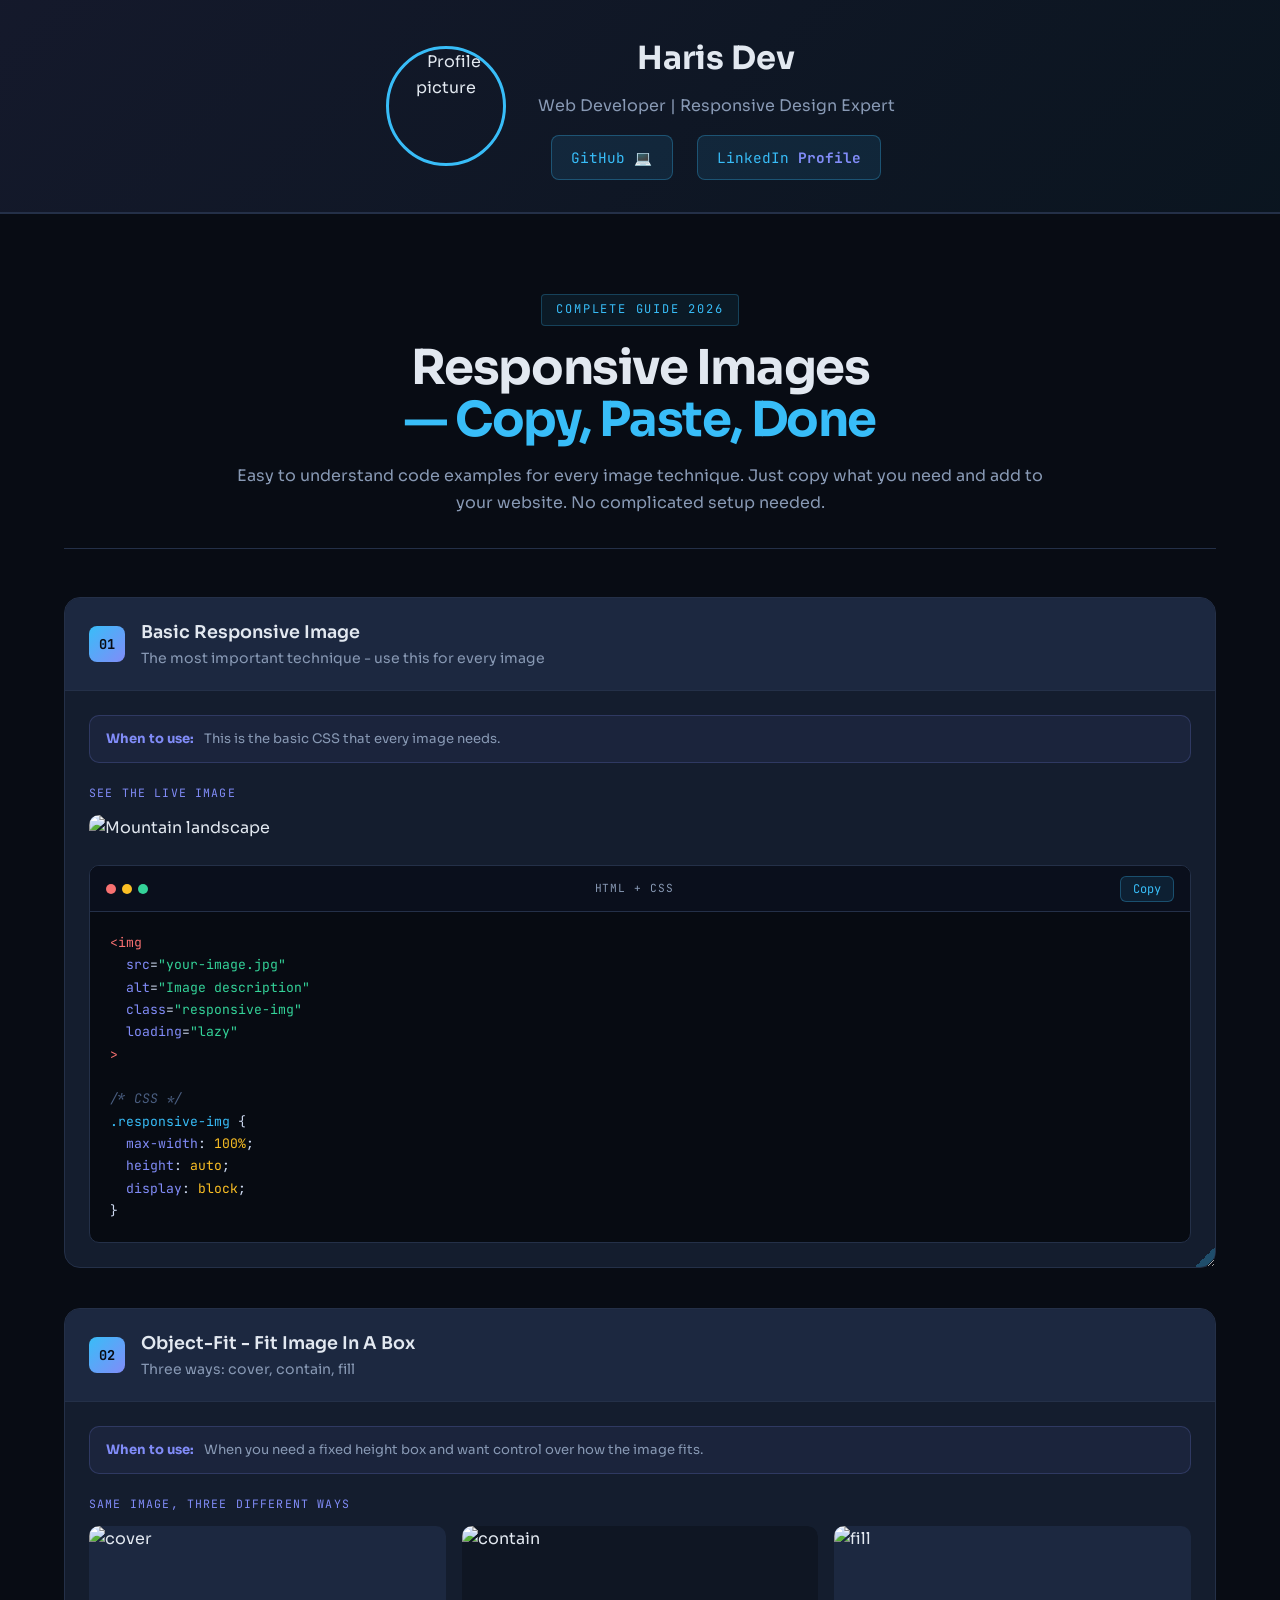
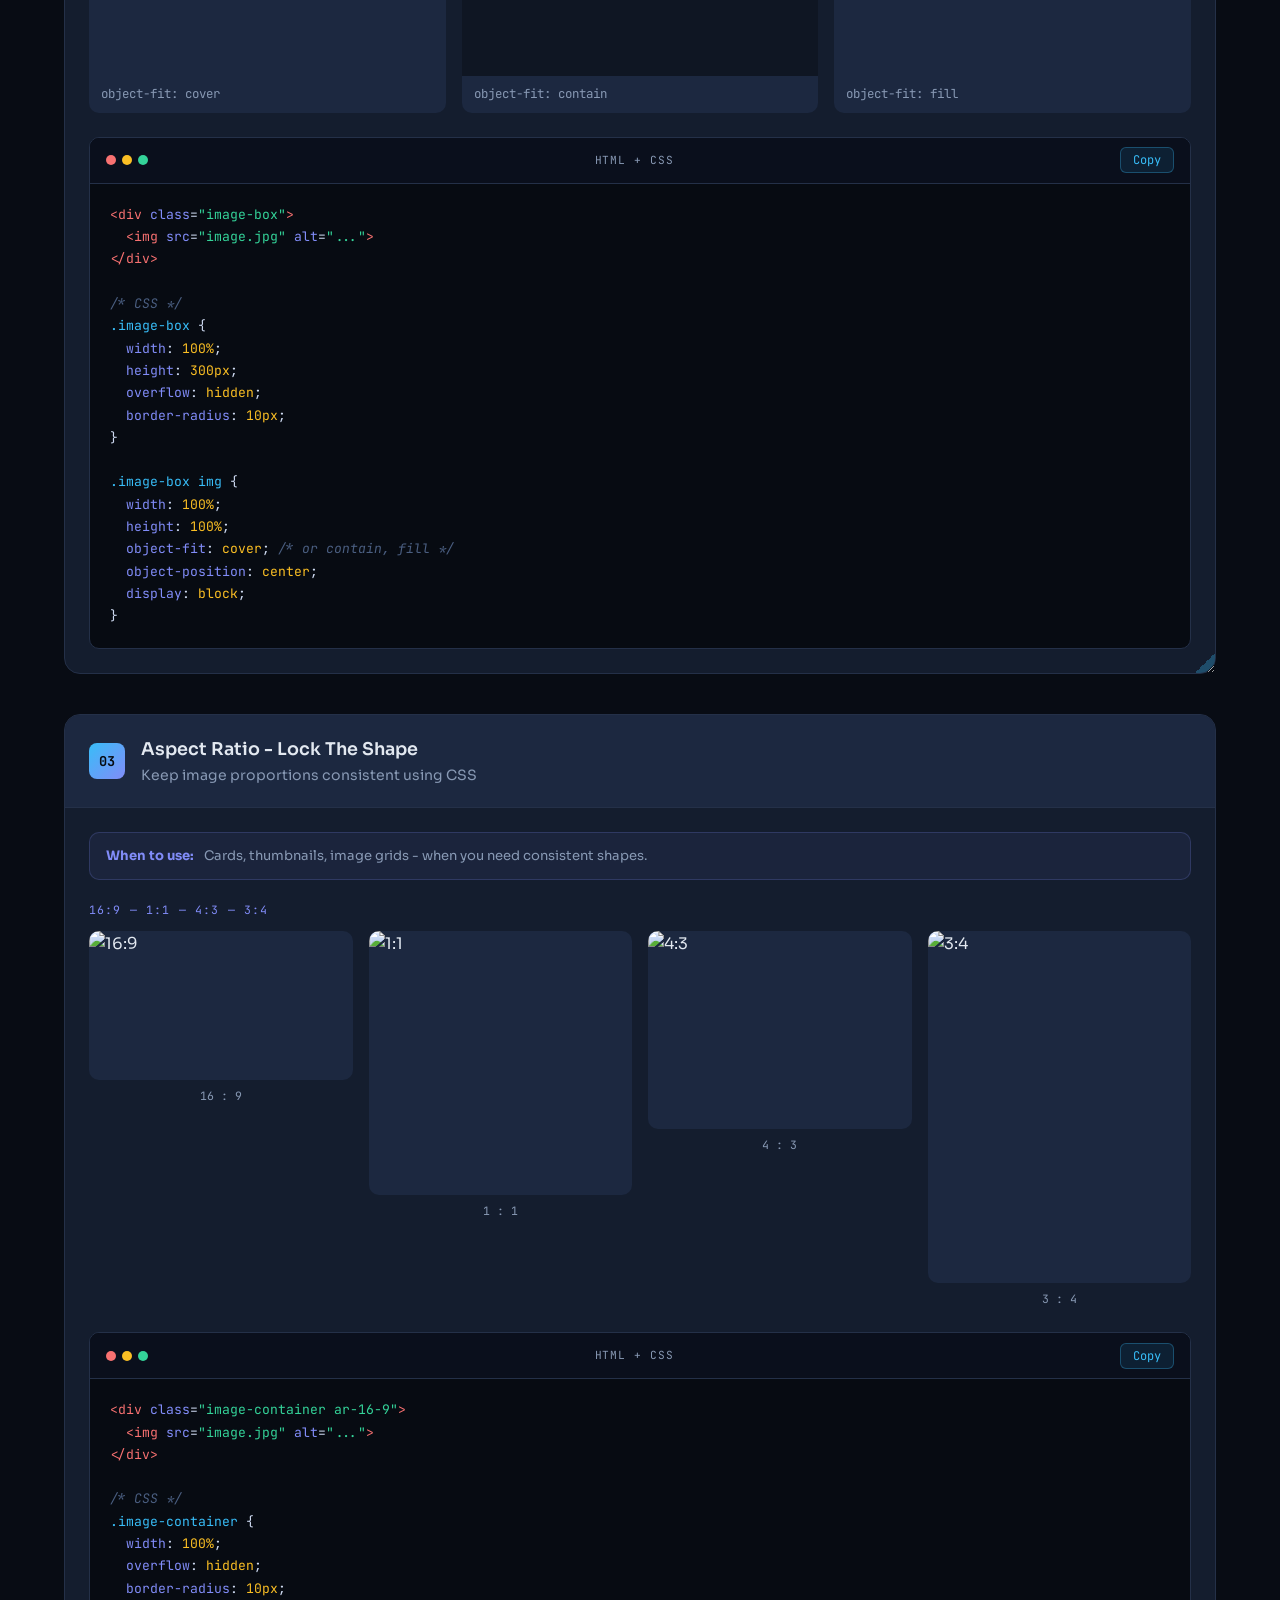
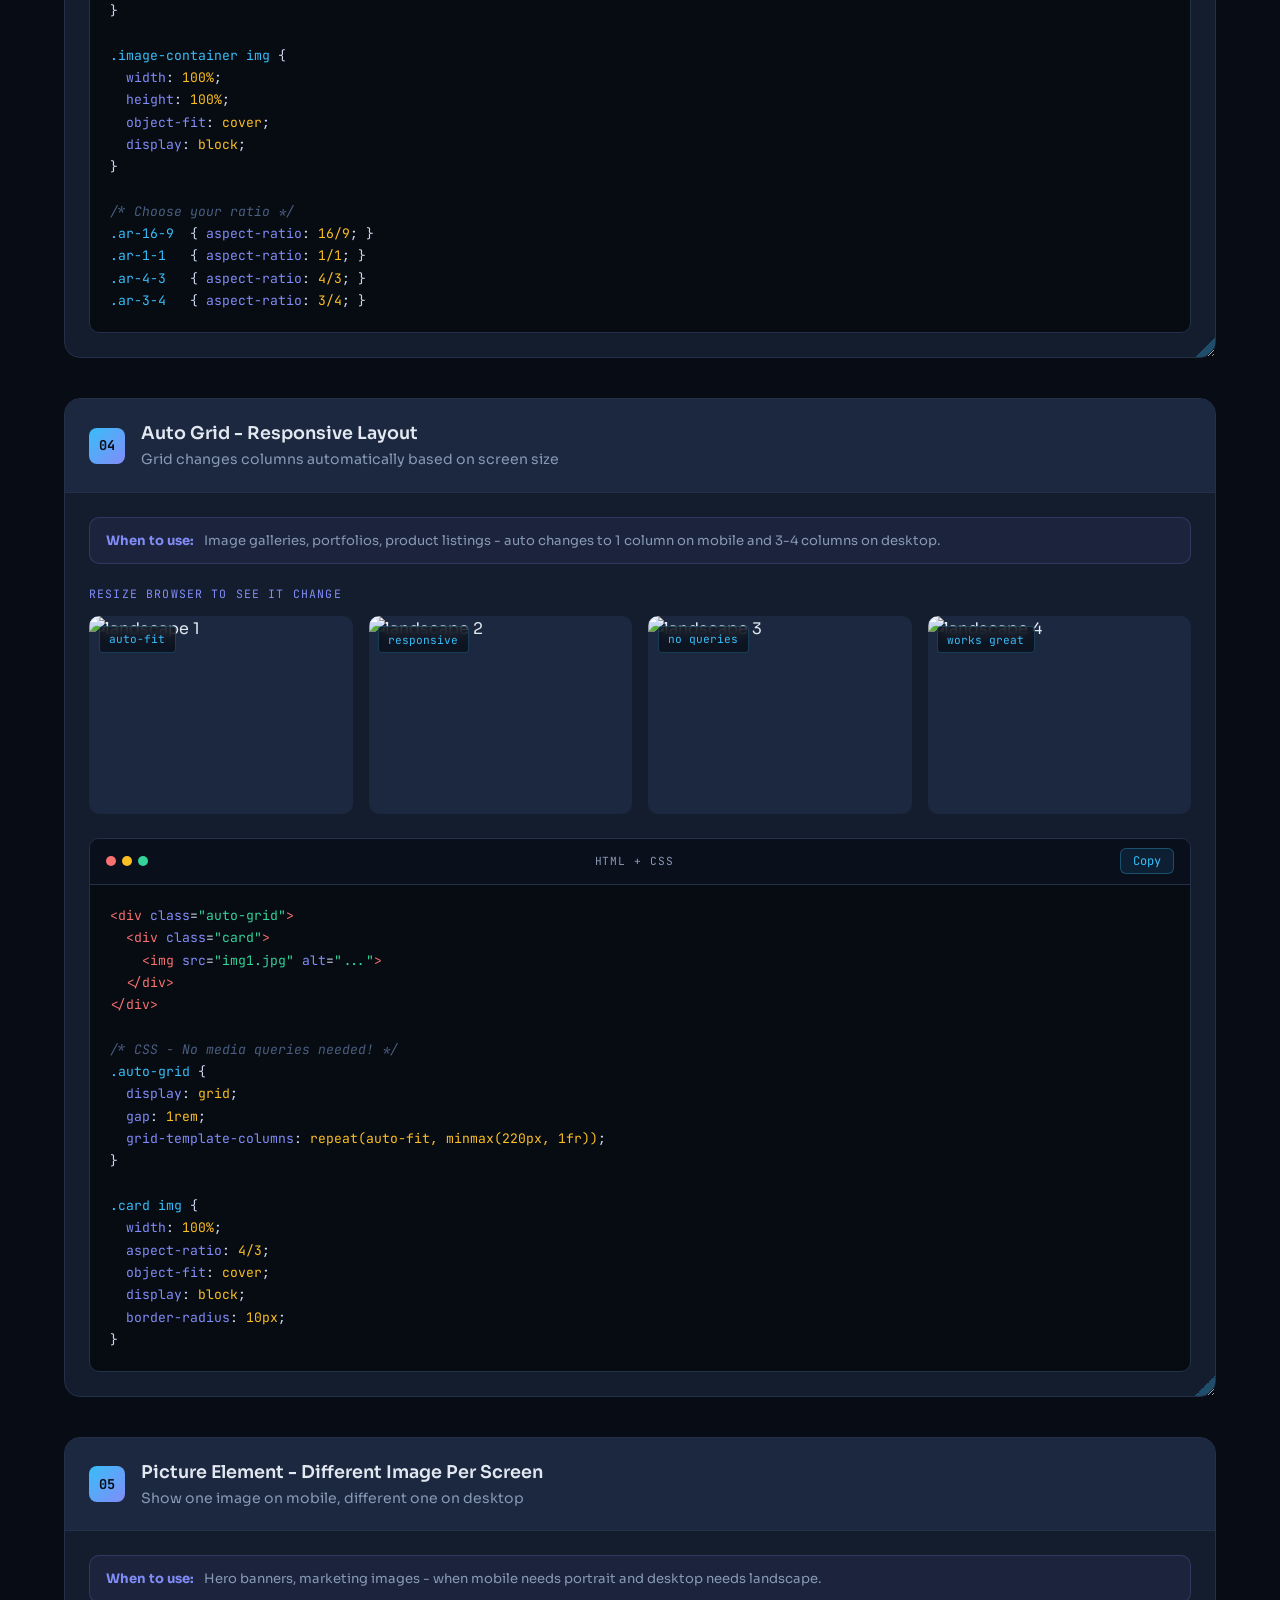
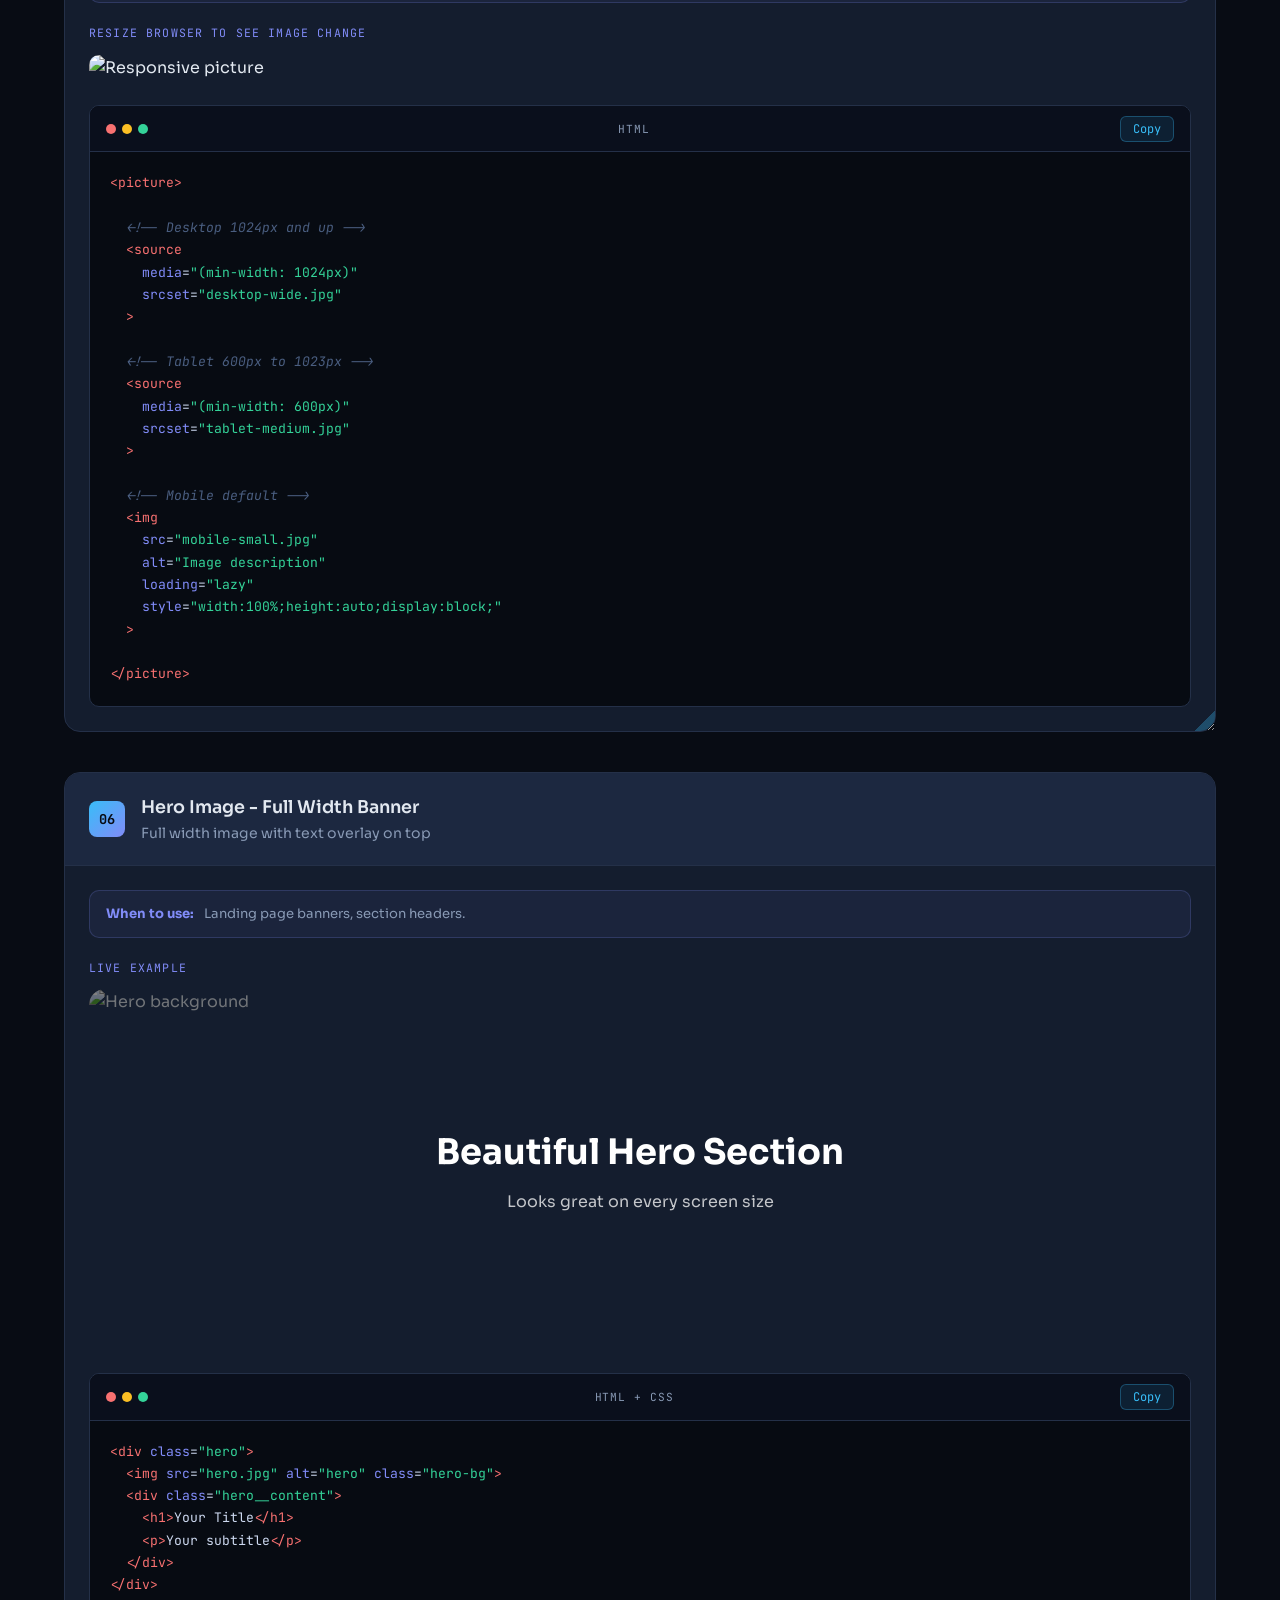
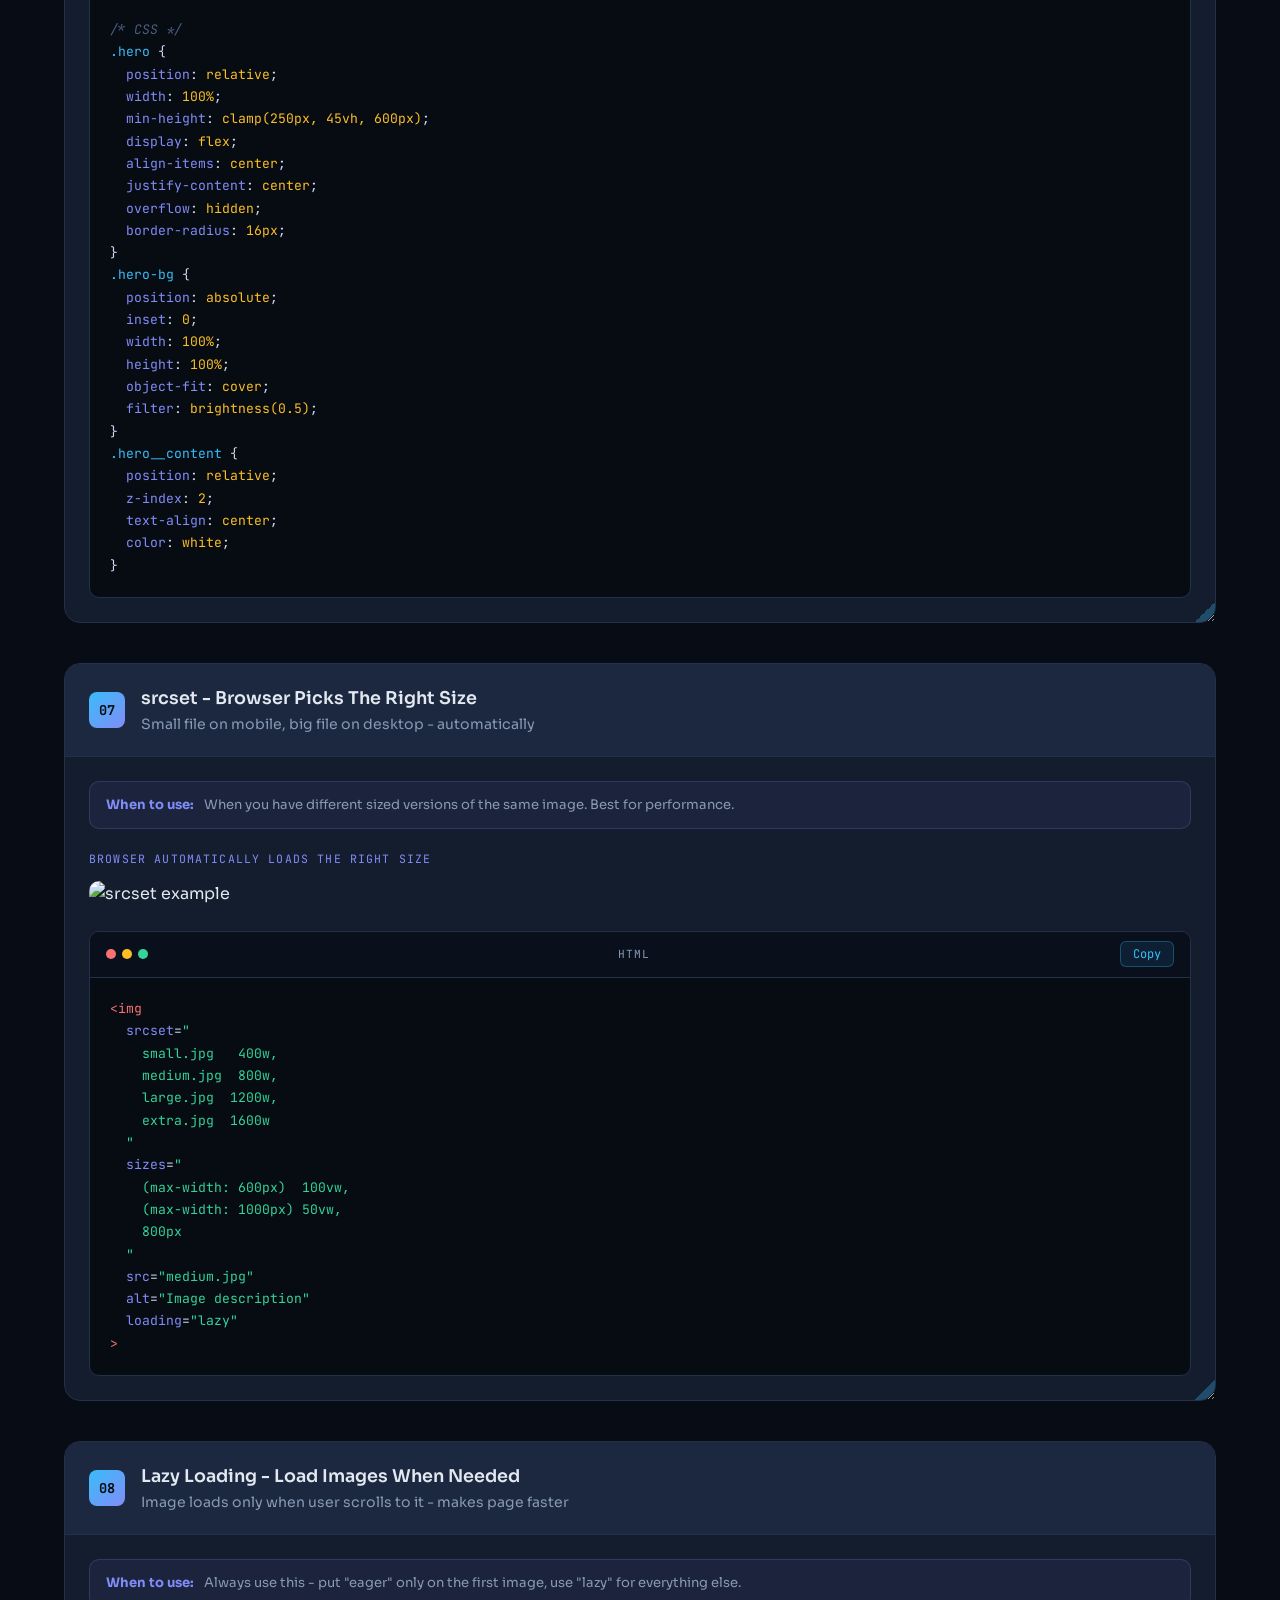
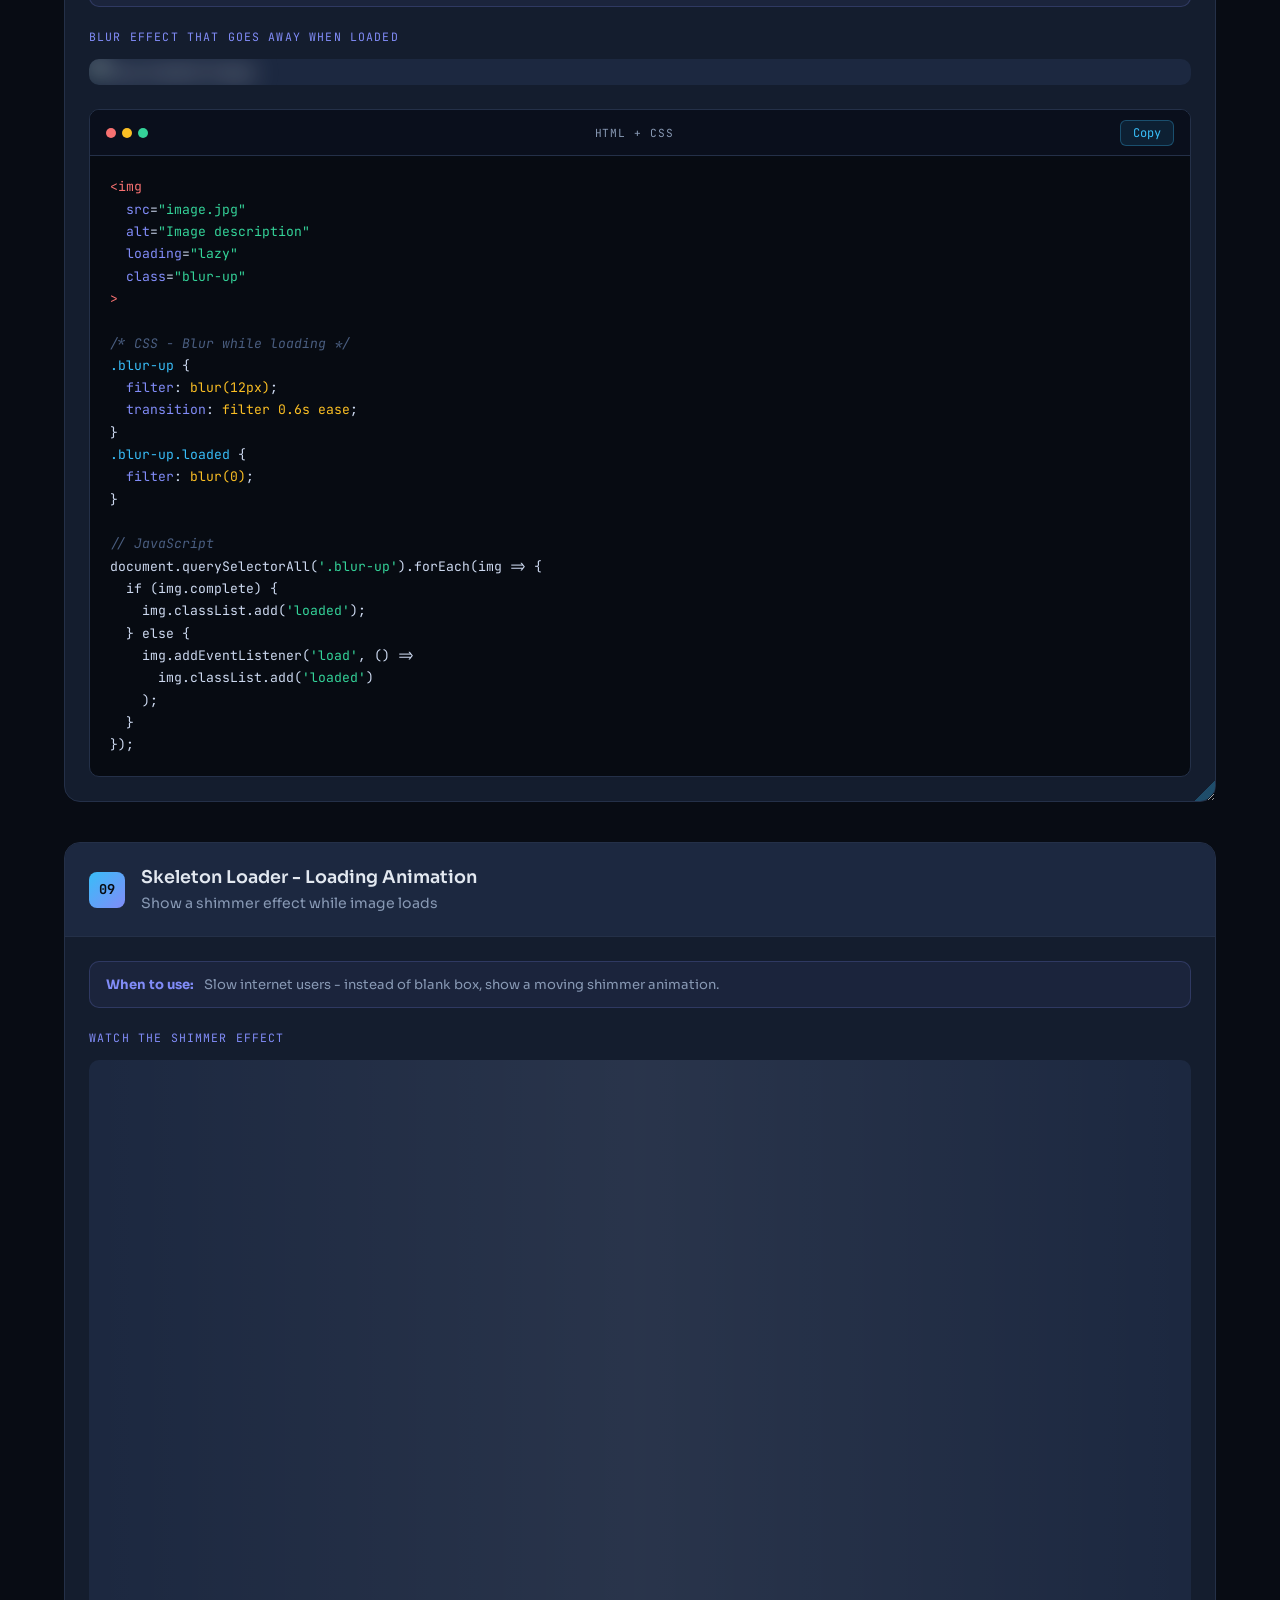
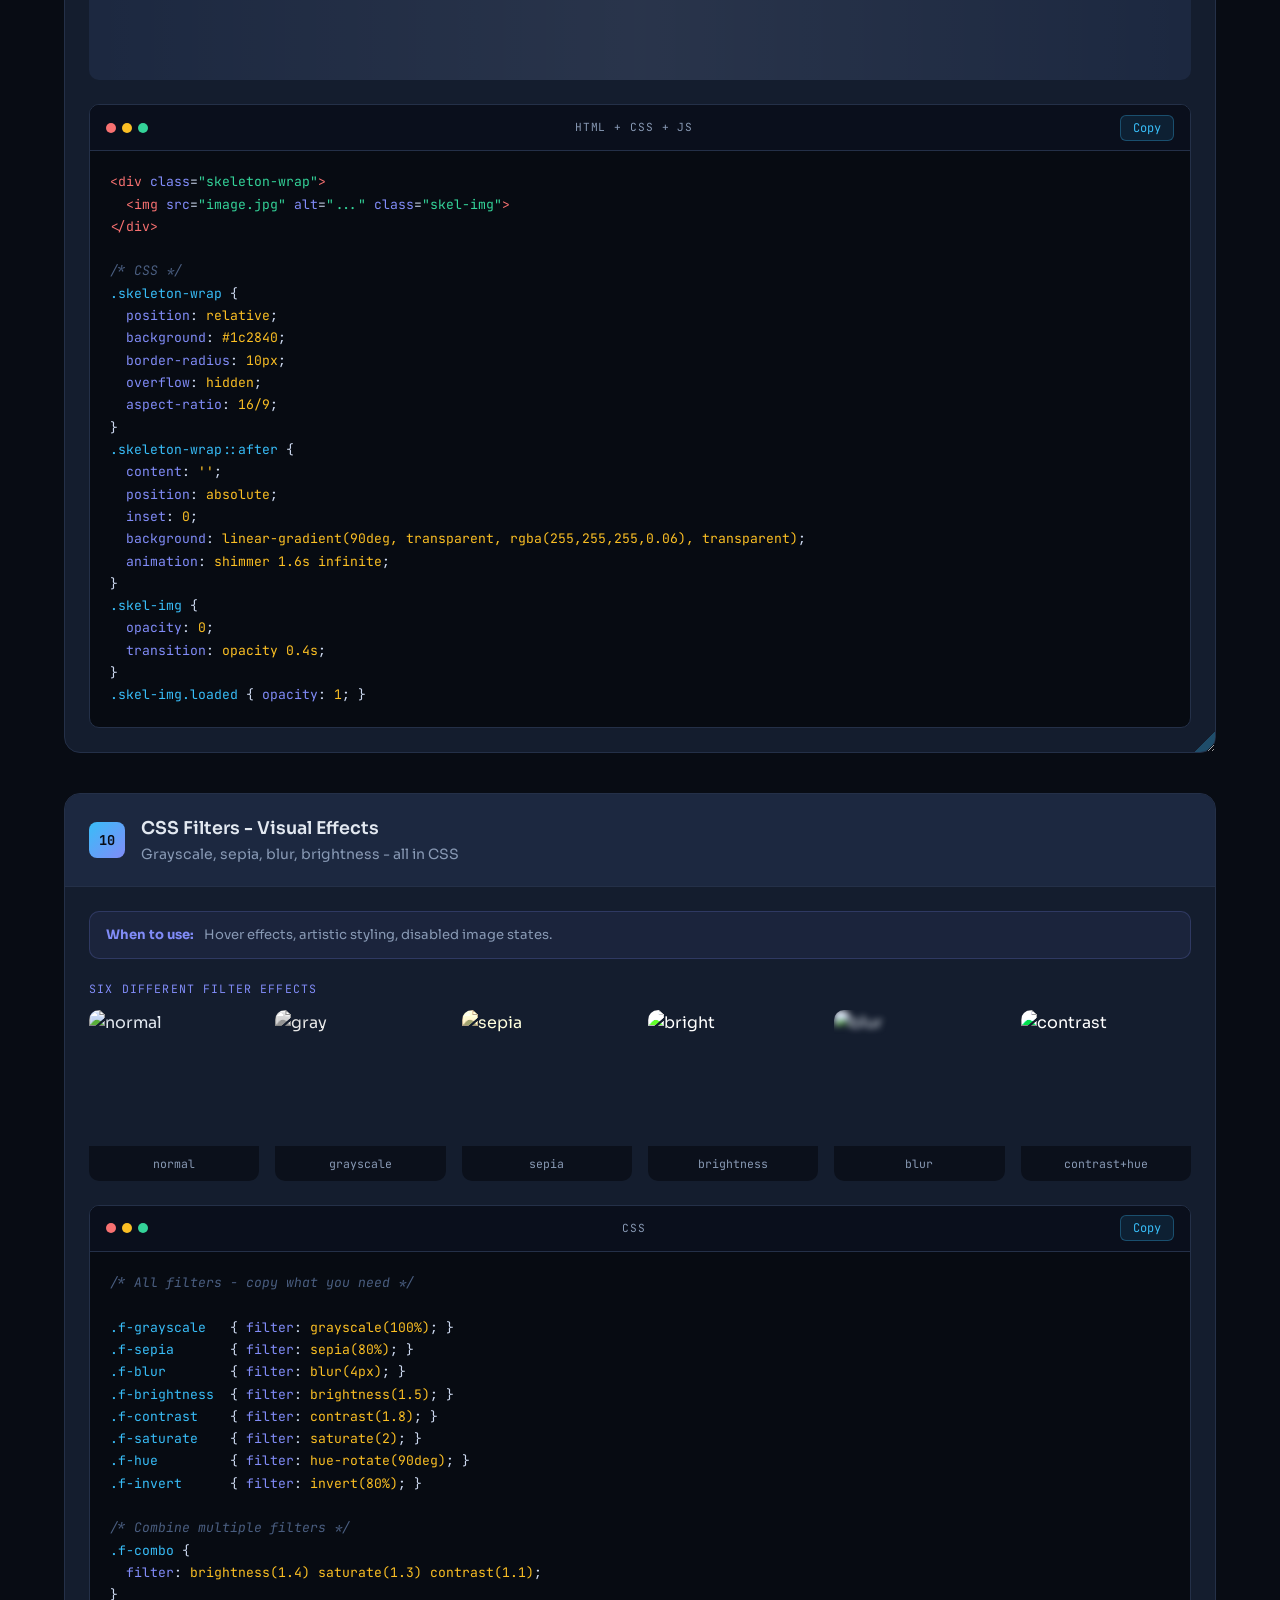
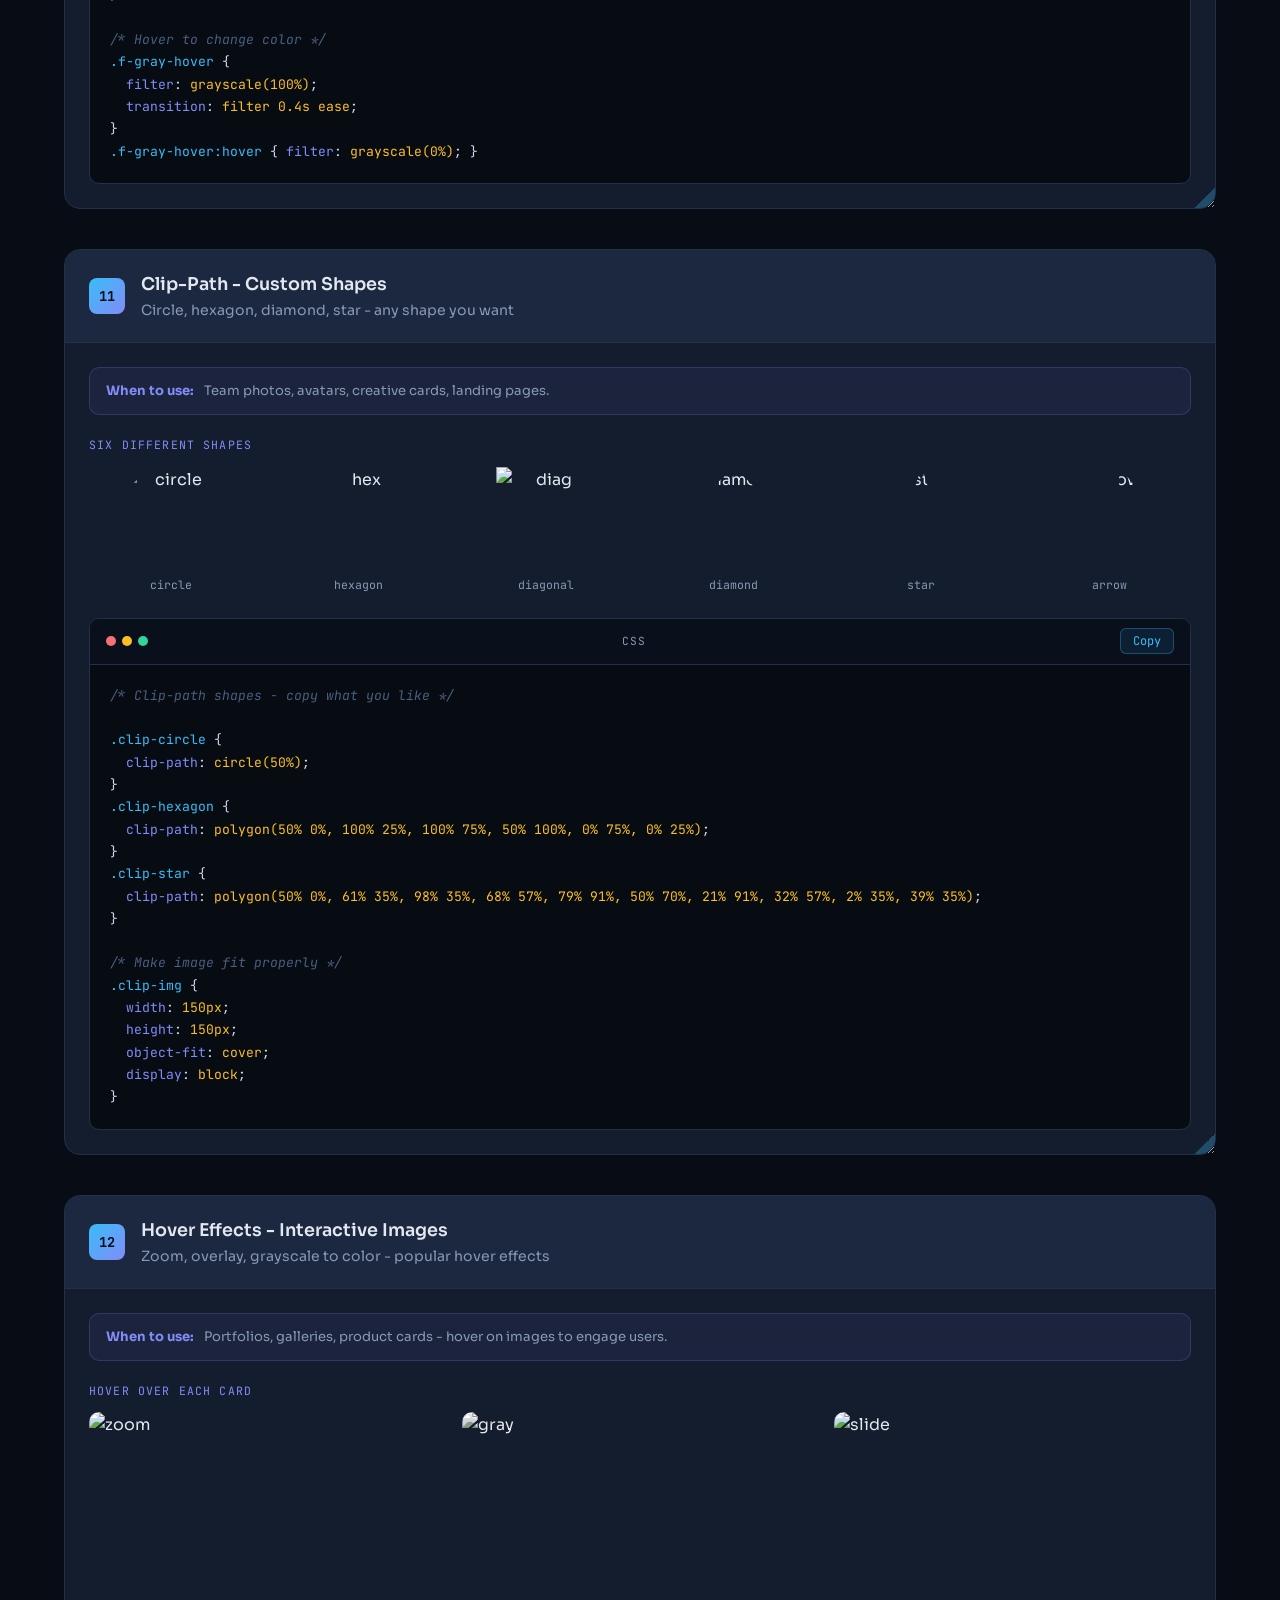
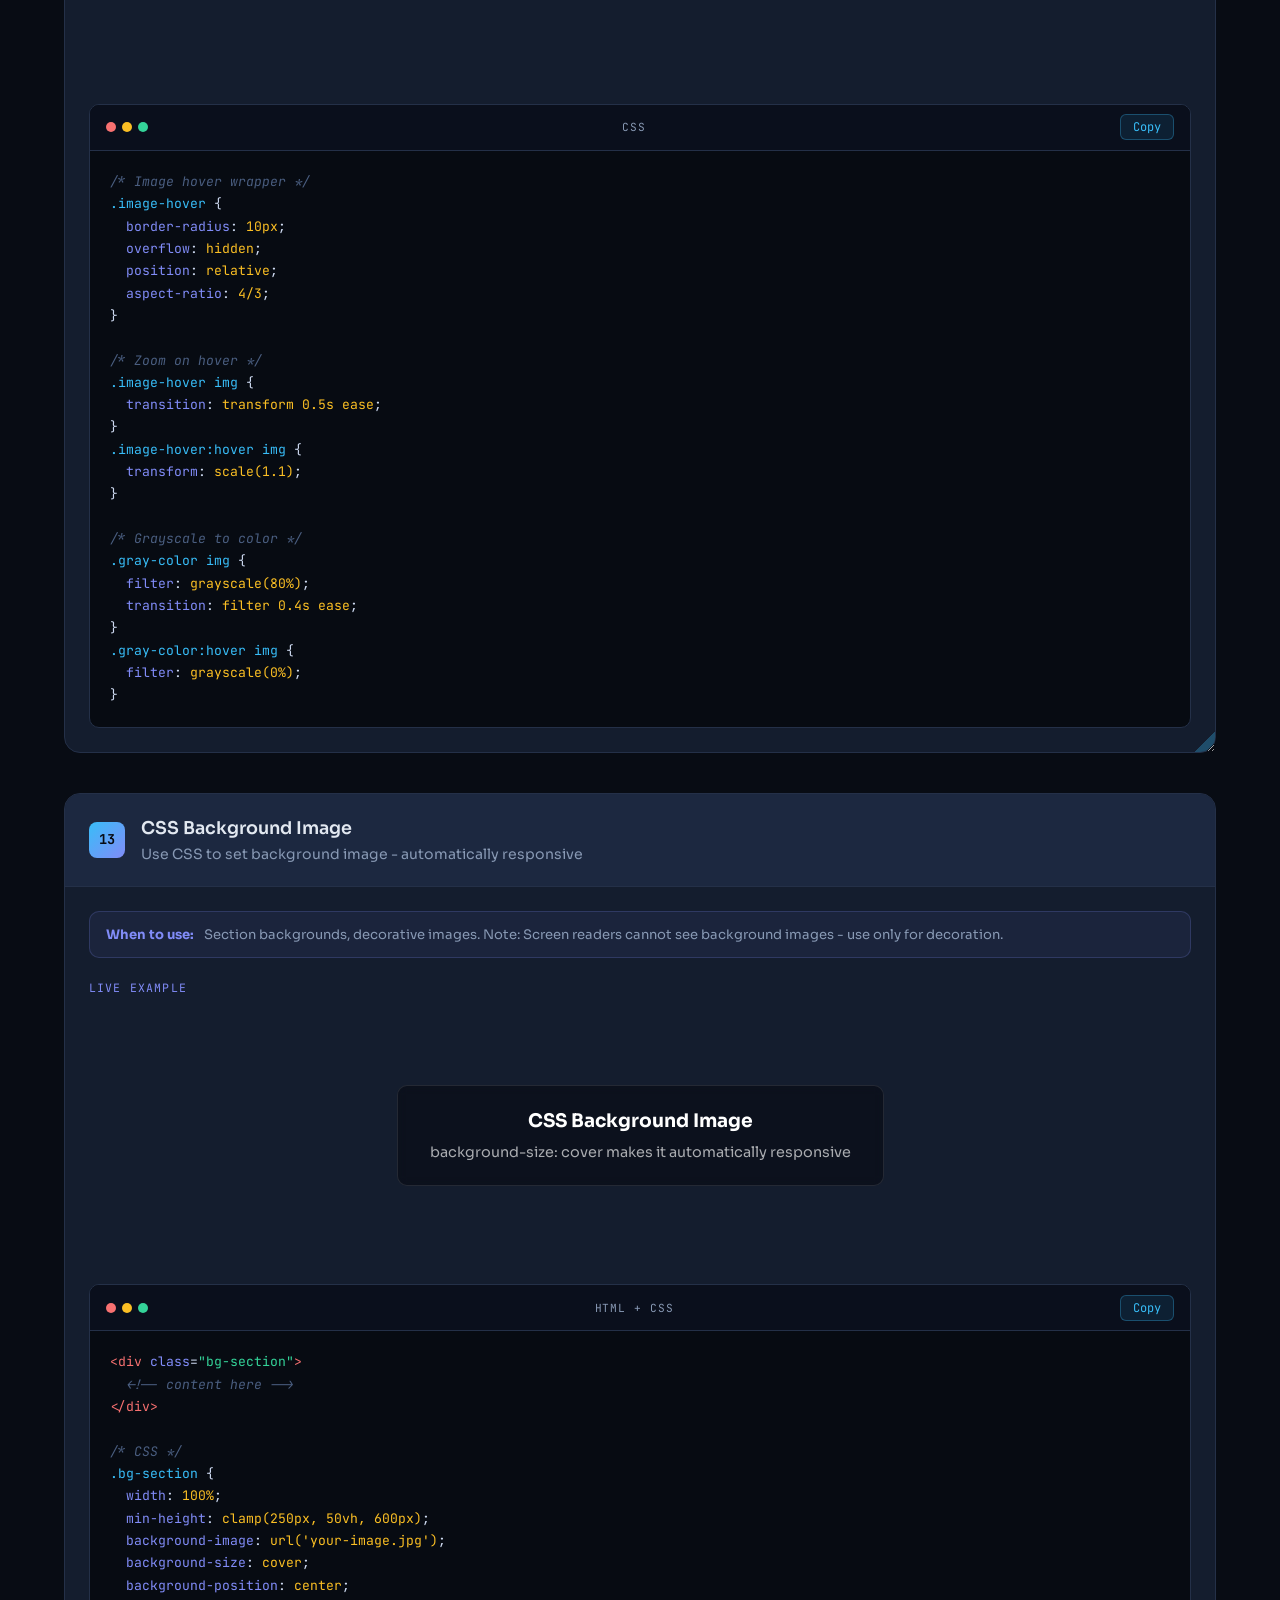
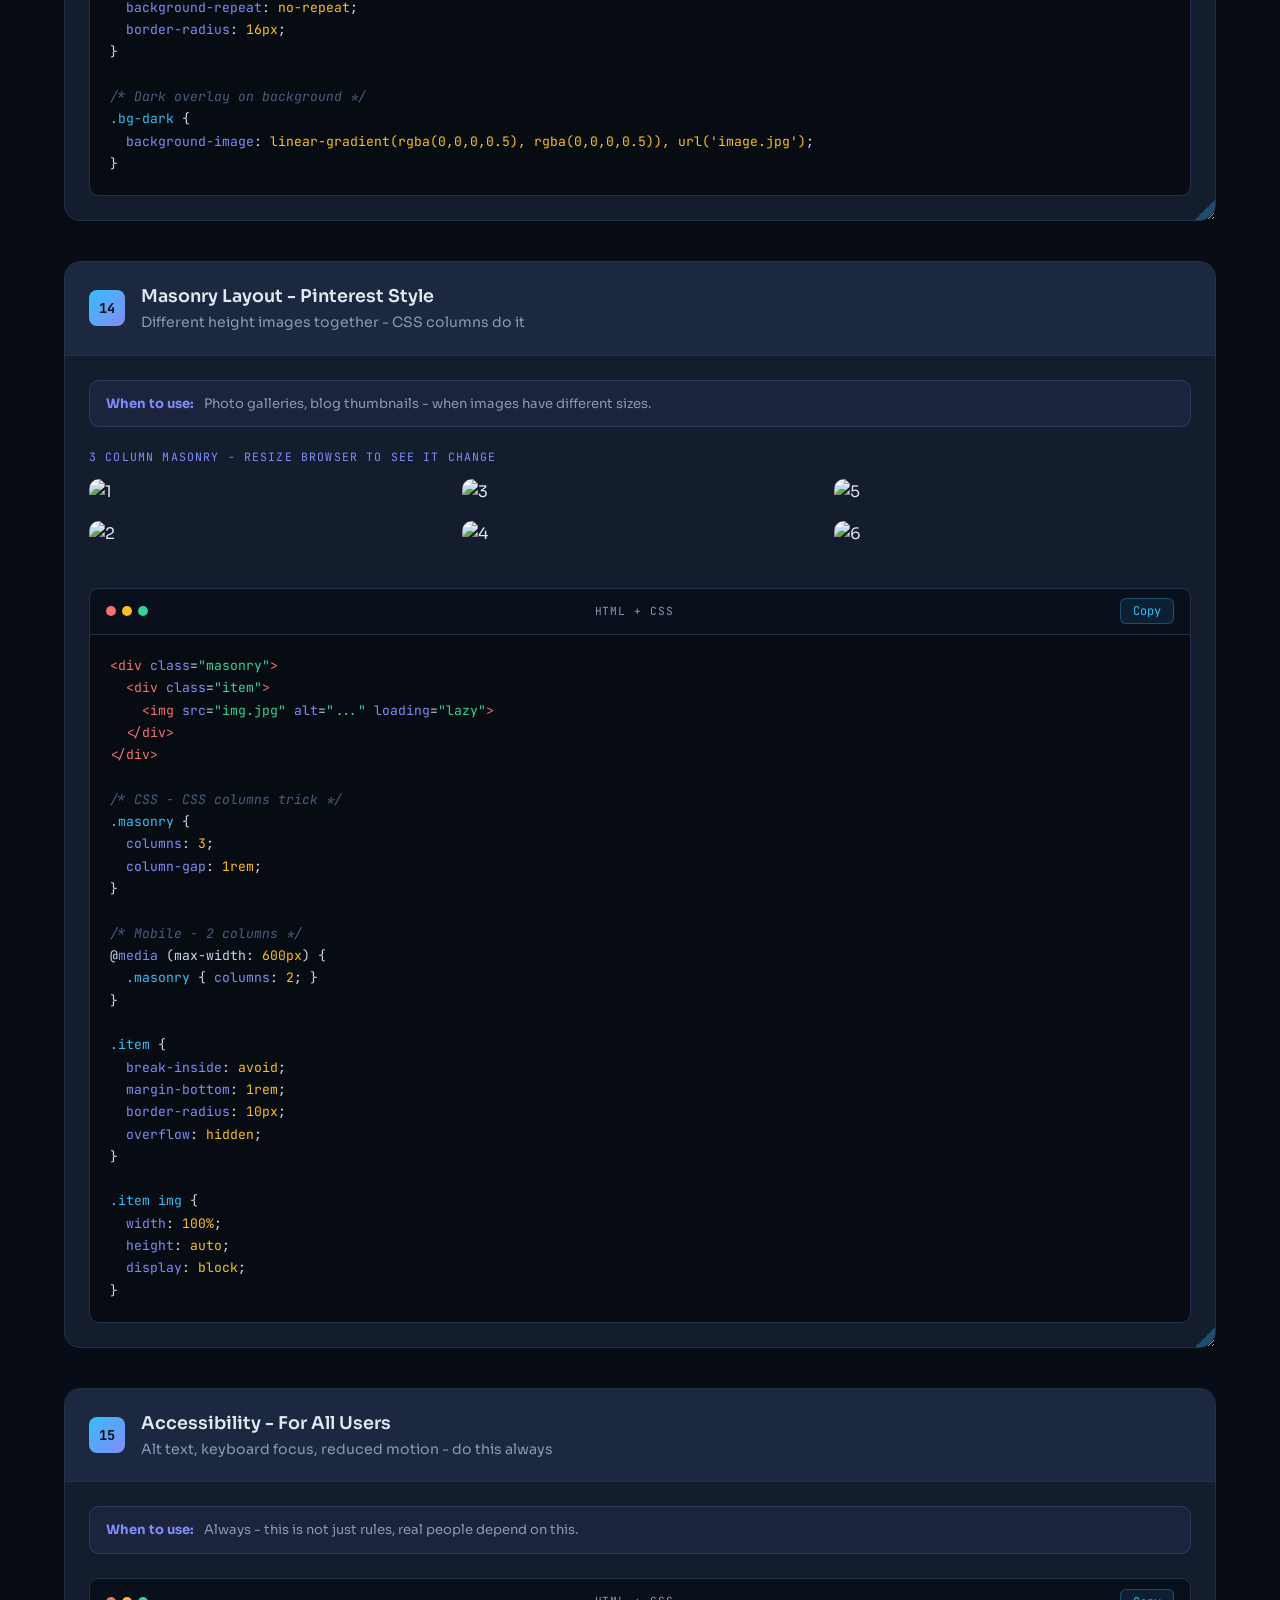
==== img.html @ 52f826c9 "first commit" ====
<!doctype html>
<html lang="en">
  <head>
    <meta charset="UTF-8" />
    <meta name="viewport" content="width=device-width, initial-scale=1.0" />
    <title>Responsive Images - Complete Guide 2026</title>
    <link rel="preconnect" href="https://fonts.googleapis.com" />
    <link rel="preconnect" href="https://fonts.gstatic.com" crossorigin />
    <link
      href="https://fonts.googleapis.com/css2?family=JetBrains+Mono:wght@400;700&family=Sora:wght@300;400;600;700&display=swap"
      rel="stylesheet"
    />

    <style>
      /* GLOBAL RESET & TOKENS */
      *,
      *::before,
      *::after {
        box-sizing: border-box;
        margin: 0;
        padding: 0;
      }

      :root {
        --bg: #080c14;
        --bg2: #0f1623;
        --surface: #141d2e;
        --surface2: #1c2840;
        --border: #243048;
        --accent: #38bdf8;
        --accent2: #818cf8;
        --green: #34d399;
        --amber: #fbbf24;
        --red: #f87171;
        --text: #e2e8f0;
        --muted: #8899b4;
        --mono: 'JetBrains Mono', monospace;
        --sans: 'Sora', sans-serif;
        --rad: 10px;
        --rad-lg: 16px;
      }

      body {
        background: var(--bg);
        color: var(--text);
        font-family: var(--sans);
        line-height: 1.65;
        -webkit-font-smoothing: antialiased;
        width: 100vw;
        min-height: 100vh;
      }

      /* PROFILE HEADER */
      .profile-header {
        background: linear-gradient(
          135deg,
          rgba(129, 140, 248, 0.1),
          rgba(56, 189, 248, 0.05)
        );
        border-bottom: 2px solid var(--border);
        padding: 2rem 1.5rem;
        text-align: center;
      }

      .profile-container {
        max-width: 1200px;
        margin: 0 auto;
        display: flex;
        align-items: center;
        justify-content: center;
        gap: 2rem;
        flex-wrap: wrap;
      }

      .profile-pic {
        width: 120px;
        height: 120px;
        border-radius: 50%;
        border: 3px solid var(--accent);
        object-fit: cover;
        flex-shrink: 0;
      }

      .profile-info h1 {
        font-size: 2rem;
        margin-bottom: 0.5rem;
        color: var(--text);
      }

      .profile-info p {
        color: var(--muted);
        margin-bottom: 1rem;
      }

      .social-links {
        display: flex;
        gap: 1.5rem;
        justify-content: center;
        flex-wrap: wrap;
      }

      .social-link {
        display: flex;
        align-items: center;
        gap: 0.6rem;
        padding: 0.6rem 1.2rem;
        background: rgba(56, 189, 248, 0.1);
        border: 1px solid rgba(56, 189, 248, 0.3);
        border-radius: 8px;
        color: var(--accent);
        text-decoration: none;
        transition: all 0.3s;
        font-size: 0.9rem;
        font-family: var(--mono);
      }

      .social-link:hover {
        background: rgba(56, 189, 248, 0.2);
        transform: translateY(-2px);
      }

      .follower-count {
        font-weight: 700;
        color: var(--accent2);
      }

      /* MAIN LAYOUT */
      .page {
        max-width: 1200px;
        margin: 0 auto;
        padding: 3rem 1.5rem 6rem;
        width: 100%;
      }

      .site-header {
        text-align: center;
        padding: 2rem 0 2rem;
        border-bottom: 1px solid var(--border);
        margin-bottom: 3rem;
      }

      .site-header .label {
        display: inline-block;
        font-family: var(--mono);
        font-size: 0.75rem;
        letter-spacing: 0.15em;
        text-transform: uppercase;
        color: var(--accent);
        background: rgba(56, 189, 248, 0.08);
        border: 1px solid rgba(56, 189, 248, 0.25);
        border-radius: 4px;
        padding: 0.3rem 0.9rem;
        margin-bottom: 1rem;
      }

      .site-header h1 {
        font-size: clamp(2rem, 5vw, 3rem);
        font-weight: 700;
        letter-spacing: -0.03em;
        line-height: 1.1;
        margin-bottom: 1rem;
      }

      .site-header h1 span {
        color: var(--accent);
      }

      .site-header p {
        color: var(--muted);
        font-size: 1rem;
        max-width: 70ch;
        margin: 0 auto;
      }

      /* RESIZABLE TECHNIQUE CARD */
      .technique {
        background: var(--surface);
        border: 1px solid var(--border);
        border-radius: var(--rad-lg);
        margin-bottom: 2.5rem;
        overflow: hidden;
        position: relative;
        resize: both;
        min-width: 300px;
        min-height: 300px;
      }

      .resize-handle {
        position: absolute;
        bottom: 0;
        right: 0;
        width: 20px;
        height: 20px;
        cursor: nwse-resize;
        background: linear-gradient(135deg, transparent 50%, var(--accent) 50%);
        opacity: 0.3;
        transition: opacity 0.2s;
      }

      .technique:hover .resize-handle {
        opacity: 0.7;
      }

      .technique__header {
        display: flex;
        align-items: center;
        gap: 1rem;
        padding: 1.25rem 1.5rem;
        background: var(--surface2);
        border-bottom: 1px solid var(--border);
      }

      .num {
        display: flex;
        align-items: center;
        justify-content: center;
        width: 36px;
        height: 36px;
        flex-shrink: 0;
        background: linear-gradient(135deg, var(--accent), var(--accent2));
        color: #080c14;
        font-family: var(--mono);
        font-weight: 700;
        font-size: 0.85rem;
        border-radius: 8px;
      }

      .technique__header h2 {
        font-size: 1.1rem;
        font-weight: 600;
      }

      .technique__header p {
        color: var(--muted);
        font-size: 0.88rem;
        margin: 0;
      }

      .technique__body {
        padding: 1.5rem;
        overflow: auto;
        max-height: calc(100% - 70px);
      }

      /* DEMO AREA */
      .demo {
        margin-bottom: 1.5rem;
      }

      .demo-label {
        font-family: var(--mono);
        font-size: 0.72rem;
        letter-spacing: 0.1em;
        text-transform: uppercase;
        color: var(--accent2);
        margin-bottom: 0.8rem;
      }

      /* CODE BLOCK */
      .code-block {
        position: relative;
        background: #070b12;
        border: 1px solid var(--border);
        border-radius: var(--rad);
        overflow: hidden;
        margin-top: 1.5rem;
      }

      .code-block__bar {
        display: flex;
        align-items: center;
        justify-content: space-between;
        padding: 0.6rem 1rem;
        background: #0a0f1c;
        border-bottom: 1px solid var(--border);
      }

      .dots {
        display: flex;
        gap: 6px;
      }

      .dots span {
        width: 10px;
        height: 10px;
        border-radius: 50%;
      }

      .d1 {
        background: #f87171;
      }

      .d2 {
        background: #fbbf24;
      }

      .d3 {
        background: #34d399;
      }

      .code-block__lang {
        font-family: var(--mono);
        font-size: 0.7rem;
        color: var(--muted);
        letter-spacing: 0.08em;
      }

      .copy-btn {
        background: rgba(56, 189, 248, 0.1);
        border: 1px solid rgba(56, 189, 248, 0.3);
        color: var(--accent);
        border-radius: 6px;
        padding: 0.25rem 0.75rem;
        font-size: 0.75rem;
        font-family: var(--mono);
        cursor: pointer;
        transition: background 0.2s;
      }

      .copy-btn:hover {
        background: rgba(56, 189, 248, 0.2);
      }

      .copy-btn.copied {
        background: rgba(52, 211, 153, 0.15);
        color: var(--green);
        border-color: rgba(52, 211, 153, 0.35);
      }

      pre {
        padding: 1.25rem;
        overflow-x: auto;
        font-family: var(--mono);
        font-size: 0.82rem;
        line-height: 1.7;
        color: #cdd9f0;
      }

      .kw {
        color: #818cf8;
      }
      .str {
        color: #34d399;
      }
      .prop {
        color: #38bdf8;
      }
      .val {
        color: #fbbf24;
      }
      .cmt {
        color: #4a5e80;
        font-style: italic;
      }
      .tag {
        color: #f87171;
      }
      .attr {
        color: #818cf8;
      }

      /* RESPONSIVE IMAGES */
      .ex1-img {
        max-width: 100%;
        height: auto;
        display: block;
        border-radius: var(--rad);
      }

      .ex2-grid {
        display: grid;
        grid-template-columns: repeat(auto-fit, minmax(150px, 1fr));
        gap: 1rem;
      }

      .ex2-box {
        border-radius: var(--rad);
        overflow: hidden;
        background: var(--surface2);
      }

      .ex2-box img {
        width: 100%;
        height: 150px;
        object-fit: cover;
        display: block;
      }

      .ex2-box img.contain {
        object-fit: contain;
        background: #0f1623;
      }

      .ex2-box img.fill {
        object-fit: fill;
      }

      .ex2-cap {
        padding: 0.5rem 0.75rem;
        font-size: 0.78rem;
        color: var(--muted);
        font-family: var(--mono);
      }

      /* ASPECT RATIO */
      .ex3-grid {
        display: grid;
        grid-template-columns: repeat(auto-fit, minmax(150px, 1fr));
        gap: 1rem;
      }

      .ar-box {
        width: 100%;
        border-radius: var(--rad);
        overflow: hidden;
        background: var(--surface2);
      }

      .ar-16-9 {
        aspect-ratio: 16/9;
      }
      .ar-1-1 {
        aspect-ratio: 1/1;
      }
      .ar-4-3 {
        aspect-ratio: 4/3;
      }
      .ar-3-4 {
        aspect-ratio: 3/4;
      }

      .ar-box img {
        width: 100%;
        height: 100%;
        object-fit: cover;
        display: block;
      }

      .ar-label {
        text-align: center;
        font-size: 0.72rem;
        color: var(--muted);
        font-family: var(--mono);
        margin-top: 0.4rem;
      }

      /* AUTO GRID */
      .auto-grid {
        display: grid;
        gap: 1rem;
        grid-template-columns: repeat(auto-fit, minmax(min(100%, 180px), 1fr));
      }

      .img-card {
        border-radius: var(--rad);
        overflow: hidden;
        position: relative;
        background: var(--surface2);
      }

      .img-card img {
        width: 100%;
        aspect-ratio: 4/3;
        object-fit: cover;
        display: block;
      }

      .img-card__tag {
        position: absolute;
        top: 0.6rem;
        left: 0.6rem;
        background: rgba(8, 12, 20, 0.7);
        backdrop-filter: blur(6px);
        color: var(--accent);
        font-size: 0.7rem;
        font-family: var(--mono);
        padding: 0.2rem 0.6rem;
        border-radius: 4px;
        border: 1px solid rgba(56, 189, 248, 0.25);
      }

      /* PICTURE ELEMENT */
      .ex5-picture {
        border-radius: var(--rad);
        overflow: hidden;
      }

      .ex5-picture img {
        width: 100%;
        height: auto;
        display: block;
      }

      /* HERO IMAGE */
      .hero {
        position: relative;
        width: 100%;
        border-radius: var(--rad-lg);
        overflow: hidden;
        min-height: clamp(250px, 40vh, 500px);
        display: flex;
        align-items: center;
        justify-content: center;
      }

      .hero img.hero-bg {
        position: absolute;
        inset: 0;
        width: 100%;
        height: 100%;
        object-fit: cover;
        object-position: center;
        filter: brightness(0.5);
      }

      .hero__content {
        position: relative;
        z-index: 2;
        text-align: center;
        padding: 2rem;
      }

      .hero__content h3 {
        font-size: clamp(1.3rem, 4vw, 2.2rem);
        color: #fff;
        margin-bottom: 0.5rem;
      }

      .hero__content p {
        color: rgba(255, 255, 255, 0.75);
        margin: 0;
        font-size: 1rem;
      }

      /* SRCSET */
      .ex7-img {
        width: 100%;
        height: auto;
        display: block;
        border-radius: var(--rad);
      }

      /* LAZY LOADING */
      .lazy-wrap {
        position: relative;
        border-radius: var(--rad);
        overflow: hidden;
        background: var(--surface2);
      }

      .lazy-wrap img {
        width: 100%;
        height: auto;
        display: block;
      }

      .blur-up {
        filter: blur(12px);
        transition: filter 0.6s ease;
      }

      .blur-up.loaded {
        filter: blur(0);
      }

      /* SKELETON LOADER */
      .skeleton-wrap {
        position: relative;
        border-radius: var(--rad);
        overflow: hidden;
        background: var(--surface2);
        aspect-ratio: 16/9;
      }

      .skeleton-wrap::after {
        content: '';
        position: absolute;
        inset: 0;
        background: linear-gradient(
          90deg,
          transparent 0%,
          rgba(255, 255, 255, 0.06) 50%,
          transparent 100%
        );
        animation: shimmer 1.6s infinite;
      }

      @keyframes shimmer {
        0% {
          transform: translateX(-100%);
        }
        100% {
          transform: translateX(100%);
        }
      }

      .skeleton-wrap img {
        width: 100%;
        height: 100%;
        object-fit: cover;
        display: block;
        opacity: 0;
        transition: opacity 0.4s;
      }

      .skeleton-wrap img.loaded {
        opacity: 1;
      }

      .skeleton-wrap.done::after {
        display: none;
      }

      /* FILTERS */
      .filter-grid {
        display: grid;
        grid-template-columns: repeat(auto-fit, minmax(140px, 1fr));
        gap: 1rem;
      }

      .filter-item {
        border-radius: var(--rad);
        overflow: hidden;
        position: relative;
      }

      .filter-item img {
        width: 100%;
        aspect-ratio: 1;
        object-fit: cover;
        display: block;
      }

      .filter-item .filter-label {
        position: absolute;
        bottom: 0;
        left: 0;
        right: 0;
        text-align: center;
        padding: 0.5rem;
        background: rgba(8, 12, 20, 0.75);
        font-size: 0.72rem;
        color: var(--muted);
        font-family: var(--mono);
      }

      .f-gray {
        filter: grayscale(100%);
      }
      .f-sepia {
        filter: sepia(80%);
      }
      .f-bright {
        filter: brightness(1.4) saturate(1.3);
      }
      .f-invert {
        filter: invert(80%);
      }
      .f-blur {
        filter: blur(3px);
      }
      .f-contrast {
        filter: contrast(1.8) hue-rotate(30deg);
      }

      /* CLIP PATH */
      .clip-grid {
        display: grid;
        grid-template-columns: repeat(auto-fit, minmax(120px, 1fr));
        gap: 1.5rem;
        justify-items: center;
      }

      .clip-item {
        text-align: center;
      }

      .clip-item img {
        width: 100px;
        height: 100px;
        object-fit: cover;
        display: block;
        margin: 0 auto;
      }

      .clip-item .clip-label {
        font-size: 0.72rem;
        color: var(--muted);
        font-family: var(--mono);
        margin-top: 0.5rem;
      }

      .c-circle {
        clip-path: circle(50%);
      }
      .c-hex {
        clip-path: polygon(
          50% 0%,
          100% 25%,
          100% 75%,
          50% 100%,
          0% 75%,
          0% 25%
        );
      }
      .c-diag {
        clip-path: polygon(0 0, 100% 0, 100% 80%, 0 100%);
      }
      .c-diamond {
        clip-path: polygon(50% 0%, 100% 50%, 50% 100%, 0% 50%);
      }
      .c-star {
        clip-path: polygon(
          50% 0%,
          61% 35%,
          98% 35%,
          68% 57%,
          79% 91%,
          50% 70%,
          21% 91%,
          32% 57%,
          2% 35%,
          39% 35%
        );
      }
      .c-arrow {
        clip-path: polygon(
          0% 20%,
          60% 20%,
          60% 0%,
          100% 50%,
          60% 100%,
          60% 80%,
          0% 80%
        );
      }

      /* HOVER EFFECTS */
      .hover-grid {
        display: grid;
        grid-template-columns: repeat(auto-fit, minmax(160px, 1fr));
        gap: 1rem;
      }

      .hov {
        border-radius: var(--rad);
        overflow: hidden;
        position: relative;
        cursor: pointer;
        aspect-ratio: 4/3;
      }

      .hov img {
        width: 100%;
        height: 100%;
        object-fit: cover;
        display: block;
        transition:
          transform 0.5s ease,
          filter 0.5s ease;
      }

      .hov__overlay {
        position: absolute;
        inset: 0;
        display: flex;
        flex-direction: column;
        align-items: center;
        justify-content: center;
        gap: 0.4rem;
        opacity: 0;
        transition: opacity 0.35s;
      }

      .hov:hover img {
        transform: scale(1.08);
        filter: brightness(0.55);
      }

      .hov:hover .hov__overlay {
        opacity: 1;
      }

      .hov__overlay span {
        color: #fff;
        font-size: 0.78rem;
        font-family: var(--mono);
      }

      .hov.hov--gray img {
        filter: grayscale(80%);
        transition: filter 0.4s;
      }

      .hov.hov--gray:hover img {
        filter: grayscale(0%);
      }

      /* BACKGROUND IMAGE */
      .bg-demo {
        width: 100%;
        min-height: 250px;
        border-radius: var(--rad-lg);
        background-image: url('https://images.unsplash.com/photo-1682687221080-5cb261c645cb?w=1600&h=900&fit=crop');
        background-size: cover;
        background-position: center;
        display: flex;
        align-items: center;
        justify-content: center;
      }

      .bg-demo-content {
        background: rgba(8, 12, 20, 0.65);
        backdrop-filter: blur(4px);
        border: 1px solid rgba(255, 255, 255, 0.1);
        border-radius: var(--rad);
        padding: 1.25rem 2rem;
        text-align: center;
      }

      .bg-demo-content h3 {
        color: #fff;
        margin-bottom: 0.25rem;
      }

      .bg-demo-content p {
        color: rgba(255, 255, 255, 0.65);
        margin: 0;
        font-size: 0.9rem;
      }

      /* MASONRY */
      .masonry {
        columns: 3;
        column-gap: 1rem;
      }

      @media (max-width: 900px) {
        .masonry {
          columns: 2;
        }
      }

      @media (max-width: 600px) {
        .masonry {
          columns: 1;
        }
      }

      .masonry-item {
        break-inside: avoid;
        margin-bottom: 1rem;
        border-radius: var(--rad);
        overflow: hidden;
      }

      .masonry-item img {
        width: 100%;
        height: auto;
        display: block;
      }

      /* INFO BAR */
      .info-bar {
        display: flex;
        gap: 0.6rem;
        align-items: flex-start;
        flex-wrap: wrap;
        background: rgba(129, 140, 248, 0.07);
        border: 1px solid rgba(129, 140, 248, 0.2);
        border-radius: var(--rad);
        padding: 0.75rem 1rem;
        margin-bottom: 1.25rem;
        font-size: 0.82rem;
        color: var(--muted);
      }

      .info-bar strong {
        color: var(--accent2);
      }

      /* PRINT */
      @media print {
        img {
          max-width: 100% !important;
          page-break-inside: avoid;
        }
        .code-block {
          display: none;
        }
      }

      /* REDUCED MOTION */
      @media (prefers-reduced-motion: reduce) {
        *,
        *::before,
        *::after {
          animation-duration: 0.01ms !important;
          transition-duration: 0.01ms !important;
        }
      }

      .divider {
        height: 1px;
        background: var(--border);
        margin: 3rem 0;
      }

      img:focus-visible {
        outline: 3px solid var(--accent);
        outline-offset: 4px;
      }
    </style>
  </head>
  <body>
    <!-- PROFILE HEADER -->
    <div class="profile-header">
      <div class="profile-container">
        <img
          src="https://api.github.com/users/harisdevify/avatar"
          alt="Profile picture"
          class="profile-pic"
        />
        <div class="profile-info">
          <h1>Haris Dev</h1>
          <p>Web Developer | Responsive Design Expert</p>
          <div class="social-links">
            <a
              href="https://github.com/harisdevify"
              class="social-link"
              target="_blank"
            >
              GitHub
              <span class="follower-count" id="github-count">Loading...</span>
            </a>
            <a
              href="https://www.linkedin.com/in/hariswebdev/"
              class="social-link"
              target="_blank"
            >
              LinkedIn <span class="follower-count">Profile</span>
            </a>
          </div>
        </div>
      </div>
    </div>

    <div class="page">
      <!-- HEADER -->
      <header class="site-header">
        <div class="label">Complete Guide 2026</div>
        <h1>Responsive Images<br /><span>— Copy, Paste, Done</span></h1>
        <p>
          Easy to understand code examples for every image technique. Just copy
          what you need and add to your website. No complicated setup needed.
        </p>
      </header>

      <!-- 1. BASIC RESPONSIVE IMAGE -->
      <div class="technique">
        <div class="technique__header">
          <div class="num">01</div>
          <div>
            <h2>Basic Responsive Image</h2>
            <p>The most important technique - use this for every image</p>
          </div>
        </div>
        <div class="technique__body">
          <div class="info-bar">
            <strong>When to use:</strong> This is the basic CSS that every image
            needs.
          </div>
          <div class="demo">
            <div class="demo-label">See the live image</div>
            <img
              src="https://images.unsplash.com/photo-1506905925346-21bda4d32df4?w=1200&h=600&fit=crop"
              alt="Mountain landscape"
              class="ex1-img"
              loading="lazy"
            />
          </div>
          <div class="code-block">
            <div class="code-block__bar">
              <div class="dots">
                <span class="d1"></span><span class="d2"></span
                ><span class="d3"></span>
              </div>
              <span class="code-block__lang">HTML + CSS</span>
              <button class="copy-btn" onclick="copyCode(this)">Copy</button>
            </div>
            <pre><span class="tag">&lt;img</span>
  <span class="attr">src</span>=<span class="str">"your-image.jpg"</span>
  <span class="attr">alt</span>=<span class="str">"Image description"</span>
  <span class="attr">class</span>=<span class="str">"responsive-img"</span>
  <span class="attr">loading</span>=<span class="str">"lazy"</span>
<span class="tag">&gt;</span>

<span class="cmt">/* CSS */</span>
<span class="prop">.responsive-img</span> {
  <span class="kw">max-width</span>: <span class="val">100%</span>;
  <span class="kw">height</span>: <span class="val">auto</span>;
  <span class="kw">display</span>: <span class="val">block</span>;
}</pre>
          </div>
        </div>
        <div class="resize-handle"></div>
      </div>

      <!-- 2. OBJECT-FIT -->
      <div class="technique">
        <div class="technique__header">
          <div class="num">02</div>
          <div>
            <h2>Object-Fit - Fit Image In A Box</h2>
            <p>Three ways: cover, contain, fill</p>
          </div>
        </div>
        <div class="technique__body">
          <div class="info-bar">
            <strong>When to use:</strong> When you need a fixed height box and
            want control over how the image fits.
          </div>
          <div class="demo">
            <div class="demo-label">Same image, three different ways</div>
            <div class="ex2-grid">
              <div class="ex2-box">
                <img
                  src="https://images.unsplash.com/photo-1682687220742-aba13b6e50ba?w=600&h=400&fit=crop"
                  alt="cover"
                  style="object-fit: cover"
                />
                <div class="ex2-cap">object-fit: cover</div>
              </div>
              <div class="ex2-box">
                <img
                  src="https://images.unsplash.com/photo-1682687220742-aba13b6e50ba?w=600&h=400&fit=crop"
                  alt="contain"
                  class="contain"
                />
                <div class="ex2-cap">object-fit: contain</div>
              </div>
              <div class="ex2-box">
                <img
                  src="https://images.unsplash.com/photo-1682687220742-aba13b6e50ba?w=600&h=400&fit=crop"
                  alt="fill"
                  class="fill"
                />
                <div class="ex2-cap">object-fit: fill</div>
              </div>
            </div>
          </div>
          <div class="code-block">
            <div class="code-block__bar">
              <div class="dots">
                <span class="d1"></span><span class="d2"></span
                ><span class="d3"></span>
              </div>
              <span class="code-block__lang">HTML + CSS</span>
              <button class="copy-btn" onclick="copyCode(this)">Copy</button>
            </div>
            <pre><span class="tag">&lt;div</span> <span class="attr">class</span>=<span class="str">"image-box"</span><span class="tag">&gt;</span>
  <span class="tag">&lt;img</span> <span class="attr">src</span>=<span class="str">"image.jpg"</span> <span class="attr">alt</span>=<span class="str">"..."</span><span class="tag">&gt;</span>
<span class="tag">&lt;/div&gt;</span>

<span class="cmt">/* CSS */</span>
<span class="prop">.image-box</span> {
  <span class="kw">width</span>: <span class="val">100%</span>;
  <span class="kw">height</span>: <span class="val">300px</span>;
  <span class="kw">overflow</span>: <span class="val">hidden</span>;
  <span class="kw">border-radius</span>: <span class="val">10px</span>;
}

<span class="prop">.image-box img</span> {
  <span class="kw">width</span>: <span class="val">100%</span>;
  <span class="kw">height</span>: <span class="val">100%</span>;
  <span class="kw">object-fit</span>: <span class="val">cover</span>; <span class="cmt">/* or contain, fill */</span>
  <span class="kw">object-position</span>: <span class="val">center</span>;
  <span class="kw">display</span>: <span class="val">block</span>;
}</pre>
          </div>
        </div>
        <div class="resize-handle"></div>
      </div>

      <!-- 3. ASPECT RATIO -->
      <div class="technique">
        <div class="technique__header">
          <div class="num">03</div>
          <div>
            <h2>Aspect Ratio - Lock The Shape</h2>
            <p>Keep image proportions consistent using CSS</p>
          </div>
        </div>
        <div class="technique__body">
          <div class="info-bar">
            <strong>When to use:</strong> Cards, thumbnails, image grids - when
            you need consistent shapes.
          </div>
          <div class="demo">
            <div class="demo-label">16:9 — 1:1 — 4:3 — 3:4</div>
            <div class="ex3-grid">
              <div>
                <div class="ar-box ar-16-9">
                  <img
                    src="https://images.unsplash.com/photo-1469474968028-56623f02e42e?w=800&h=450&fit=crop"
                    alt="16:9"
                  />
                </div>
                <div class="ar-label">16 : 9</div>
              </div>
              <div>
                <div class="ar-box ar-1-1">
                  <img
                    src="https://images.unsplash.com/photo-1506905925346-21bda4d32df4?w=500&h=500&fit=crop"
                    alt="1:1"
                  />
                </div>
                <div class="ar-label">1 : 1</div>
              </div>
              <div>
                <div class="ar-box ar-4-3">
                  <img
                    src="https://images.unsplash.com/photo-1500534314209-a25ddb2bd429?w=600&h=450&fit=crop"
                    alt="4:3"
                  />
                </div>
                <div class="ar-label">4 : 3</div>
              </div>
              <div>
                <div class="ar-box ar-3-4">
                  <img
                    src="https://images.unsplash.com/photo-1519681393784-d120267933ba?w=450&h=600&fit=crop"
                    alt="3:4"
                  />
                </div>
                <div class="ar-label">3 : 4</div>
              </div>
            </div>
          </div>
          <div class="code-block">
            <div class="code-block__bar">
              <div class="dots">
                <span class="d1"></span><span class="d2"></span
                ><span class="d3"></span>
              </div>
              <span class="code-block__lang">HTML + CSS</span>
              <button class="copy-btn" onclick="copyCode(this)">Copy</button>
            </div>
            <pre><span class="tag">&lt;div</span> <span class="attr">class</span>=<span class="str">"image-container ar-16-9"</span><span class="tag">&gt;</span>
  <span class="tag">&lt;img</span> <span class="attr">src</span>=<span class="str">"image.jpg"</span> <span class="attr">alt</span>=<span class="str">"..."</span><span class="tag">&gt;</span>
<span class="tag">&lt;/div&gt;</span>

<span class="cmt">/* CSS */</span>
<span class="prop">.image-container</span> {
  <span class="kw">width</span>: <span class="val">100%</span>;
  <span class="kw">overflow</span>: <span class="val">hidden</span>;
  <span class="kw">border-radius</span>: <span class="val">10px</span>;
}

<span class="prop">.image-container img</span> {
  <span class="kw">width</span>: <span class="val">100%</span>;
  <span class="kw">height</span>: <span class="val">100%</span>;
  <span class="kw">object-fit</span>: <span class="val">cover</span>;
  <span class="kw">display</span>: <span class="val">block</span>;
}

<span class="cmt">/* Choose your ratio */</span>
<span class="prop">.ar-16-9</span>  { <span class="kw">aspect-ratio</span>: <span class="val">16/9</span>; }
<span class="prop">.ar-1-1</span>   { <span class="kw">aspect-ratio</span>: <span class="val">1/1</span>; }
<span class="prop">.ar-4-3</span>   { <span class="kw">aspect-ratio</span>: <span class="val">4/3</span>; }
<span class="prop">.ar-3-4</span>   { <span class="kw">aspect-ratio</span>: <span class="val">3/4</span>; }</pre>
          </div>
        </div>
        <div class="resize-handle"></div>
      </div>

      <!-- 4. AUTO GRID -->
      <div class="technique">
        <div class="technique__header">
          <div class="num">04</div>
          <div>
            <h2>Auto Grid - Responsive Layout</h2>
            <p>Grid changes columns automatically based on screen size</p>
          </div>
        </div>
        <div class="technique__body">
          <div class="info-bar">
            <strong>When to use:</strong> Image galleries, portfolios, product
            listings - auto changes to 1 column on mobile and 3-4 columns on
            desktop.
          </div>
          <div class="demo">
            <div class="demo-label">Resize browser to see it change</div>
            <div class="auto-grid">
              <div class="img-card">
                <img
                  src="https://images.unsplash.com/photo-1469474968028-56623f02e42e?w=600&h=450&fit=crop"
                  alt="landscape 1"
                />
                <div class="img-card__tag">auto-fit</div>
              </div>
              <div class="img-card">
                <img
                  src="https://images.unsplash.com/photo-1500534314209-a25ddb2bd429?w=600&h=450&fit=crop"
                  alt="landscape 2"
                />
                <div class="img-card__tag">responsive</div>
              </div>
              <div class="img-card">
                <img
                  src="https://images.unsplash.com/photo-1519681393784-d120267933ba?w=600&h=450&fit=crop"
                  alt="landscape 3"
                />
                <div class="img-card__tag">no queries</div>
              </div>
              <div class="img-card">
                <img
                  src="https://images.unsplash.com/photo-1506905925346-21bda4d32df4?w=600&h=450&fit=crop"
                  alt="landscape 4"
                />
                <div class="img-card__tag">works great</div>
              </div>
            </div>
          </div>
          <div class="code-block">
            <div class="code-block__bar">
              <div class="dots">
                <span class="d1"></span><span class="d2"></span
                ><span class="d3"></span>
              </div>
              <span class="code-block__lang">HTML + CSS</span>
              <button class="copy-btn" onclick="copyCode(this)">Copy</button>
            </div>
            <pre><span class="tag">&lt;div</span> <span class="attr">class</span>=<span class="str">"auto-grid"</span><span class="tag">&gt;</span>
  <span class="tag">&lt;div</span> <span class="attr">class</span>=<span class="str">"card"</span><span class="tag">&gt;</span>
    <span class="tag">&lt;img</span> <span class="attr">src</span>=<span class="str">"img1.jpg"</span> <span class="attr">alt</span>=<span class="str">"..."</span><span class="tag">&gt;</span>
  <span class="tag">&lt;/div&gt;</span>
<span class="tag">&lt;/div&gt;</span>

<span class="cmt">/* CSS - No media queries needed! */</span>
<span class="prop">.auto-grid</span> {
  <span class="kw">display</span>: <span class="val">grid</span>;
  <span class="kw">gap</span>: <span class="val">1rem</span>;
  <span class="kw">grid-template-columns</span>: <span class="val">repeat(auto-fit, minmax(220px, 1fr))</span>;
}

<span class="prop">.card img</span> {
  <span class="kw">width</span>: <span class="val">100%</span>;
  <span class="kw">aspect-ratio</span>: <span class="val">4/3</span>;
  <span class="kw">object-fit</span>: <span class="val">cover</span>;
  <span class="kw">display</span>: <span class="val">block</span>;
  <span class="kw">border-radius</span>: <span class="val">10px</span>;
}</pre>
          </div>
        </div>
        <div class="resize-handle"></div>
      </div>

      <!-- 5. PICTURE ELEMENT -->
      <div class="technique">
        <div class="technique__header">
          <div class="num">05</div>
          <div>
            <h2>Picture Element - Different Image Per Screen</h2>
            <p>Show one image on mobile, different one on desktop</p>
          </div>
        </div>
        <div class="technique__body">
          <div class="info-bar">
            <strong>When to use:</strong> Hero banners, marketing images - when
            mobile needs portrait and desktop needs landscape.
          </div>
          <div class="demo">
            <div class="demo-label">Resize browser to see image change</div>
            <picture class="ex5-picture">
              <source
                media="(min-width: 1024px)"
                srcset="
                  https://images.unsplash.com/photo-1469474968028-56623f02e42e?w=1400&h=500&fit=crop
                "
              />
              <source
                media="(min-width: 600px)"
                srcset="
                  https://images.unsplash.com/photo-1469474968028-56623f02e42e?w=900&h=500&fit=crop
                "
              />
              <img
                src="https://images.unsplash.com/photo-1469474968028-56623f02e42e?w=600&h=800&fit=crop"
                alt="Responsive picture"
                loading="lazy"
                style="
                  width: 100%;
                  height: auto;
                  display: block;
                  border-radius: 10px;
                "
              />
            </picture>
          </div>
          <div class="code-block">
            <div class="code-block__bar">
              <div class="dots">
                <span class="d1"></span><span class="d2"></span
                ><span class="d3"></span>
              </div>
              <span class="code-block__lang">HTML</span>
              <button class="copy-btn" onclick="copyCode(this)">Copy</button>
            </div>
            <pre><span class="tag">&lt;picture&gt;</span>

  <span class="cmt">&lt;!-- Desktop 1024px and up --&gt;</span>
  <span class="tag">&lt;source</span>
    <span class="attr">media</span>=<span class="str">"(min-width: 1024px)"</span>
    <span class="attr">srcset</span>=<span class="str">"desktop-wide.jpg"</span>
  <span class="tag">&gt;</span>

  <span class="cmt">&lt;!-- Tablet 600px to 1023px --&gt;</span>
  <span class="tag">&lt;source</span>
    <span class="attr">media</span>=<span class="str">"(min-width: 600px)"</span>
    <span class="attr">srcset</span>=<span class="str">"tablet-medium.jpg"</span>
  <span class="tag">&gt;</span>

  <span class="cmt">&lt;!-- Mobile default --&gt;</span>
  <span class="tag">&lt;img</span>
    <span class="attr">src</span>=<span class="str">"mobile-small.jpg"</span>
    <span class="attr">alt</span>=<span class="str">"Image description"</span>
    <span class="attr">loading</span>=<span class="str">"lazy"</span>
    <span class="attr">style</span>=<span class="str">"width:100%;height:auto;display:block;"</span>
  <span class="tag">&gt;</span>

<span class="tag">&lt;/picture&gt;</span></pre>
          </div>
        </div>
        <div class="resize-handle"></div>
      </div>

      <!-- 6. HERO IMAGE -->
      <div class="technique">
        <div class="technique__header">
          <div class="num">06</div>
          <div>
            <h2>Hero Image - Full Width Banner</h2>
            <p>Full width image with text overlay on top</p>
          </div>
        </div>
        <div class="technique__body">
          <div class="info-bar">
            <strong>When to use:</strong> Landing page banners, section headers.
          </div>
          <div class="demo">
            <div class="demo-label">Live example</div>
            <div class="hero">
              <img
                src="https://images.unsplash.com/photo-1506905925346-21bda4d32df4?w=1800&h=900&fit=crop"
                alt="Hero background"
                class="hero-bg"
                loading="lazy"
              />
              <div class="hero__content">
                <h3>Beautiful Hero Section</h3>
                <p>Looks great on every screen size</p>
              </div>
            </div>
          </div>
          <div class="code-block">
            <div class="code-block__bar">
              <div class="dots">
                <span class="d1"></span><span class="d2"></span
                ><span class="d3"></span>
              </div>
              <span class="code-block__lang">HTML + CSS</span>
              <button class="copy-btn" onclick="copyCode(this)">Copy</button>
            </div>
            <pre><span class="tag">&lt;div</span> <span class="attr">class</span>=<span class="str">"hero"</span><span class="tag">&gt;</span>
  <span class="tag">&lt;img</span> <span class="attr">src</span>=<span class="str">"hero.jpg"</span> <span class="attr">alt</span>=<span class="str">"hero"</span> <span class="attr">class</span>=<span class="str">"hero-bg"</span><span class="tag">&gt;</span>
  <span class="tag">&lt;div</span> <span class="attr">class</span>=<span class="str">"hero__content"</span><span class="tag">&gt;</span>
    <span class="tag">&lt;h1&gt;</span>Your Title<span class="tag">&lt;/h1&gt;</span>
    <span class="tag">&lt;p&gt;</span>Your subtitle<span class="tag">&lt;/p&gt;</span>
  <span class="tag">&lt;/div&gt;</span>
<span class="tag">&lt;/div&gt;</span>

<span class="cmt">/* CSS */</span>
<span class="prop">.hero</span> {
  <span class="kw">position</span>: <span class="val">relative</span>;
  <span class="kw">width</span>: <span class="val">100%</span>;
  <span class="kw">min-height</span>: <span class="val">clamp(250px, 45vh, 600px)</span>;
  <span class="kw">display</span>: <span class="val">flex</span>;
  <span class="kw">align-items</span>: <span class="val">center</span>;
  <span class="kw">justify-content</span>: <span class="val">center</span>;
  <span class="kw">overflow</span>: <span class="val">hidden</span>;
  <span class="kw">border-radius</span>: <span class="val">16px</span>;
}
<span class="prop">.hero-bg</span> {
  <span class="kw">position</span>: <span class="val">absolute</span>;
  <span class="kw">inset</span>: <span class="val">0</span>;
  <span class="kw">width</span>: <span class="val">100%</span>;
  <span class="kw">height</span>: <span class="val">100%</span>;
  <span class="kw">object-fit</span>: <span class="val">cover</span>;
  <span class="kw">filter</span>: <span class="val">brightness(0.5)</span>;
}
<span class="prop">.hero__content</span> {
  <span class="kw">position</span>: <span class="val">relative</span>;
  <span class="kw">z-index</span>: <span class="val">2</span>;
  <span class="kw">text-align</span>: <span class="val">center</span>;
  <span class="kw">color</span>: <span class="val">white</span>;
}</pre>
          </div>
        </div>
        <div class="resize-handle"></div>
      </div>

      <!-- 7. SRCSET -->
      <div class="technique">
        <div class="technique__header">
          <div class="num">07</div>
          <div>
            <h2>srcset - Browser Picks The Right Size</h2>
            <p>Small file on mobile, big file on desktop - automatically</p>
          </div>
        </div>
        <div class="technique__body">
          <div class="info-bar">
            <strong>When to use:</strong> When you have different sized versions
            of the same image. Best for performance.
          </div>
          <div class="demo">
            <div class="demo-label">
              Browser automatically loads the right size
            </div>
            <img
              srcset="
                https://images.unsplash.com/photo-1469474968028-56623f02e42e?w=400&h=300&fit=crop   400w,
                https://images.unsplash.com/photo-1469474968028-56623f02e42e?w=800&h=600&fit=crop   800w,
                https://images.unsplash.com/photo-1469474968028-56623f02e42e?w=1200&h=900&fit=crop 1200w,
                https://images.unsplash.com/photo-1469474968028-56623f02e42e?w=1600&h=900&fit=crop 1600w
              "
              sizes="(max-width: 600px) 100vw, (max-width: 1000px) 50vw, 800px"
              src="https://images.unsplash.com/photo-1469474968028-56623f02e42e?w=800&h=600&fit=crop"
              alt="srcset example"
              class="ex7-img"
              loading="lazy"
            />
          </div>
          <div class="code-block">
            <div class="code-block__bar">
              <div class="dots">
                <span class="d1"></span><span class="d2"></span
                ><span class="d3"></span>
              </div>
              <span class="code-block__lang">HTML</span>
              <button class="copy-btn" onclick="copyCode(this)">Copy</button>
            </div>
            <pre><span class="tag">&lt;img</span>
  <span class="attr">srcset</span>=<span class="str">"
    small.jpg   400w,
    medium.jpg  800w,
    large.jpg  1200w,
    extra.jpg  1600w
  "</span>
  <span class="attr">sizes</span>=<span class="str">"
    (max-width: 600px)  100vw,
    (max-width: 1000px) 50vw,
    800px
  "</span>
  <span class="attr">src</span>=<span class="str">"medium.jpg"</span>
  <span class="attr">alt</span>=<span class="str">"Image description"</span>
  <span class="attr">loading</span>=<span class="str">"lazy"</span>
<span class="tag">&gt;</span></pre>
          </div>
        </div>
        <div class="resize-handle"></div>
      </div>

      <!-- 8. LAZY LOADING -->
      <div class="technique">
        <div class="technique__header">
          <div class="num">08</div>
          <div>
            <h2>Lazy Loading - Load Images When Needed</h2>
            <p>Image loads only when user scrolls to it - makes page faster</p>
          </div>
        </div>
        <div class="technique__body">
          <div class="info-bar">
            <strong>When to use:</strong> Always use this - put "eager" only on
            the first image, use "lazy" for everything else.
          </div>
          <div class="demo">
            <div class="demo-label">Blur effect that goes away when loaded</div>
            <div class="lazy-wrap">
              <img
                src="https://images.unsplash.com/photo-1519681393784-d120267933ba?w=1000&h=500&fit=crop"
                alt="Lazy loaded image"
                loading="lazy"
                class="blur-up"
                style="
                  width: 100%;
                  height: auto;
                  display: block;
                  border-radius: 10px;
                "
              />
            </div>
          </div>
          <div class="code-block">
            <div class="code-block__bar">
              <div class="dots">
                <span class="d1"></span><span class="d2"></span
                ><span class="d3"></span>
              </div>
              <span class="code-block__lang">HTML + CSS</span>
              <button class="copy-btn" onclick="copyCode(this)">Copy</button>
            </div>
            <pre><span class="tag">&lt;img</span>
  <span class="attr">src</span>=<span class="str">"image.jpg"</span>
  <span class="attr">alt</span>=<span class="str">"Image description"</span>
  <span class="attr">loading</span>=<span class="str">"lazy"</span>
  <span class="attr">class</span>=<span class="str">"blur-up"</span>
<span class="tag">&gt;</span>

<span class="cmt">/* CSS - Blur while loading */</span>
<span class="prop">.blur-up</span> {
  <span class="kw">filter</span>: <span class="val">blur(12px)</span>;
  <span class="kw">transition</span>: <span class="val">filter 0.6s ease</span>;
}
<span class="prop">.blur-up.loaded</span> {
  <span class="kw">filter</span>: <span class="val">blur(0)</span>;
}

<span class="cmt">// JavaScript</span>
document.querySelectorAll(<span class="str">'.blur-up'</span>).forEach(img => {
  if (img.complete) {
    img.classList.add(<span class="str">'loaded'</span>);
  } else {
    img.addEventListener(<span class="str">'load'</span>, () =>
      img.classList.add(<span class="str">'loaded'</span>)
    );
  }
});</pre>
          </div>
        </div>
        <div class="resize-handle"></div>
      </div>

      <!-- 9. SKELETON LOADER -->
      <div class="technique">
        <div class="technique__header">
          <div class="num">09</div>
          <div>
            <h2>Skeleton Loader - Loading Animation</h2>
            <p>Show a shimmer effect while image loads</p>
          </div>
        </div>
        <div class="technique__body">
          <div class="info-bar">
            <strong>When to use:</strong> Slow internet users - instead of blank
            box, show a moving shimmer animation.
          </div>
          <div class="demo">
            <div class="demo-label">Watch the shimmer effect</div>
            <div class="skeleton-wrap" id="skelDemo">
              <img
                src="https://images.unsplash.com/photo-1500534314209-a25ddb2bd429?w=1000&h=500&fit=crop"
                alt="Skeleton demo"
                loading="lazy"
                id="skelImg"
              />
            </div>
          </div>
          <div class="code-block">
            <div class="code-block__bar">
              <div class="dots">
                <span class="d1"></span><span class="d2"></span
                ><span class="d3"></span>
              </div>
              <span class="code-block__lang">HTML + CSS + JS</span>
              <button class="copy-btn" onclick="copyCode(this)">Copy</button>
            </div>
            <pre><span class="tag">&lt;div</span> <span class="attr">class</span>=<span class="str">"skeleton-wrap"</span><span class="tag">&gt;</span>
  <span class="tag">&lt;img</span> <span class="attr">src</span>=<span class="str">"image.jpg"</span> <span class="attr">alt</span>=<span class="str">"..."</span> <span class="attr">class</span>=<span class="str">"skel-img"</span><span class="tag">&gt;</span>
<span class="tag">&lt;/div&gt;</span>

<span class="cmt">/* CSS */</span>
<span class="prop">.skeleton-wrap</span> {
  <span class="kw">position</span>: <span class="val">relative</span>;
  <span class="kw">background</span>: <span class="val">#1c2840</span>;
  <span class="kw">border-radius</span>: <span class="val">10px</span>;
  <span class="kw">overflow</span>: <span class="val">hidden</span>;
  <span class="kw">aspect-ratio</span>: <span class="val">16/9</span>;
}
<span class="prop">.skeleton-wrap::after</span> {
  <span class="kw">content</span>: <span class="val">''</span>;
  <span class="kw">position</span>: <span class="val">absolute</span>;
  <span class="kw">inset</span>: <span class="val">0</span>;
  <span class="kw">background</span>: <span class="val">linear-gradient(90deg, transparent, rgba(255,255,255,0.06), transparent)</span>;
  <span class="kw">animation</span>: <span class="val">shimmer 1.6s infinite</span>;
}
<span class="prop">.skel-img</span> {
  <span class="kw">opacity</span>: <span class="val">0</span>;
  <span class="kw">transition</span>: <span class="val">opacity 0.4s</span>;
}
<span class="prop">.skel-img.loaded</span> { <span class="kw">opacity</span>: <span class="val">1</span>; }</pre>
          </div>
        </div>
        <div class="resize-handle"></div>
      </div>

      <!-- 10. FILTERS -->
      <div class="technique">
        <div class="technique__header">
          <div class="num">10</div>
          <div>
            <h2>CSS Filters - Visual Effects</h2>
            <p>Grayscale, sepia, blur, brightness - all in CSS</p>
          </div>
        </div>
        <div class="technique__body">
          <div class="info-bar">
            <strong>When to use:</strong> Hover effects, artistic styling,
            disabled image states.
          </div>
          <div class="demo">
            <div class="demo-label">Six different filter effects</div>
            <div class="filter-grid">
              <div class="filter-item">
                <img
                  src="https://images.unsplash.com/photo-1506905925346-21bda4d32df4?w=400&h=400&fit=crop"
                  alt="normal"
                />
                <div class="filter-label">normal</div>
              </div>
              <div class="filter-item">
                <img
                  src="https://images.unsplash.com/photo-1506905925346-21bda4d32df4?w=400&h=400&fit=crop"
                  alt="gray"
                  class="f-gray"
                />
                <div class="filter-label">grayscale</div>
              </div>
              <div class="filter-item">
                <img
                  src="https://images.unsplash.com/photo-1506905925346-21bda4d32df4?w=400&h=400&fit=crop"
                  alt="sepia"
                  class="f-sepia"
                />
                <div class="filter-label">sepia</div>
              </div>
              <div class="filter-item">
                <img
                  src="https://images.unsplash.com/photo-1506905925346-21bda4d32df4?w=400&h=400&fit=crop"
                  alt="bright"
                  class="f-bright"
                />
                <div class="filter-label">brightness</div>
              </div>
              <div class="filter-item">
                <img
                  src="https://images.unsplash.com/photo-1506905925346-21bda4d32df4?w=400&h=400&fit=crop"
                  alt="blur"
                  class="f-blur"
                />
                <div class="filter-label">blur</div>
              </div>
              <div class="filter-item">
                <img
                  src="https://images.unsplash.com/photo-1506905925346-21bda4d32df4?w=400&h=400&fit=crop"
                  alt="contrast"
                  class="f-contrast"
                />
                <div class="filter-label">contrast+hue</div>
              </div>
            </div>
          </div>
          <div class="code-block">
            <div class="code-block__bar">
              <div class="dots">
                <span class="d1"></span><span class="d2"></span
                ><span class="d3"></span>
              </div>
              <span class="code-block__lang">CSS</span>
              <button class="copy-btn" onclick="copyCode(this)">Copy</button>
            </div>
            <pre><span class="cmt">/* All filters - copy what you need */</span>

<span class="prop">.f-grayscale</span>   { <span class="kw">filter</span>: <span class="val">grayscale(100%)</span>; }
<span class="prop">.f-sepia</span>       { <span class="kw">filter</span>: <span class="val">sepia(80%)</span>; }
<span class="prop">.f-blur</span>        { <span class="kw">filter</span>: <span class="val">blur(4px)</span>; }
<span class="prop">.f-brightness</span>  { <span class="kw">filter</span>: <span class="val">brightness(1.5)</span>; }
<span class="prop">.f-contrast</span>    { <span class="kw">filter</span>: <span class="val">contrast(1.8)</span>; }
<span class="prop">.f-saturate</span>    { <span class="kw">filter</span>: <span class="val">saturate(2)</span>; }
<span class="prop">.f-hue</span>         { <span class="kw">filter</span>: <span class="val">hue-rotate(90deg)</span>; }
<span class="prop">.f-invert</span>      { <span class="kw">filter</span>: <span class="val">invert(80%)</span>; }

<span class="cmt">/* Combine multiple filters */</span>
<span class="prop">.f-combo</span> {
  <span class="kw">filter</span>: <span class="val">brightness(1.4) saturate(1.3) contrast(1.1)</span>;
}

<span class="cmt">/* Hover to change color */</span>
<span class="prop">.f-gray-hover</span> {
  <span class="kw">filter</span>: <span class="val">grayscale(100%)</span>;
  <span class="kw">transition</span>: <span class="val">filter 0.4s ease</span>;
}
<span class="prop">.f-gray-hover:hover</span> { <span class="kw">filter</span>: <span class="val">grayscale(0%)</span>; }</pre>
          </div>
        </div>
        <div class="resize-handle"></div>
      </div>

      <!-- 11. CLIP PATH -->
      <div class="technique">
        <div class="technique__header">
          <div class="num">11</div>
          <div>
            <h2>Clip-Path - Custom Shapes</h2>
            <p>Circle, hexagon, diamond, star - any shape you want</p>
          </div>
        </div>
        <div class="technique__body">
          <div class="info-bar">
            <strong>When to use:</strong> Team photos, avatars, creative cards,
            landing pages.
          </div>
          <div class="demo">
            <div class="demo-label">Six different shapes</div>
            <div class="clip-grid">
              <div class="clip-item">
                <img
                  src="https://images.unsplash.com/photo-1500534314209-a25ddb2bd429?w=300&h=300&fit=crop"
                  alt="circle"
                  class="c-circle"
                />
                <div class="clip-label">circle</div>
              </div>
              <div class="clip-item">
                <img
                  src="https://images.unsplash.com/photo-1519681393784-d120267933ba?w=300&h=300&fit=crop"
                  alt="hex"
                  class="c-hex"
                />
                <div class="clip-label">hexagon</div>
              </div>
              <div class="clip-item">
                <img
                  src="https://images.unsplash.com/photo-1469474968028-56623f02e42e?w=300&h=300&fit=crop"
                  alt="diag"
                  class="c-diag"
                />
                <div class="clip-label">diagonal</div>
              </div>
              <div class="clip-item">
                <img
                  src="https://images.unsplash.com/photo-1506905925346-21bda4d32df4?w=300&h=300&fit=crop"
                  alt="diamond"
                  class="c-diamond"
                />
                <div class="clip-label">diamond</div>
              </div>
              <div class="clip-item">
                <img
                  src="https://images.unsplash.com/photo-1682687220742-aba13b6e50ba?w=300&h=300&fit=crop"
                  alt="star"
                  class="c-star"
                />
                <div class="clip-label">star</div>
              </div>
              <div class="clip-item">
                <img
                  src="https://images.unsplash.com/photo-1682687220063-4742bd7fd538?w=300&h=300&fit=crop"
                  alt="arrow"
                  class="c-arrow"
                />
                <div class="clip-label">arrow</div>
              </div>
            </div>
          </div>
          <div class="code-block">
            <div class="code-block__bar">
              <div class="dots">
                <span class="d1"></span><span class="d2"></span
                ><span class="d3"></span>
              </div>
              <span class="code-block__lang">CSS</span>
              <button class="copy-btn" onclick="copyCode(this)">Copy</button>
            </div>
            <pre><span class="cmt">/* Clip-path shapes - copy what you like */</span>

<span class="prop">.clip-circle</span> {
  <span class="kw">clip-path</span>: <span class="val">circle(50%)</span>;
}
<span class="prop">.clip-hexagon</span> {
  <span class="kw">clip-path</span>: <span class="val">polygon(50% 0%, 100% 25%, 100% 75%, 50% 100%, 0% 75%, 0% 25%)</span>;
}
<span class="prop">.clip-star</span> {
  <span class="kw">clip-path</span>: <span class="val">polygon(50% 0%, 61% 35%, 98% 35%, 68% 57%, 79% 91%, 50% 70%, 21% 91%, 32% 57%, 2% 35%, 39% 35%)</span>;
}

<span class="cmt">/* Make image fit properly */</span>
<span class="prop">.clip-img</span> {
  <span class="kw">width</span>: <span class="val">150px</span>;
  <span class="kw">height</span>: <span class="val">150px</span>;
  <span class="kw">object-fit</span>: <span class="val">cover</span>;
  <span class="kw">display</span>: <span class="val">block</span>;
}</pre>
          </div>
        </div>
        <div class="resize-handle"></div>
      </div>

      <!-- 12. HOVER EFFECTS -->
      <div class="technique">
        <div class="technique__header">
          <div class="num">12</div>
          <div>
            <h2>Hover Effects - Interactive Images</h2>
            <p>Zoom, overlay, grayscale to color - popular hover effects</p>
          </div>
        </div>
        <div class="technique__body">
          <div class="info-bar">
            <strong>When to use:</strong> Portfolios, galleries, product cards -
            hover on images to engage users.
          </div>
          <div class="demo">
            <div class="demo-label">Hover over each card</div>
            <div class="hover-grid">
              <div class="hov hov--zoom">
                <img
                  src="https://images.unsplash.com/photo-1469474968028-56623f02e42e?w=500&h=375&fit=crop"
                  alt="zoom"
                />
                <div class="hov__overlay">
                  <span>Zoom Effect</span>
                </div>
              </div>
              <div class="hov hov--gray">
                <img
                  src="https://images.unsplash.com/photo-1500534314209-a25ddb2bd429?w=500&h=375&fit=crop"
                  alt="gray"
                />
              </div>
              <div class="hov hov--slide">
                <img
                  src="https://images.unsplash.com/photo-1506905925346-21bda4d32df4?w=500&h=375&fit=crop"
                  alt="slide"
                />
                <div class="hov__overlay">
                  <span>Slide Up Overlay</span>
                </div>
              </div>
            </div>
          </div>
          <div class="code-block">
            <div class="code-block__bar">
              <div class="dots">
                <span class="d1"></span><span class="d2"></span
                ><span class="d3"></span>
              </div>
              <span class="code-block__lang">CSS</span>
              <button class="copy-btn" onclick="copyCode(this)">Copy</button>
            </div>
            <pre><span class="cmt">/* Image hover wrapper */</span>
<span class="prop">.image-hover</span> {
  <span class="kw">border-radius</span>: <span class="val">10px</span>;
  <span class="kw">overflow</span>: <span class="val">hidden</span>;
  <span class="kw">position</span>: <span class="val">relative</span>;
  <span class="kw">aspect-ratio</span>: <span class="val">4/3</span>;
}

<span class="cmt">/* Zoom on hover */</span>
<span class="prop">.image-hover img</span> {
  <span class="kw">transition</span>: <span class="val">transform 0.5s ease</span>;
}
<span class="prop">.image-hover:hover img</span> {
  <span class="kw">transform</span>: <span class="val">scale(1.1)</span>;
}

<span class="cmt">/* Grayscale to color */</span>
<span class="prop">.gray-color img</span> {
  <span class="kw">filter</span>: <span class="val">grayscale(80%)</span>;
  <span class="kw">transition</span>: <span class="val">filter 0.4s ease</span>;
}
<span class="prop">.gray-color:hover img</span> {
  <span class="kw">filter</span>: <span class="val">grayscale(0%)</span>;
}</pre>
          </div>
        </div>
        <div class="resize-handle"></div>
      </div>

      <!-- 13. BACKGROUND IMAGE -->
      <div class="technique">
        <div class="technique__header">
          <div class="num">13</div>
          <div>
            <h2>CSS Background Image</h2>
            <p>Use CSS to set background image - automatically responsive</p>
          </div>
        </div>
        <div class="technique__body">
          <div class="info-bar">
            <strong>When to use:</strong> Section backgrounds, decorative
            images. Note: Screen readers cannot see background images - use only
            for decoration.
          </div>
          <div class="demo">
            <div class="demo-label">Live example</div>
            <div class="bg-demo">
              <div class="bg-demo-content">
                <h3>CSS Background Image</h3>
                <p>background-size: cover makes it automatically responsive</p>
              </div>
            </div>
          </div>
          <div class="code-block">
            <div class="code-block__bar">
              <div class="dots">
                <span class="d1"></span><span class="d2"></span
                ><span class="d3"></span>
              </div>
              <span class="code-block__lang">HTML + CSS</span>
              <button class="copy-btn" onclick="copyCode(this)">Copy</button>
            </div>
            <pre><span class="tag">&lt;div</span> <span class="attr">class</span>=<span class="str">"bg-section"</span><span class="tag">&gt;</span>
  <span class="cmt">&lt;!-- content here --&gt;</span>
<span class="tag">&lt;/div&gt;</span>

<span class="cmt">/* CSS */</span>
<span class="prop">.bg-section</span> {
  <span class="kw">width</span>: <span class="val">100%</span>;
  <span class="kw">min-height</span>: <span class="val">clamp(250px, 50vh, 600px)</span>;
  <span class="kw">background-image</span>: <span class="val">url('your-image.jpg')</span>;
  <span class="kw">background-size</span>: <span class="val">cover</span>;
  <span class="kw">background-position</span>: <span class="val">center</span>;
  <span class="kw">background-repeat</span>: <span class="val">no-repeat</span>;
  <span class="kw">border-radius</span>: <span class="val">16px</span>;
}

<span class="cmt">/* Dark overlay on background */</span>
<span class="prop">.bg-dark</span> {
  <span class="kw">background-image</span>: <span class="val">linear-gradient(rgba(0,0,0,0.5), rgba(0,0,0,0.5)), url('image.jpg')</span>;
}</pre>
          </div>
        </div>
        <div class="resize-handle"></div>
      </div>

      <!-- 14. MASONRY -->
      <div class="technique">
        <div class="technique__header">
          <div class="num">14</div>
          <div>
            <h2>Masonry Layout - Pinterest Style</h2>
            <p>Different height images together - CSS columns do it</p>
          </div>
        </div>
        <div class="technique__body">
          <div class="info-bar">
            <strong>When to use:</strong> Photo galleries, blog thumbnails -
            when images have different sizes.
          </div>
          <div class="demo">
            <div class="demo-label">
              3 column masonry - resize browser to see it change
            </div>
            <div class="masonry">
              <div class="masonry-item">
                <img
                  src="https://images.unsplash.com/photo-1469474968028-56623f02e42e?w=400&h=300&fit=crop"
                  alt="1"
                  loading="lazy"
                />
              </div>
              <div class="masonry-item">
                <img
                  src="https://images.unsplash.com/photo-1519681393784-d120267933ba?w=400&h=550&fit=crop"
                  alt="2"
                  loading="lazy"
                />
              </div>
              <div class="masonry-item">
                <img
                  src="https://images.unsplash.com/photo-1500534314209-a25ddb2bd429?w=400&h=280&fit=crop"
                  alt="3"
                  loading="lazy"
                />
              </div>
              <div class="masonry-item">
                <img
                  src="https://images.unsplash.com/photo-1506905925346-21bda4d32df4?w=400&h=480&fit=crop"
                  alt="4"
                  loading="lazy"
                />
              </div>
              <div class="masonry-item">
                <img
                  src="https://images.unsplash.com/photo-1682687220742-aba13b6e50ba?w=400&h=320&fit=crop"
                  alt="5"
                  loading="lazy"
                />
              </div>
              <div class="masonry-item">
                <img
                  src="https://images.unsplash.com/photo-1682687220063-4742bd7fd538?w=400&h=420&fit=crop"
                  alt="6"
                  loading="lazy"
                />
              </div>
            </div>
          </div>
          <div class="code-block">
            <div class="code-block__bar">
              <div class="dots">
                <span class="d1"></span><span class="d2"></span
                ><span class="d3"></span>
              </div>
              <span class="code-block__lang">HTML + CSS</span>
              <button class="copy-btn" onclick="copyCode(this)">Copy</button>
            </div>
            <pre><span class="tag">&lt;div</span> <span class="attr">class</span>=<span class="str">"masonry"</span><span class="tag">&gt;</span>
  <span class="tag">&lt;div</span> <span class="attr">class</span>=<span class="str">"item"</span><span class="tag">&gt;</span>
    <span class="tag">&lt;img</span> <span class="attr">src</span>=<span class="str">"img.jpg"</span> <span class="attr">alt</span>=<span class="str">"..."</span> <span class="attr">loading</span>=<span class="str">"lazy"</span><span class="tag">&gt;</span>
  <span class="tag">&lt;/div&gt;</span>
<span class="tag">&lt;/div&gt;</span>

<span class="cmt">/* CSS - CSS columns trick */</span>
<span class="prop">.masonry</span> {
  <span class="kw">columns</span>: <span class="val">3</span>;
  <span class="kw">column-gap</span>: <span class="val">1rem</span>;
}

<span class="cmt">/* Mobile - 2 columns */</span>
@<span class="kw">media</span> (max-width: <span class="val">600px</span>) {
  <span class="prop">.masonry</span> { <span class="kw">columns</span>: <span class="val">2</span>; }
}

<span class="prop">.item</span> {
  <span class="kw">break-inside</span>: <span class="val">avoid</span>;
  <span class="kw">margin-bottom</span>: <span class="val">1rem</span>;
  <span class="kw">border-radius</span>: <span class="val">10px</span>;
  <span class="kw">overflow</span>: <span class="val">hidden</span>;
}

<span class="prop">.item img</span> {
  <span class="kw">width</span>: <span class="val">100%</span>;
  <span class="kw">height</span>: <span class="val">auto</span>;
  <span class="kw">display</span>: <span class="val">block</span>;
}</pre>
          </div>
        </div>
        <div class="resize-handle"></div>
      </div>

      <!-- 15. ACCESSIBILITY -->
      <div class="technique">
        <div class="technique__header">
          <div class="num">15</div>
          <div>
            <h2>Accessibility - For All Users</h2>
            <p>Alt text, keyboard focus, reduced motion - do this always</p>
          </div>
        </div>
        <div class="technique__body">
          <div class="info-bar">
            <strong>When to use:</strong> Always - this is not just rules, real
            people depend on this.
          </div>
          <div class="code-block">
            <div class="code-block__bar">
              <div class="dots">
                <span class="d1"></span><span class="d2"></span
                ><span class="d3"></span>
              </div>
              <span class="code-block__lang">HTML + CSS</span>
              <button class="copy-btn" onclick="copyCode(this)">Copy</button>
            </div>
            <pre><span class="cmt">&lt;!-- 1. Important image - write good alt text --&gt;</span>
<span class="tag">&lt;img</span> <span class="attr">src</span>=<span class="str">"product.jpg"</span> <span class="attr">alt</span>=<span class="str">"Blue leather bag"</span><span class="tag">&gt;</span>

<span class="cmt">&lt;!-- 2. Decoration only - leave alt empty --&gt;</span>
<span class="tag">&lt;img</span> <span class="attr">src</span>=<span class="str">"divider.png"</span> <span class="attr">alt</span>=<span class="str">""</span><span class="tag">&gt;</span>

<span class="cmt">&lt;!-- 3. Complex image - use figure and figcaption --&gt;</span>
<span class="tag">&lt;figure&gt;</span>
  <span class="tag">&lt;img</span> <span class="attr">src</span>=<span class="str">"chart.jpg"</span> <span class="attr">alt</span>=<span class="str">"Sales chart"</span><span class="tag">&gt;</span>
  <span class="tag">&lt;figcaption&gt;</span>2024 Sales growth<span class="tag">&lt;/figcaption&gt;</span>
<span class="tag">&lt;/figure&gt;</span>

<span class="cmt">/* CSS - Keyboard focus visible */</span>
<span class="prop">img:focus-visible</span> {
  <span class="kw">outline</span>: <span class="val">3px solid #38bdf8</span>;
  <span class="kw">outline-offset</span>: <span class="val">4px</span>;
  <span class="kw">border-radius</span>: <span class="val">4px</span>;
}

<span class="cmt">/* Respect user's motion preference */</span>
@<span class="kw">media</span> (prefers-reduced-motion: reduce) {
  <span class="prop">*</span> {
    <span class="kw">animation-duration</span>: <span class="val">0.01ms !important</span>;
    <span class="kw">transition-duration</span>: <span class="val">0.01ms !important</span>;
  }
}

<span class="cmt">/* Print styles */</span>
@<span class="kw">media</span> print {
  <span class="prop">img</span> {
    <span class="kw">max-width</span>: <span class="val">100% !important</span>;
    <span class="kw">page-break-inside</span>: <span class="val">avoid</span>;
  }
}</pre>
          </div>
        </div>
        <div class="resize-handle"></div>
      </div>
    </div>

    <script>
      // Fetch GitHub followers
      async function fetchGitHubFollowers() {
        try {
          const response = await fetch(
            'https://api.github.com/users/harisdevify'
          );
          const data = await response.json();
          const followers = data.followers;
          document.getElementById('github-count').textContent =
            followers.toLocaleString();
        } catch (error) {
          console.log('Could not fetch GitHub followers');
          document.getElementById('github-count').textContent = '💻';
        }
      }

      // Copy button functionality
      function copyCode(btn) {
        const pre = btn.closest('.code-block').querySelector('pre');
        const text = pre.innerText;
        navigator.clipboard.writeText(text).then(() => {
          btn.textContent = 'Copied!';
          btn.classList.add('copied');
          setTimeout(() => {
            btn.textContent = 'Copy';
            btn.classList.remove('copied');
          }, 2000);
        });
      }

      // Blur-up lazy loading
      document.querySelectorAll('.blur-up').forEach((img) => {
        const done = () => img.classList.add('loaded');
        img.complete ? done() : img.addEventListener('load', done);
      });

      // Skeleton loader
      const skelImg = document.getElementById('skelImg');
      const skelWrap = document.getElementById('skelDemo');
      if (skelImg && skelWrap) {
        const done = () => {
          skelImg.classList.add('loaded');
          skelWrap.classList.add('done');
        };
        skelImg.complete ? done() : skelImg.addEventListener('load', done);
      }

      // Fetch followers on load
      fetchGitHubFollowers();
    </script>
  </body>
</html>
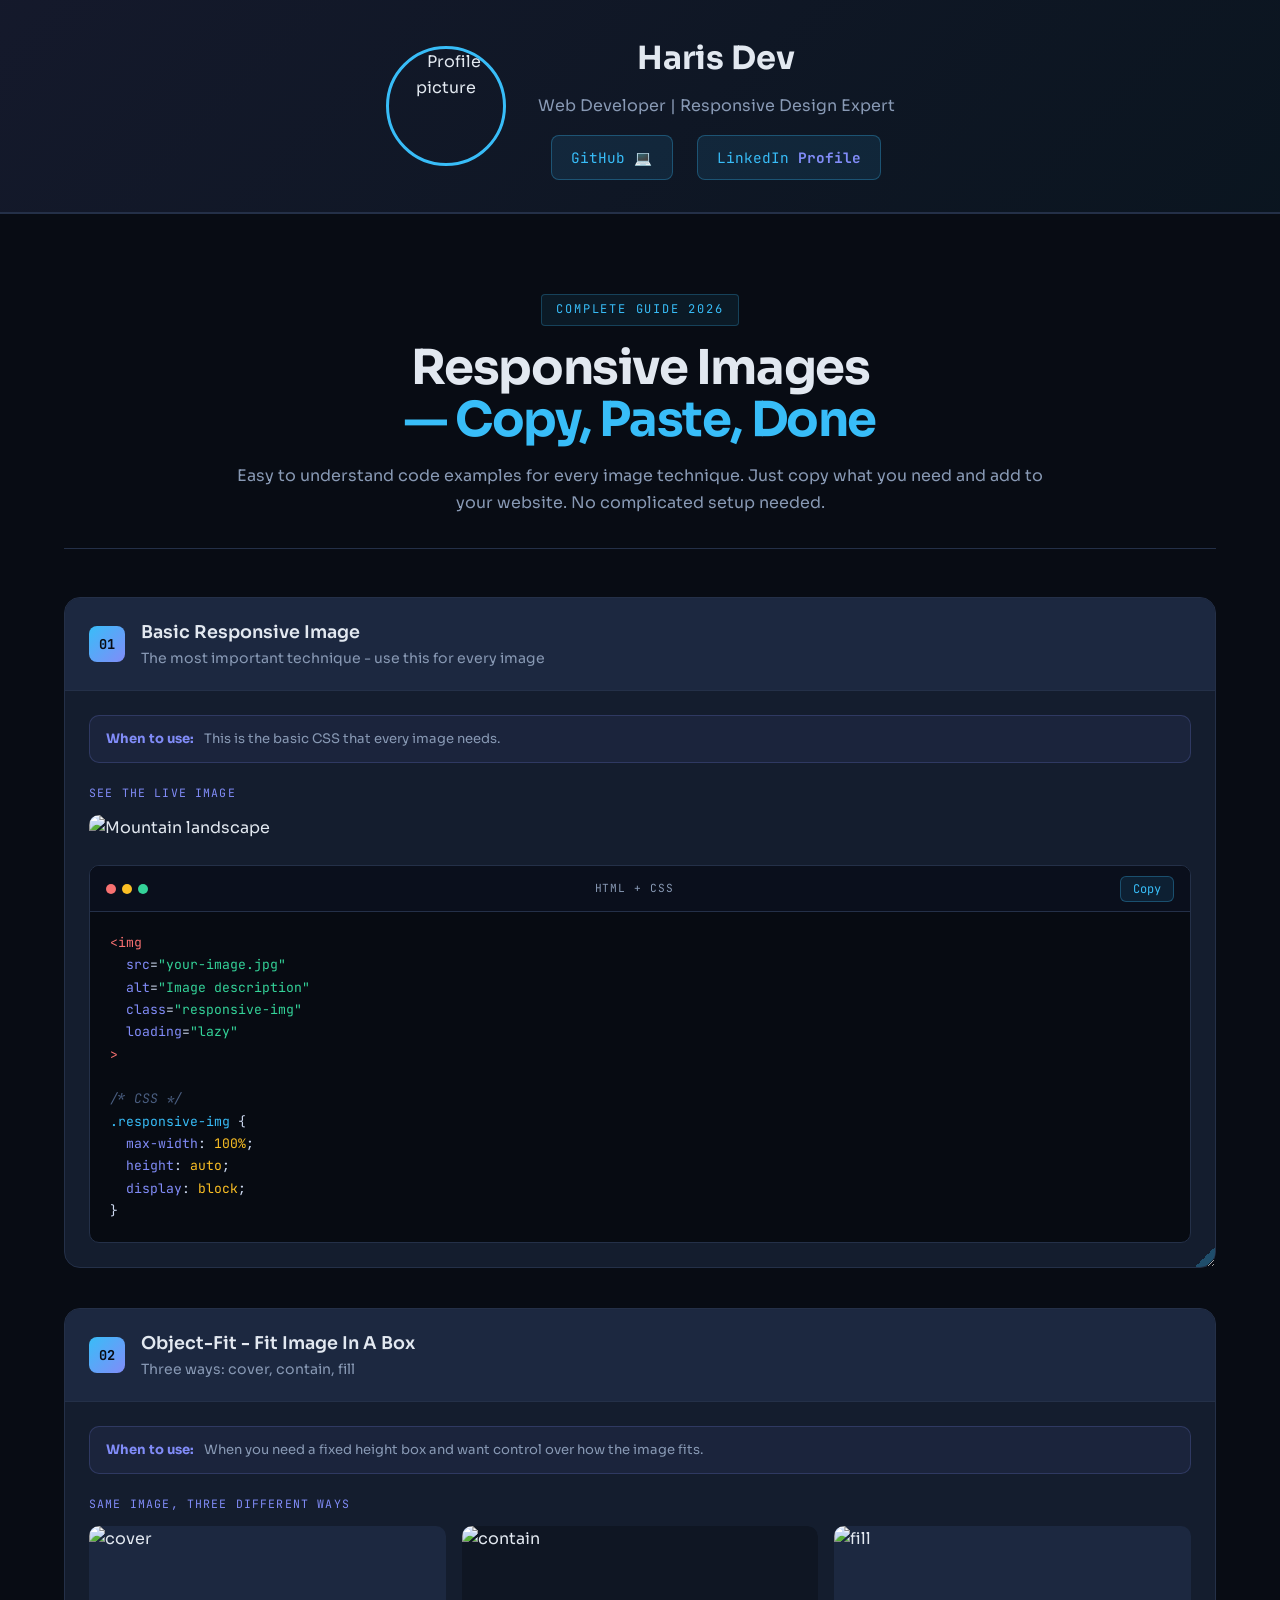
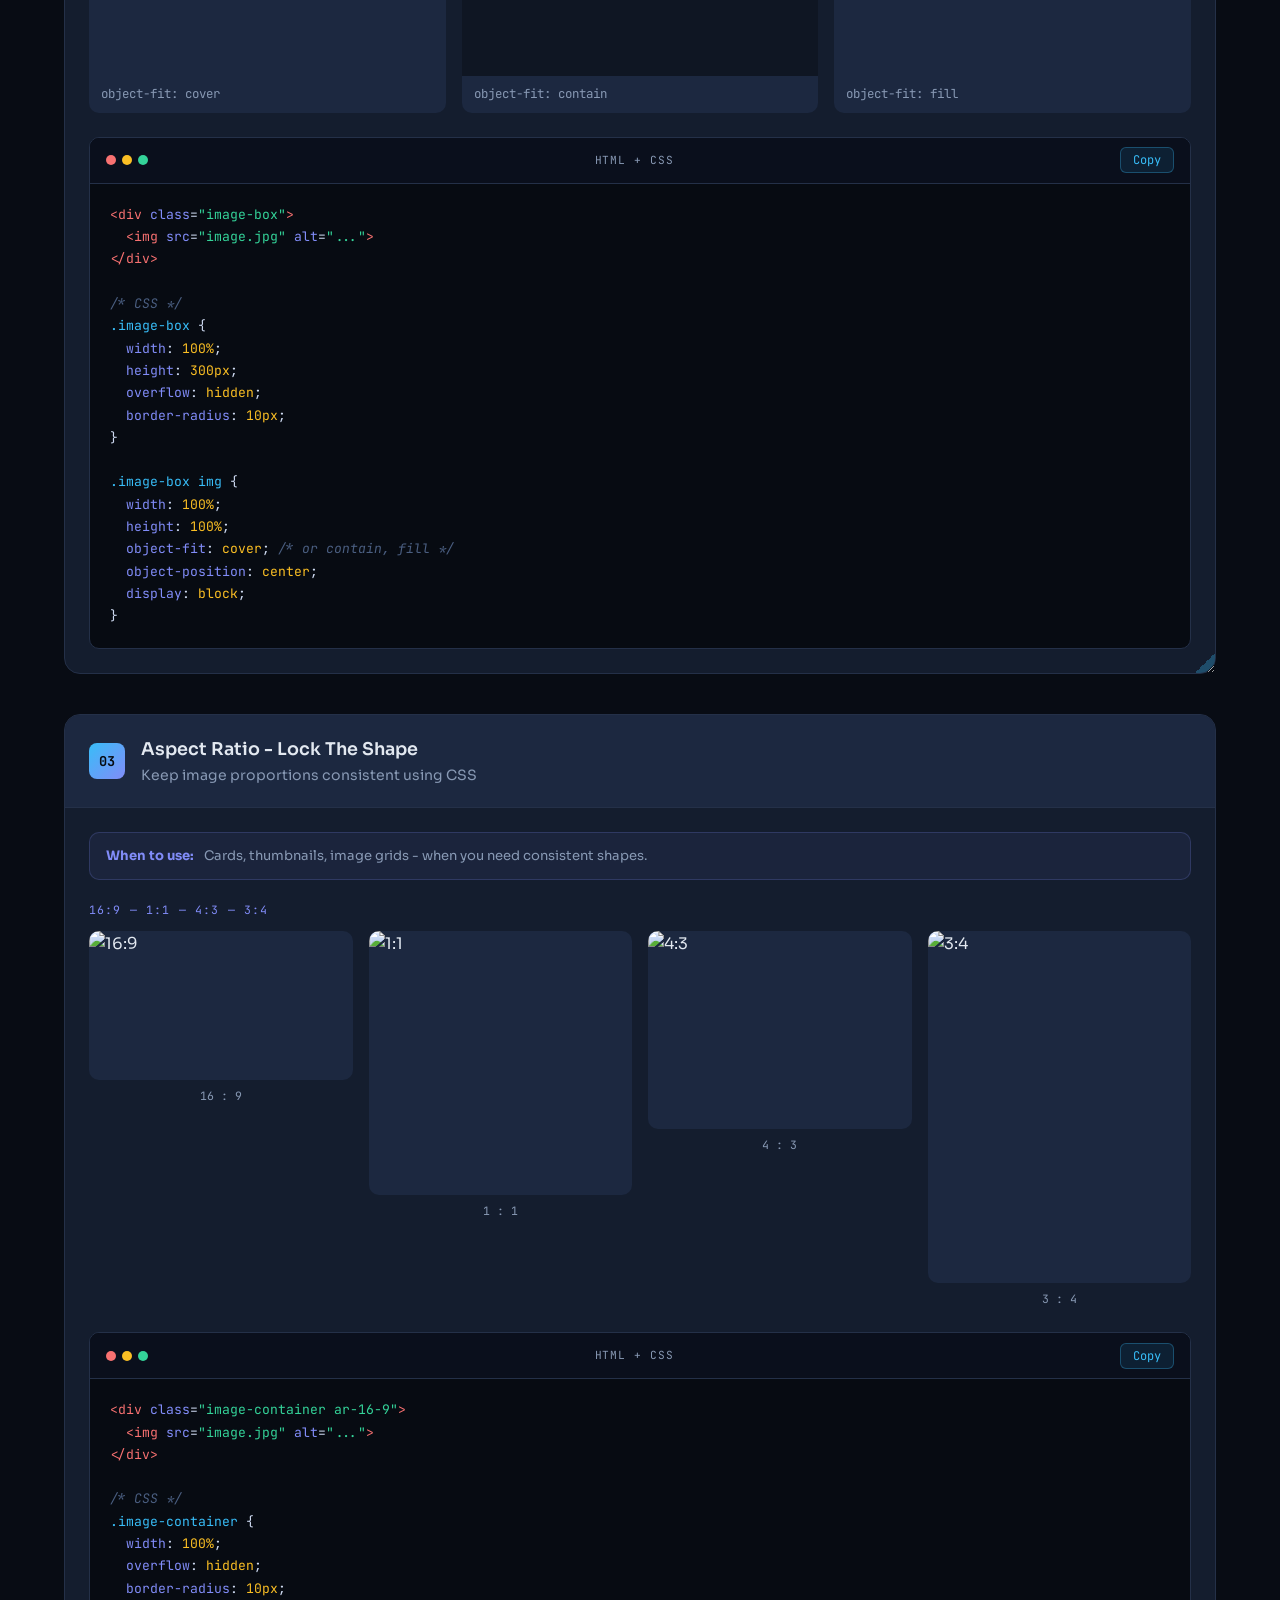
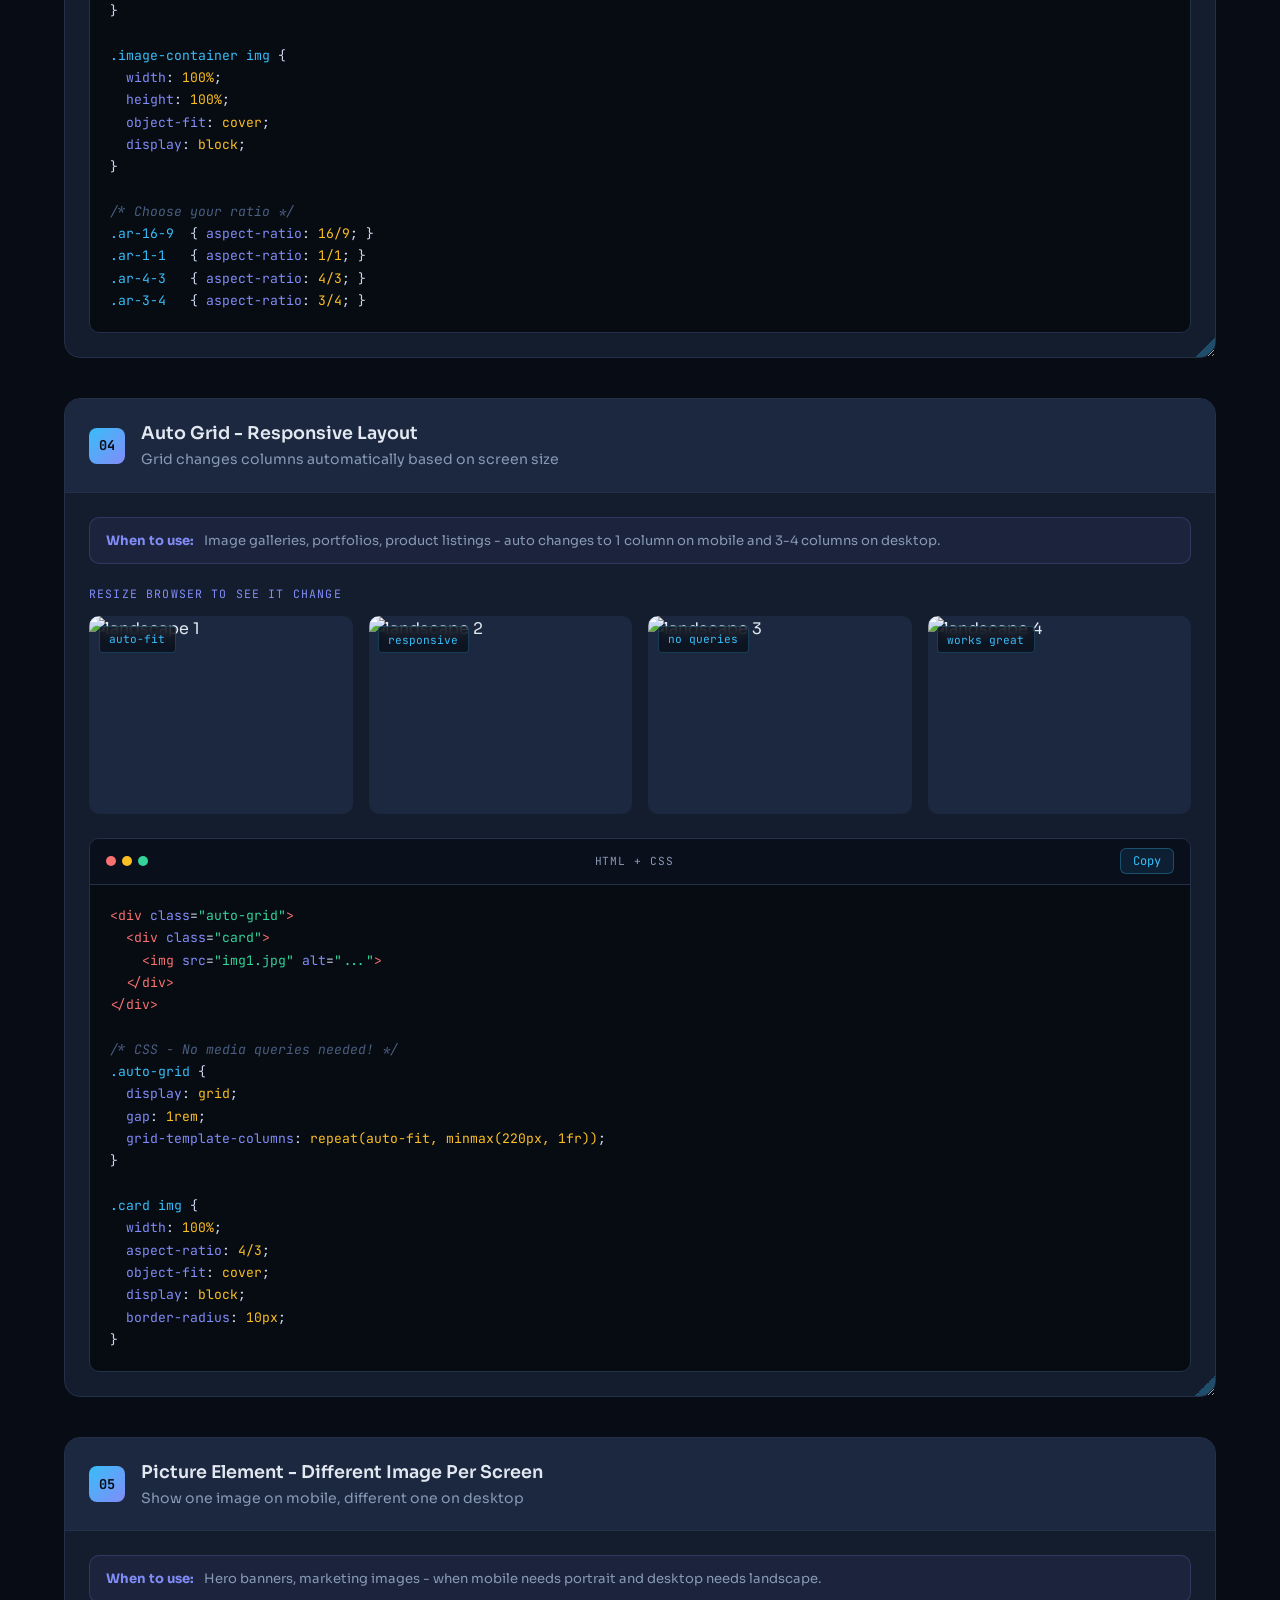
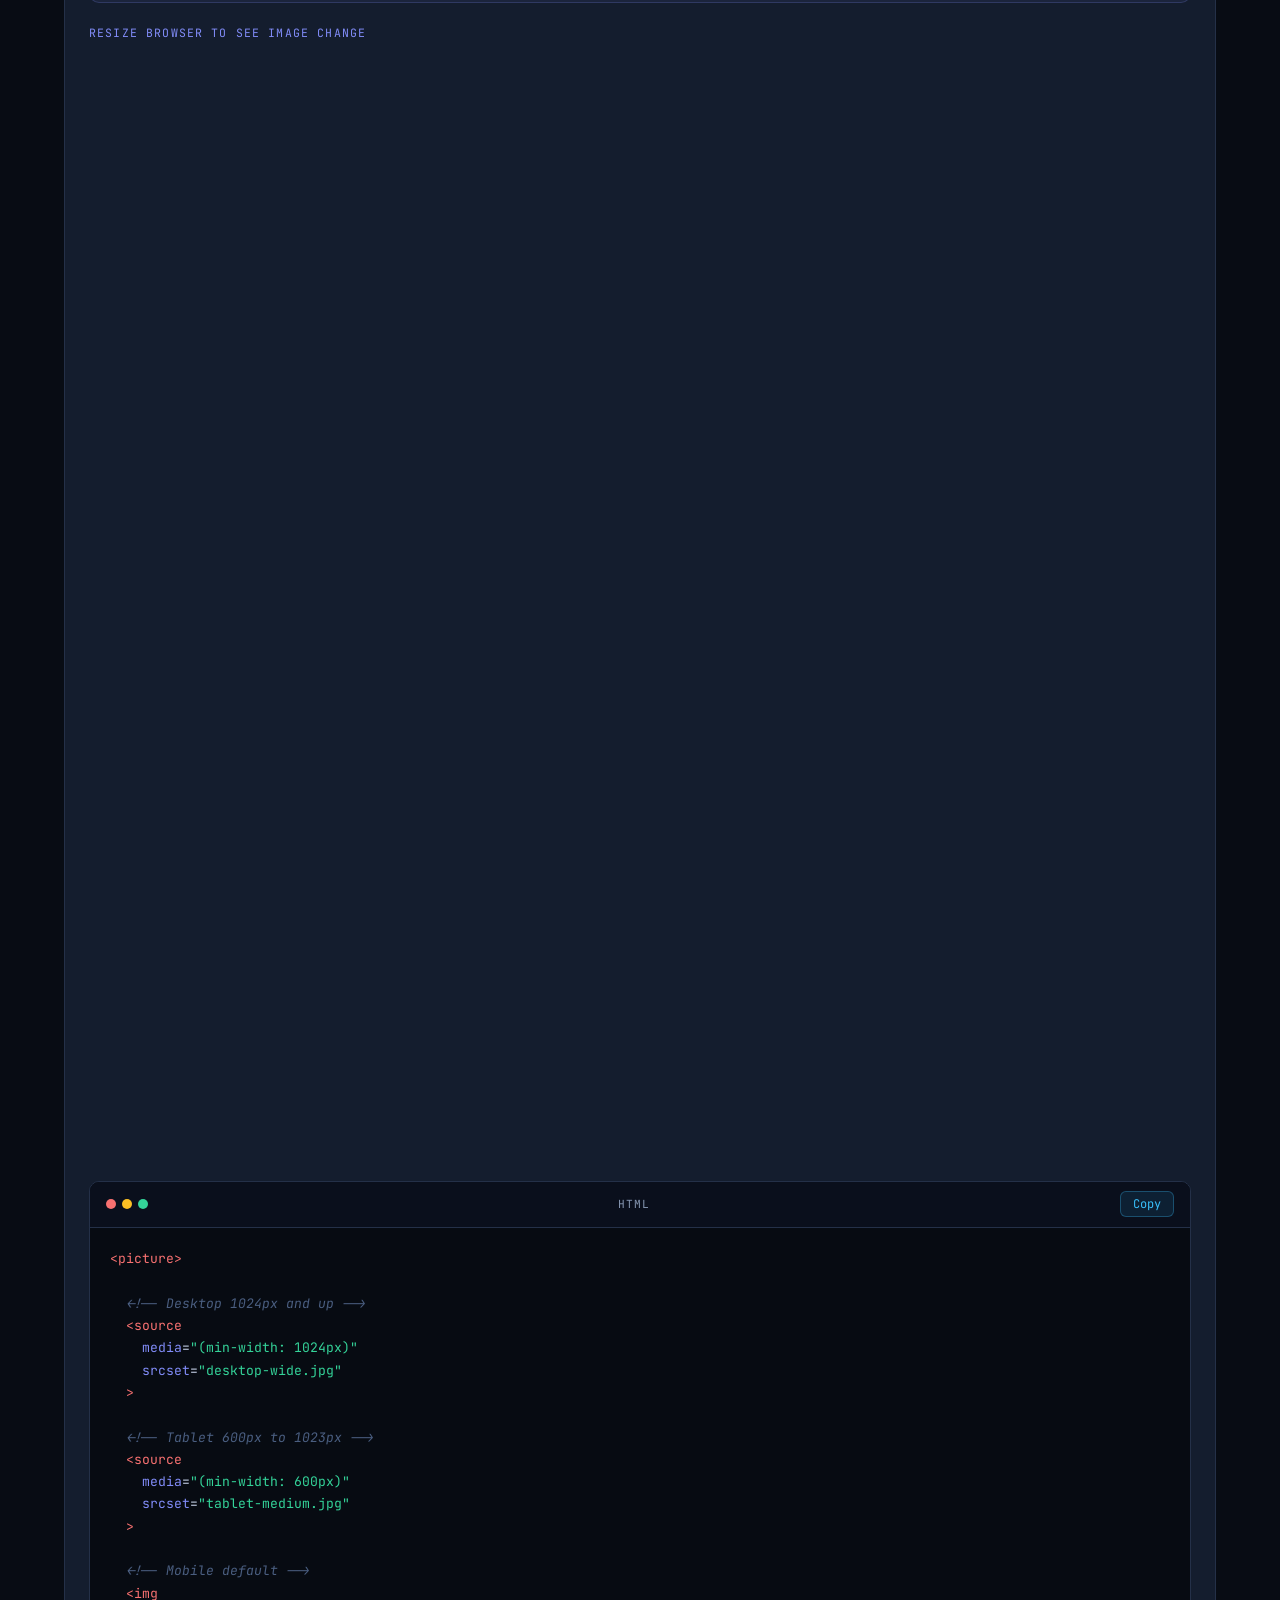
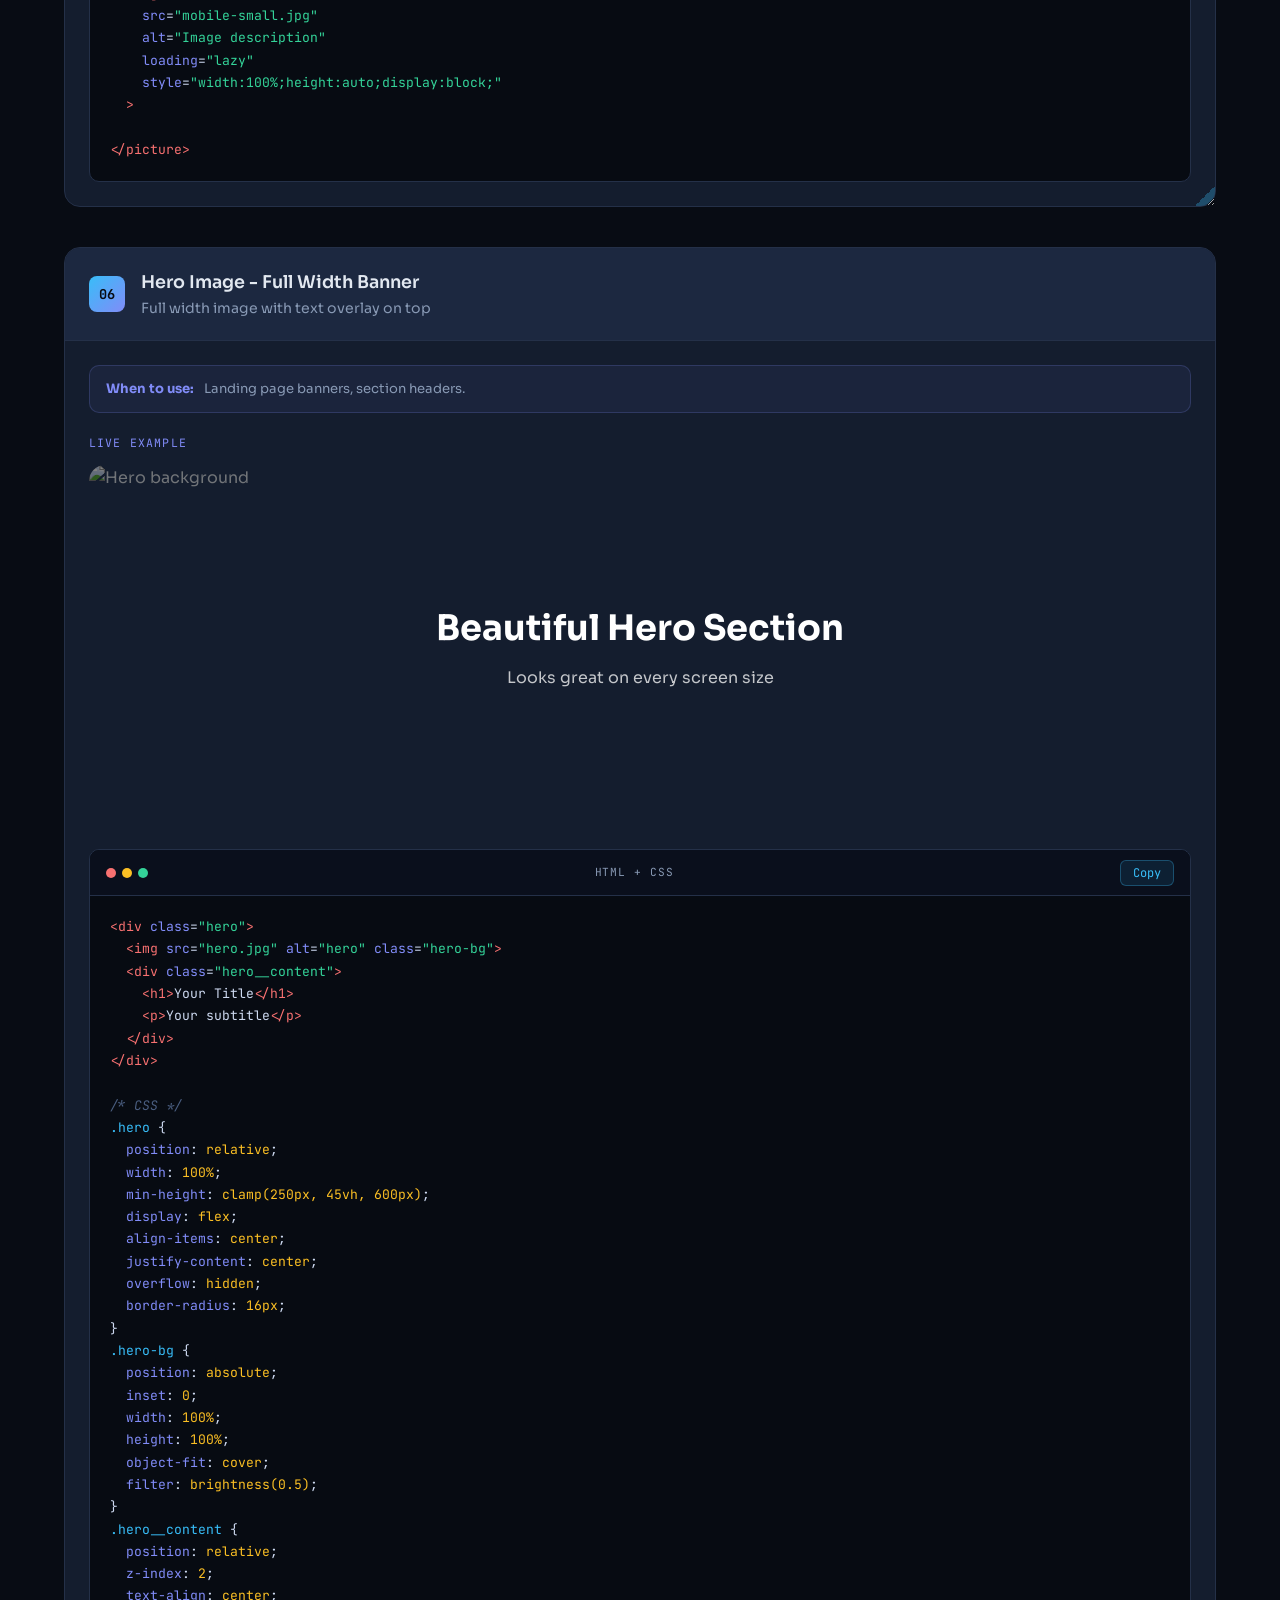
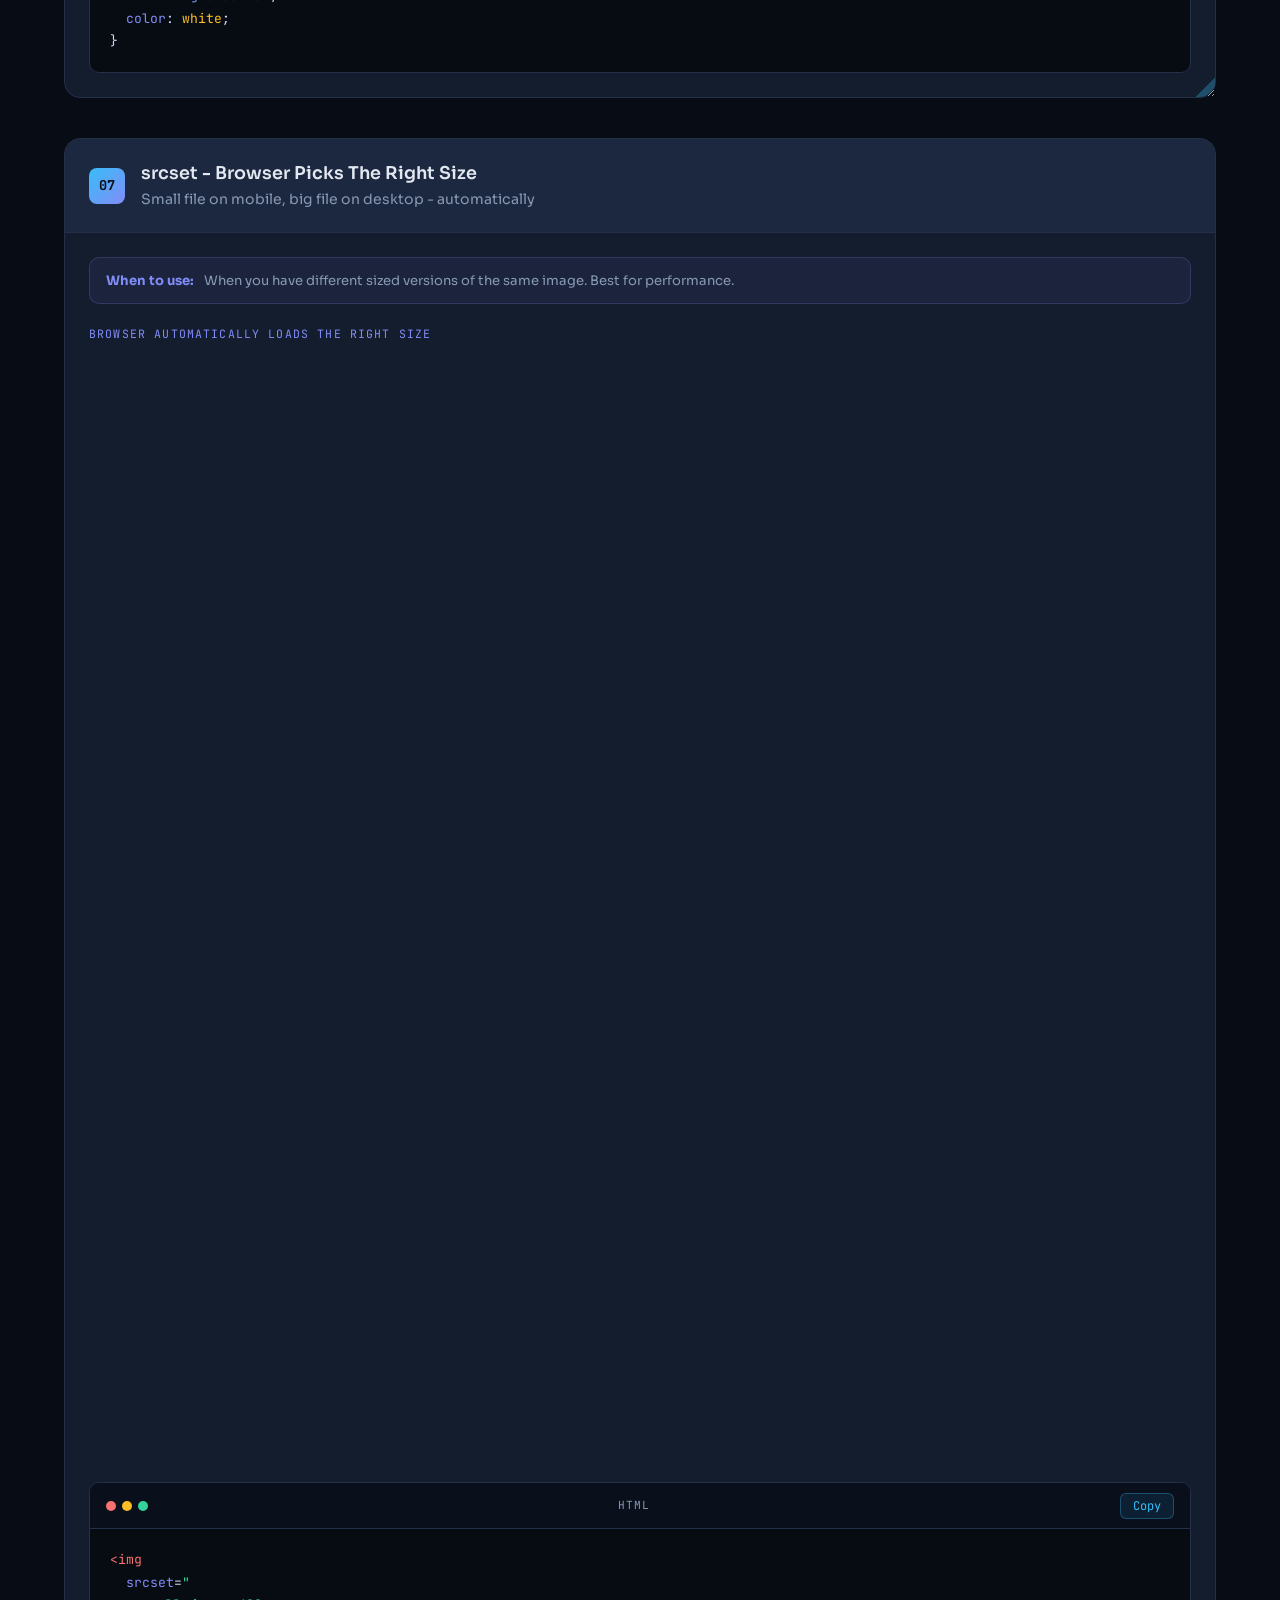
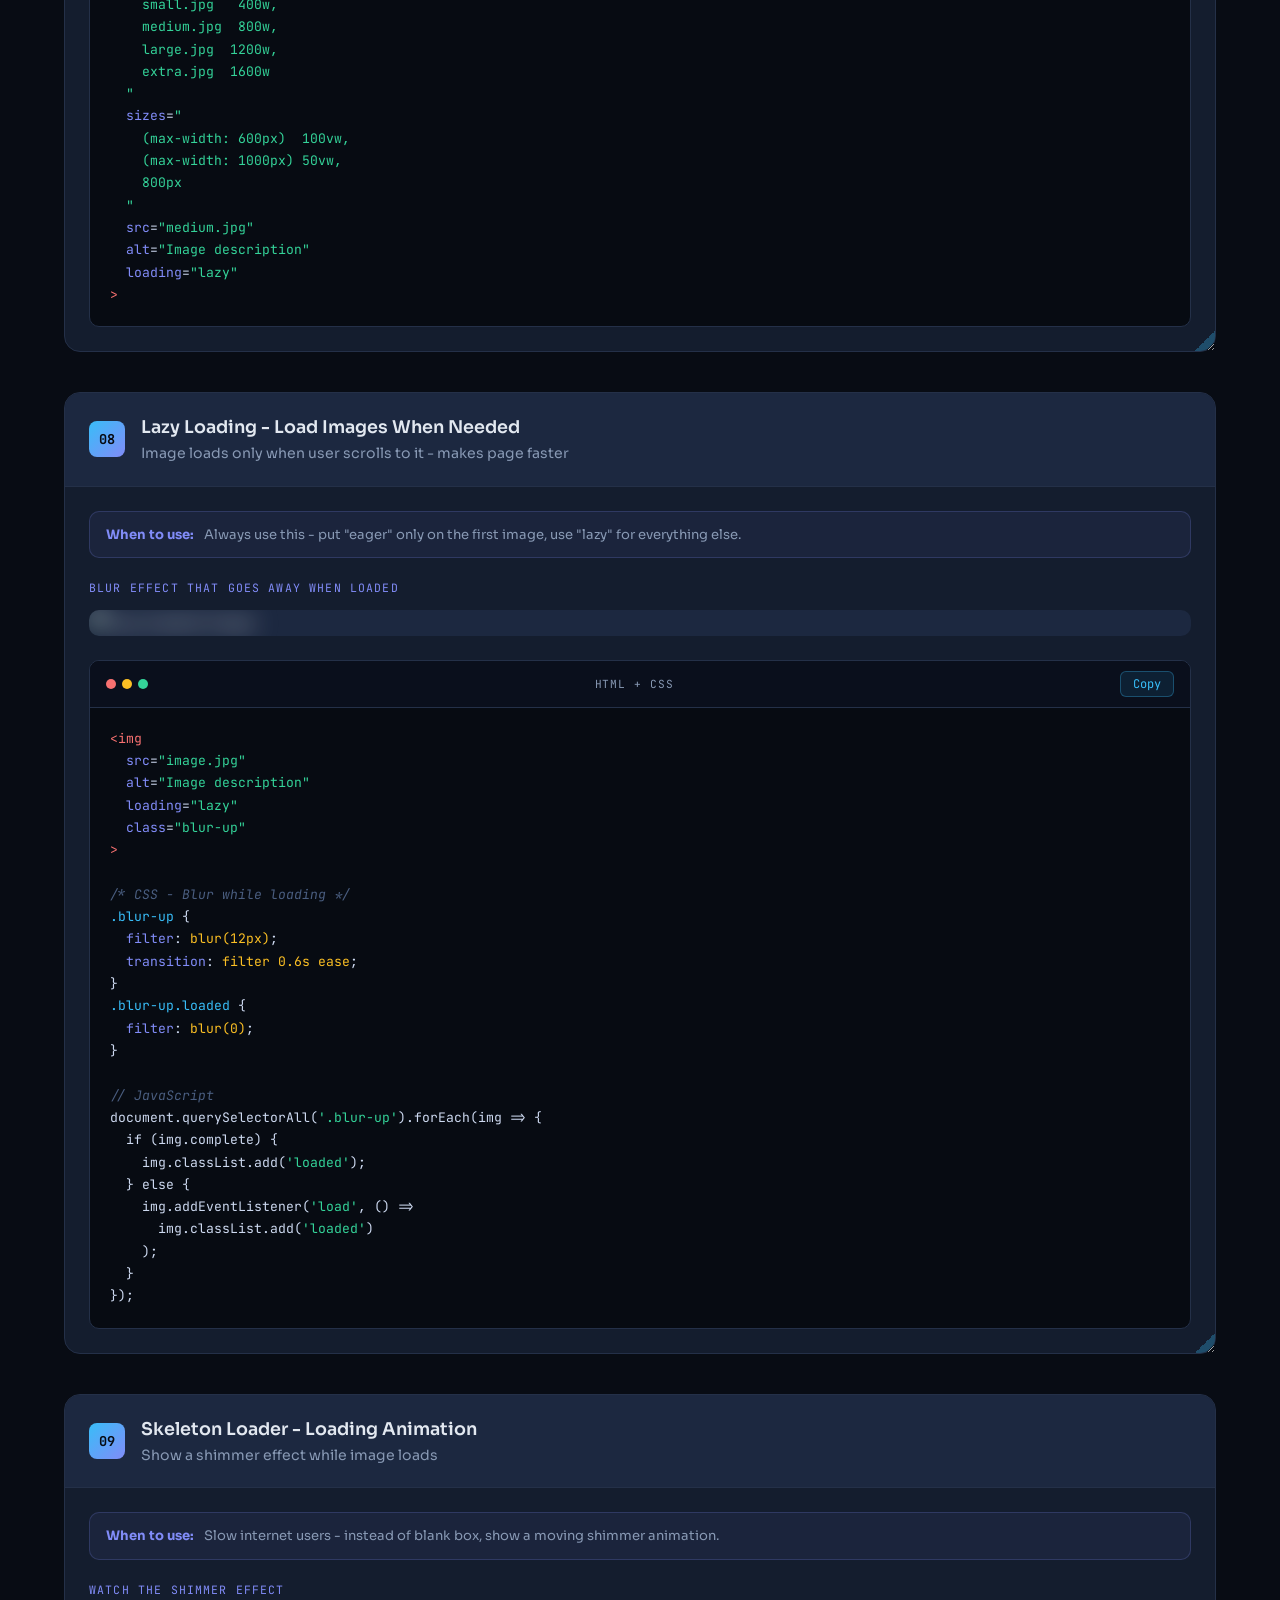
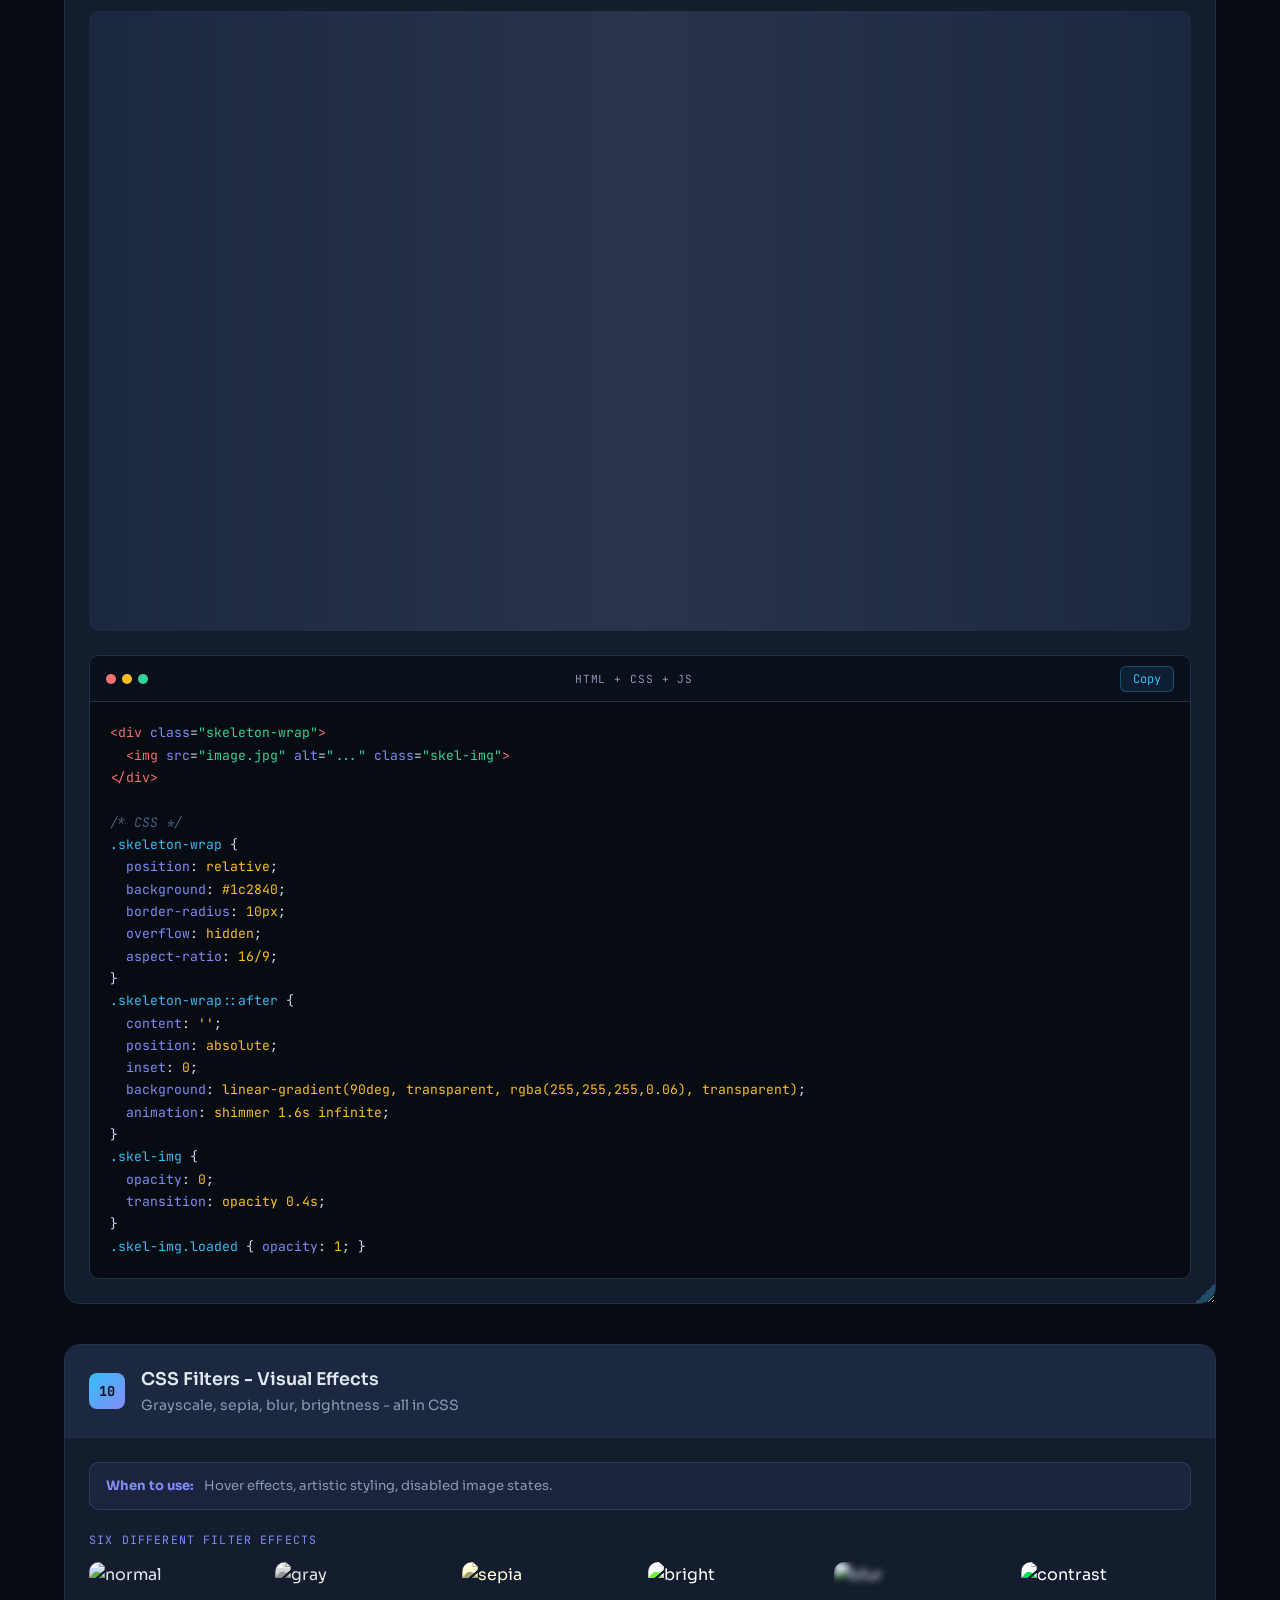
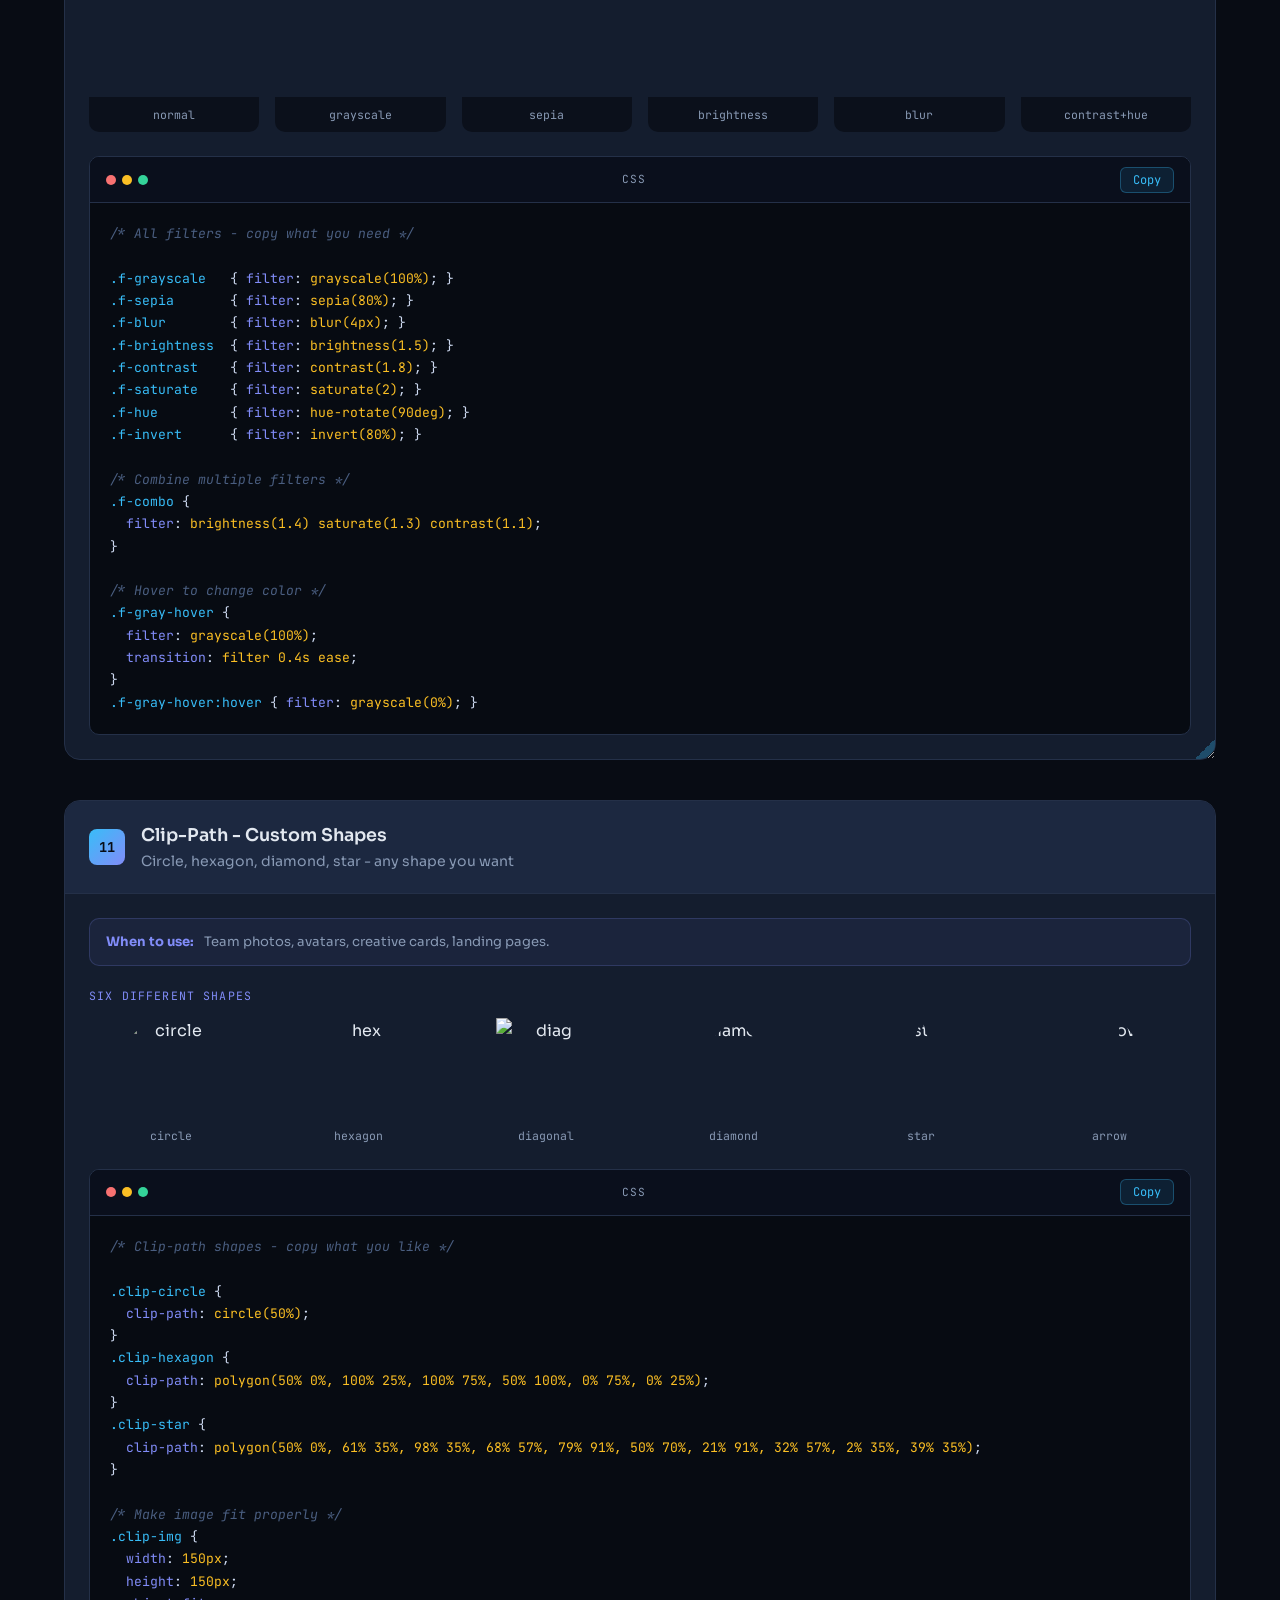
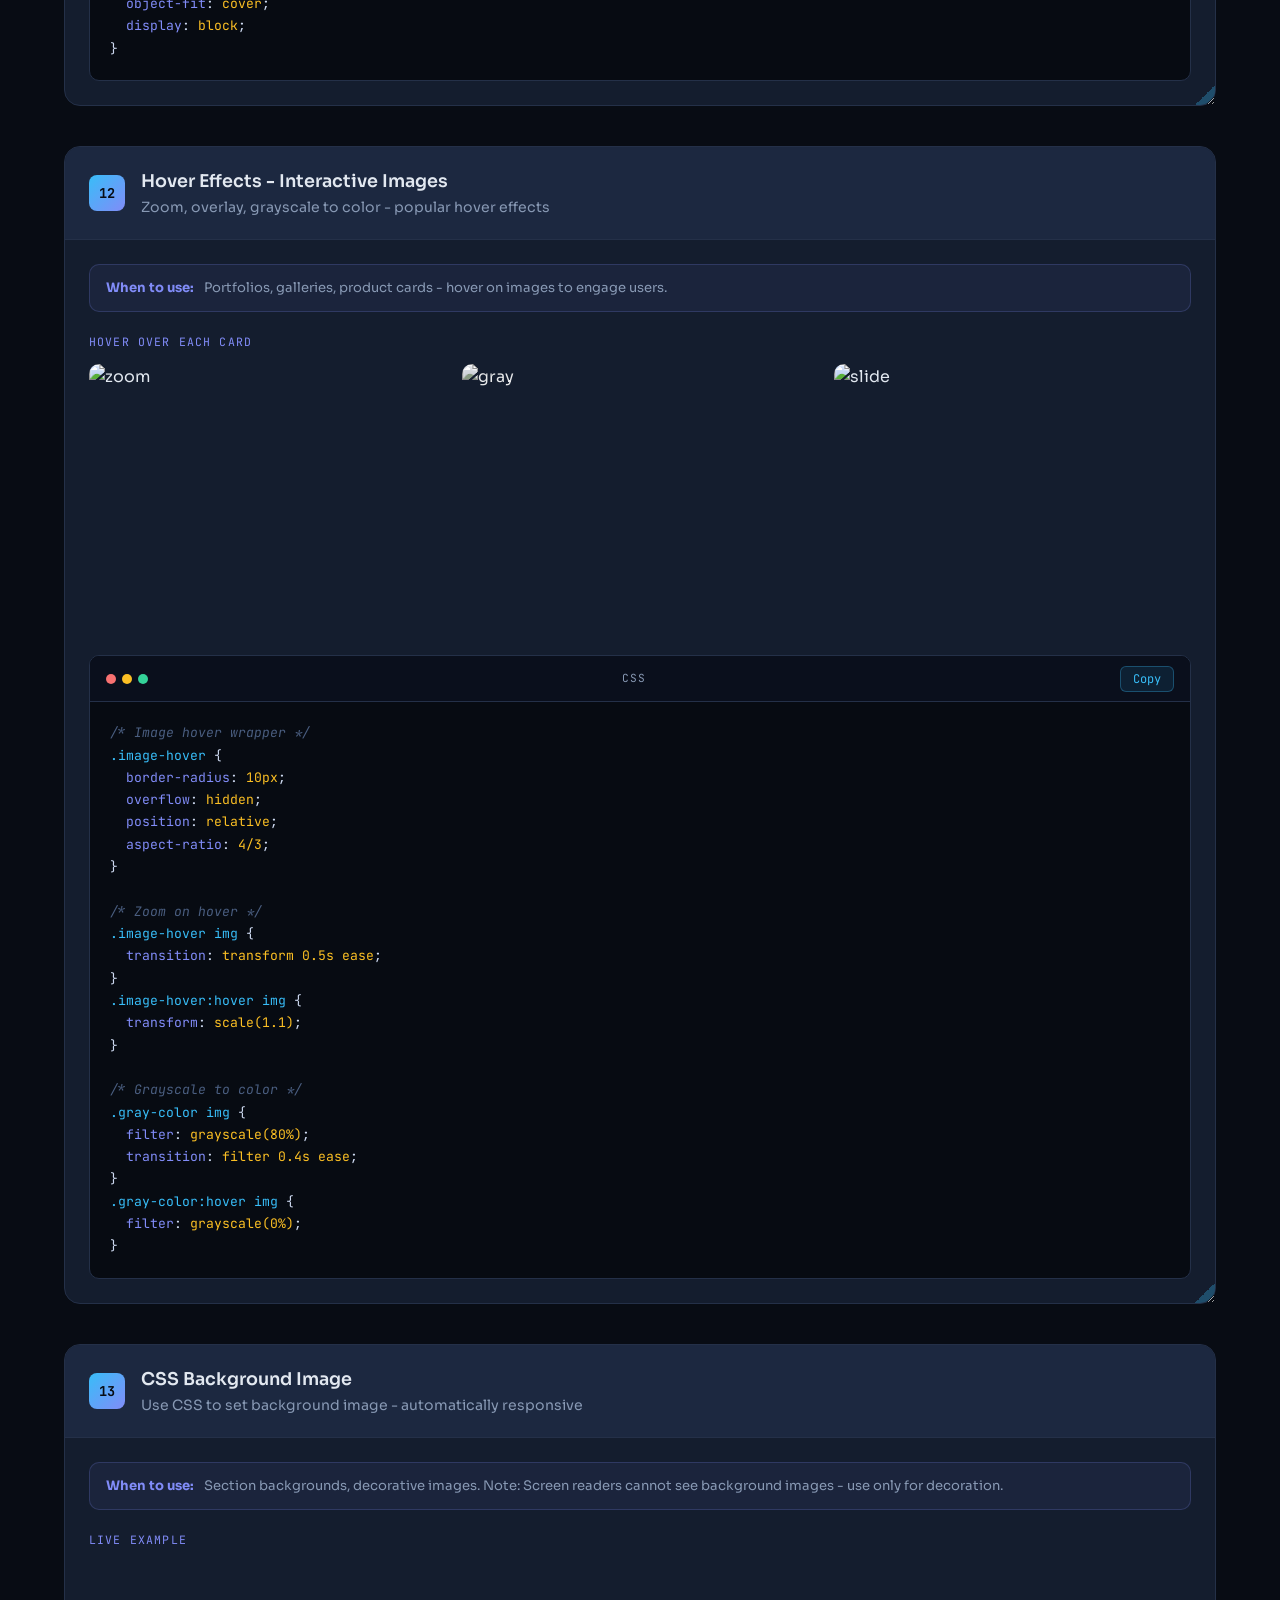
==== commit 38358d5f: "separate css from html" ====
--- a/img.html
+++ b/img.html
@@ -11,906 +11,7 @@
       rel="stylesheet"
     />
 
-    <style>
-      /* GLOBAL RESET & TOKENS */
-      *,
-      *::before,
-      *::after {
-        box-sizing: border-box;
-        margin: 0;
-        padding: 0;
-      }
-
-      :root {
-        --bg: #080c14;
-        --bg2: #0f1623;
-        --surface: #141d2e;
-        --surface2: #1c2840;
-        --border: #243048;
-        --accent: #38bdf8;
-        --accent2: #818cf8;
-        --green: #34d399;
-        --amber: #fbbf24;
-        --red: #f87171;
-        --text: #e2e8f0;
-        --muted: #8899b4;
-        --mono: 'JetBrains Mono', monospace;
-        --sans: 'Sora', sans-serif;
-        --rad: 10px;
-        --rad-lg: 16px;
-      }
-
-      body {
-        background: var(--bg);
-        color: var(--text);
-        font-family: var(--sans);
-        line-height: 1.65;
-        -webkit-font-smoothing: antialiased;
-        width: 100vw;
-        min-height: 100vh;
-      }
-
-      /* PROFILE HEADER */
-      .profile-header {
-        background: linear-gradient(
-          135deg,
-          rgba(129, 140, 248, 0.1),
-          rgba(56, 189, 248, 0.05)
-        );
-        border-bottom: 2px solid var(--border);
-        padding: 2rem 1.5rem;
-        text-align: center;
-      }
-
-      .profile-container {
-        max-width: 1200px;
-        margin: 0 auto;
-        display: flex;
-        align-items: center;
-        justify-content: center;
-        gap: 2rem;
-        flex-wrap: wrap;
-      }
-
-      .profile-pic {
-        width: 120px;
-        height: 120px;
-        border-radius: 50%;
-        border: 3px solid var(--accent);
-        object-fit: cover;
-        flex-shrink: 0;
-      }
-
-      .profile-info h1 {
-        font-size: 2rem;
-        margin-bottom: 0.5rem;
-        color: var(--text);
-      }
-
-      .profile-info p {
-        color: var(--muted);
-        margin-bottom: 1rem;
-      }
-
-      .social-links {
-        display: flex;
-        gap: 1.5rem;
-        justify-content: center;
-        flex-wrap: wrap;
-      }
-
-      .social-link {
-        display: flex;
-        align-items: center;
-        gap: 0.6rem;
-        padding: 0.6rem 1.2rem;
-        background: rgba(56, 189, 248, 0.1);
-        border: 1px solid rgba(56, 189, 248, 0.3);
-        border-radius: 8px;
-        color: var(--accent);
-        text-decoration: none;
-        transition: all 0.3s;
-        font-size: 0.9rem;
-        font-family: var(--mono);
-      }
-
-      .social-link:hover {
-        background: rgba(56, 189, 248, 0.2);
-        transform: translateY(-2px);
-      }
-
-      .follower-count {
-        font-weight: 700;
-        color: var(--accent2);
-      }
-
-      /* MAIN LAYOUT */
-      .page {
-        max-width: 1200px;
-        margin: 0 auto;
-        padding: 3rem 1.5rem 6rem;
-        width: 100%;
-      }
-
-      .site-header {
-        text-align: center;
-        padding: 2rem 0 2rem;
-        border-bottom: 1px solid var(--border);
-        margin-bottom: 3rem;
-      }
-
-      .site-header .label {
-        display: inline-block;
-        font-family: var(--mono);
-        font-size: 0.75rem;
-        letter-spacing: 0.15em;
-        text-transform: uppercase;
-        color: var(--accent);
-        background: rgba(56, 189, 248, 0.08);
-        border: 1px solid rgba(56, 189, 248, 0.25);
-        border-radius: 4px;
-        padding: 0.3rem 0.9rem;
-        margin-bottom: 1rem;
-      }
-
-      .site-header h1 {
-        font-size: clamp(2rem, 5vw, 3rem);
-        font-weight: 700;
-        letter-spacing: -0.03em;
-        line-height: 1.1;
-        margin-bottom: 1rem;
-      }
-
-      .site-header h1 span {
-        color: var(--accent);
-      }
-
-      .site-header p {
-        color: var(--muted);
-        font-size: 1rem;
-        max-width: 70ch;
-        margin: 0 auto;
-      }
-
-      /* RESIZABLE TECHNIQUE CARD */
-      .technique {
-        background: var(--surface);
-        border: 1px solid var(--border);
-        border-radius: var(--rad-lg);
-        margin-bottom: 2.5rem;
-        overflow: hidden;
-        position: relative;
-        resize: both;
-        min-width: 300px;
-        min-height: 300px;
-      }
-
-      .resize-handle {
-        position: absolute;
-        bottom: 0;
-        right: 0;
-        width: 20px;
-        height: 20px;
-        cursor: nwse-resize;
-        background: linear-gradient(135deg, transparent 50%, var(--accent) 50%);
-        opacity: 0.3;
-        transition: opacity 0.2s;
-      }
-
-      .technique:hover .resize-handle {
-        opacity: 0.7;
-      }
-
-      .technique__header {
-        display: flex;
-        align-items: center;
-        gap: 1rem;
-        padding: 1.25rem 1.5rem;
-        background: var(--surface2);
-        border-bottom: 1px solid var(--border);
-      }
-
-      .num {
-        display: flex;
-        align-items: center;
-        justify-content: center;
-        width: 36px;
-        height: 36px;
-        flex-shrink: 0;
-        background: linear-gradient(135deg, var(--accent), var(--accent2));
-        color: #080c14;
-        font-family: var(--mono);
-        font-weight: 700;
-        font-size: 0.85rem;
-        border-radius: 8px;
-      }
-
-      .technique__header h2 {
-        font-size: 1.1rem;
-        font-weight: 600;
-      }
-
-      .technique__header p {
-        color: var(--muted);
-        font-size: 0.88rem;
-        margin: 0;
-      }
-
-      .technique__body {
-        padding: 1.5rem;
-        overflow: auto;
-        max-height: calc(100% - 70px);
-      }
-
-      /* DEMO AREA */
-      .demo {
-        margin-bottom: 1.5rem;
-      }
-
-      .demo-label {
-        font-family: var(--mono);
-        font-size: 0.72rem;
-        letter-spacing: 0.1em;
-        text-transform: uppercase;
-        color: var(--accent2);
-        margin-bottom: 0.8rem;
-      }
-
-      /* CODE BLOCK */
-      .code-block {
-        position: relative;
-        background: #070b12;
-        border: 1px solid var(--border);
-        border-radius: var(--rad);
-        overflow: hidden;
-        margin-top: 1.5rem;
-      }
-
-      .code-block__bar {
-        display: flex;
-        align-items: center;
-        justify-content: space-between;
-        padding: 0.6rem 1rem;
-        background: #0a0f1c;
-        border-bottom: 1px solid var(--border);
-      }
-
-      .dots {
-        display: flex;
-        gap: 6px;
-      }
-
-      .dots span {
-        width: 10px;
-        height: 10px;
-        border-radius: 50%;
-      }
-
-      .d1 {
-        background: #f87171;
-      }
-
-      .d2 {
-        background: #fbbf24;
-      }
-
-      .d3 {
-        background: #34d399;
-      }
-
-      .code-block__lang {
-        font-family: var(--mono);
-        font-size: 0.7rem;
-        color: var(--muted);
-        letter-spacing: 0.08em;
-      }
-
-      .copy-btn {
-        background: rgba(56, 189, 248, 0.1);
-        border: 1px solid rgba(56, 189, 248, 0.3);
-        color: var(--accent);
-        border-radius: 6px;
-        padding: 0.25rem 0.75rem;
-        font-size: 0.75rem;
-        font-family: var(--mono);
-        cursor: pointer;
-        transition: background 0.2s;
-      }
-
-      .copy-btn:hover {
-        background: rgba(56, 189, 248, 0.2);
-      }
-
-      .copy-btn.copied {
-        background: rgba(52, 211, 153, 0.15);
-        color: var(--green);
-        border-color: rgba(52, 211, 153, 0.35);
-      }
-
-      pre {
-        padding: 1.25rem;
-        overflow-x: auto;
-        font-family: var(--mono);
-        font-size: 0.82rem;
-        line-height: 1.7;
-        color: #cdd9f0;
-      }
-
-      .kw {
-        color: #818cf8;
-      }
-      .str {
-        color: #34d399;
-      }
-      .prop {
-        color: #38bdf8;
-      }
-      .val {
-        color: #fbbf24;
-      }
-      .cmt {
-        color: #4a5e80;
-        font-style: italic;
-      }
-      .tag {
-        color: #f87171;
-      }
-      .attr {
-        color: #818cf8;
-      }
-
-      /* RESPONSIVE IMAGES */
-      .ex1-img {
-        max-width: 100%;
-        height: auto;
-        display: block;
-        border-radius: var(--rad);
-      }
-
-      .ex2-grid {
-        display: grid;
-        grid-template-columns: repeat(auto-fit, minmax(150px, 1fr));
-        gap: 1rem;
-      }
-
-      .ex2-box {
-        border-radius: var(--rad);
-        overflow: hidden;
-        background: var(--surface2);
-      }
-
-      .ex2-box img {
-        width: 100%;
-        height: 150px;
-        object-fit: cover;
-        display: block;
-      }
-
-      .ex2-box img.contain {
-        object-fit: contain;
-        background: #0f1623;
-      }
-
-      .ex2-box img.fill {
-        object-fit: fill;
-      }
-
-      .ex2-cap {
-        padding: 0.5rem 0.75rem;
-        font-size: 0.78rem;
-        color: var(--muted);
-        font-family: var(--mono);
-      }
-
-      /* ASPECT RATIO */
-      .ex3-grid {
-        display: grid;
-        grid-template-columns: repeat(auto-fit, minmax(150px, 1fr));
-        gap: 1rem;
-      }
-
-      .ar-box {
-        width: 100%;
-        border-radius: var(--rad);
-        overflow: hidden;
-        background: var(--surface2);
-      }
-
-      .ar-16-9 {
-        aspect-ratio: 16/9;
-      }
-      .ar-1-1 {
-        aspect-ratio: 1/1;
-      }
-      .ar-4-3 {
-        aspect-ratio: 4/3;
-      }
-      .ar-3-4 {
-        aspect-ratio: 3/4;
-      }
-
-      .ar-box img {
-        width: 100%;
-        height: 100%;
-        object-fit: cover;
-        display: block;
-      }
-
-      .ar-label {
-        text-align: center;
-        font-size: 0.72rem;
-        color: var(--muted);
-        font-family: var(--mono);
-        margin-top: 0.4rem;
-      }
-
-      /* AUTO GRID */
-      .auto-grid {
-        display: grid;
-        gap: 1rem;
-        grid-template-columns: repeat(auto-fit, minmax(min(100%, 180px), 1fr));
-      }
-
-      .img-card {
-        border-radius: var(--rad);
-        overflow: hidden;
-        position: relative;
-        background: var(--surface2);
-      }
-
-      .img-card img {
-        width: 100%;
-        aspect-ratio: 4/3;
-        object-fit: cover;
-        display: block;
-      }
-
-      .img-card__tag {
-        position: absolute;
-        top: 0.6rem;
-        left: 0.6rem;
-        background: rgba(8, 12, 20, 0.7);
-        backdrop-filter: blur(6px);
-        color: var(--accent);
-        font-size: 0.7rem;
-        font-family: var(--mono);
-        padding: 0.2rem 0.6rem;
-        border-radius: 4px;
-        border: 1px solid rgba(56, 189, 248, 0.25);
-      }
-
-      /* PICTURE ELEMENT */
-      .ex5-picture {
-        border-radius: var(--rad);
-        overflow: hidden;
-      }
-
-      .ex5-picture img {
-        width: 100%;
-        height: auto;
-        display: block;
-      }
-
-      /* HERO IMAGE */
-      .hero {
-        position: relative;
-        width: 100%;
-        border-radius: var(--rad-lg);
-        overflow: hidden;
-        min-height: clamp(250px, 40vh, 500px);
-        display: flex;
-        align-items: center;
-        justify-content: center;
-      }
-
-      .hero img.hero-bg {
-        position: absolute;
-        inset: 0;
-        width: 100%;
-        height: 100%;
-        object-fit: cover;
-        object-position: center;
-        filter: brightness(0.5);
-      }
-
-      .hero__content {
-        position: relative;
-        z-index: 2;
-        text-align: center;
-        padding: 2rem;
-      }
-
-      .hero__content h3 {
-        font-size: clamp(1.3rem, 4vw, 2.2rem);
-        color: #fff;
-        margin-bottom: 0.5rem;
-      }
-
-      .hero__content p {
-        color: rgba(255, 255, 255, 0.75);
-        margin: 0;
-        font-size: 1rem;
-      }
-
-      /* SRCSET */
-      .ex7-img {
-        width: 100%;
-        height: auto;
-        display: block;
-        border-radius: var(--rad);
-      }
-
-      /* LAZY LOADING */
-      .lazy-wrap {
-        position: relative;
-        border-radius: var(--rad);
-        overflow: hidden;
-        background: var(--surface2);
-      }
-
-      .lazy-wrap img {
-        width: 100%;
-        height: auto;
-        display: block;
-      }
-
-      .blur-up {
-        filter: blur(12px);
-        transition: filter 0.6s ease;
-      }
-
-      .blur-up.loaded {
-        filter: blur(0);
-      }
-
-      /* SKELETON LOADER */
-      .skeleton-wrap {
-        position: relative;
-        border-radius: var(--rad);
-        overflow: hidden;
-        background: var(--surface2);
-        aspect-ratio: 16/9;
-      }
-
-      .skeleton-wrap::after {
-        content: '';
-        position: absolute;
-        inset: 0;
-        background: linear-gradient(
-          90deg,
-          transparent 0%,
-          rgba(255, 255, 255, 0.06) 50%,
-          transparent 100%
-        );
-        animation: shimmer 1.6s infinite;
-      }
-
-      @keyframes shimmer {
-        0% {
-          transform: translateX(-100%);
-        }
-        100% {
-          transform: translateX(100%);
-        }
-      }
-
-      .skeleton-wrap img {
-        width: 100%;
-        height: 100%;
-        object-fit: cover;
-        display: block;
-        opacity: 0;
-        transition: opacity 0.4s;
-      }
-
-      .skeleton-wrap img.loaded {
-        opacity: 1;
-      }
-
-      .skeleton-wrap.done::after {
-        display: none;
-      }
-
-      /* FILTERS */
-      .filter-grid {
-        display: grid;
-        grid-template-columns: repeat(auto-fit, minmax(140px, 1fr));
-        gap: 1rem;
-      }
-
-      .filter-item {
-        border-radius: var(--rad);
-        overflow: hidden;
-        position: relative;
-      }
-
-      .filter-item img {
-        width: 100%;
-        aspect-ratio: 1;
-        object-fit: cover;
-        display: block;
-      }
-
-      .filter-item .filter-label {
-        position: absolute;
-        bottom: 0;
-        left: 0;
-        right: 0;
-        text-align: center;
-        padding: 0.5rem;
-        background: rgba(8, 12, 20, 0.75);
-        font-size: 0.72rem;
-        color: var(--muted);
-        font-family: var(--mono);
-      }
-
-      .f-gray {
-        filter: grayscale(100%);
-      }
-      .f-sepia {
-        filter: sepia(80%);
-      }
-      .f-bright {
-        filter: brightness(1.4) saturate(1.3);
-      }
-      .f-invert {
-        filter: invert(80%);
-      }
-      .f-blur {
-        filter: blur(3px);
-      }
-      .f-contrast {
-        filter: contrast(1.8) hue-rotate(30deg);
-      }
-
-      /* CLIP PATH */
-      .clip-grid {
-        display: grid;
-        grid-template-columns: repeat(auto-fit, minmax(120px, 1fr));
-        gap: 1.5rem;
-        justify-items: center;
-      }
-
-      .clip-item {
-        text-align: center;
-      }
-
-      .clip-item img {
-        width: 100px;
-        height: 100px;
-        object-fit: cover;
-        display: block;
-        margin: 0 auto;
-      }
-
-      .clip-item .clip-label {
-        font-size: 0.72rem;
-        color: var(--muted);
-        font-family: var(--mono);
-        margin-top: 0.5rem;
-      }
-
-      .c-circle {
-        clip-path: circle(50%);
-      }
-      .c-hex {
-        clip-path: polygon(
-          50% 0%,
-          100% 25%,
-          100% 75%,
-          50% 100%,
-          0% 75%,
-          0% 25%
-        );
-      }
-      .c-diag {
-        clip-path: polygon(0 0, 100% 0, 100% 80%, 0 100%);
-      }
-      .c-diamond {
-        clip-path: polygon(50% 0%, 100% 50%, 50% 100%, 0% 50%);
-      }
-      .c-star {
-        clip-path: polygon(
-          50% 0%,
-          61% 35%,
-          98% 35%,
-          68% 57%,
-          79% 91%,
-          50% 70%,
-          21% 91%,
-          32% 57%,
-          2% 35%,
-          39% 35%
-        );
-      }
-      .c-arrow {
-        clip-path: polygon(
-          0% 20%,
-          60% 20%,
-          60% 0%,
-          100% 50%,
-          60% 100%,
-          60% 80%,
-          0% 80%
-        );
-      }
-
-      /* HOVER EFFECTS */
-      .hover-grid {
-        display: grid;
-        grid-template-columns: repeat(auto-fit, minmax(160px, 1fr));
-        gap: 1rem;
-      }
-
-      .hov {
-        border-radius: var(--rad);
-        overflow: hidden;
-        position: relative;
-        cursor: pointer;
-        aspect-ratio: 4/3;
-      }
-
-      .hov img {
-        width: 100%;
-        height: 100%;
-        object-fit: cover;
-        display: block;
-        transition:
-          transform 0.5s ease,
-          filter 0.5s ease;
-      }
-
-      .hov__overlay {
-        position: absolute;
-        inset: 0;
-        display: flex;
-        flex-direction: column;
-        align-items: center;
-        justify-content: center;
-        gap: 0.4rem;
-        opacity: 0;
-        transition: opacity 0.35s;
-      }
-
-      .hov:hover img {
-        transform: scale(1.08);
-        filter: brightness(0.55);
-      }
-
-      .hov:hover .hov__overlay {
-        opacity: 1;
-      }
-
-      .hov__overlay span {
-        color: #fff;
-        font-size: 0.78rem;
-        font-family: var(--mono);
-      }
-
-      .hov.hov--gray img {
-        filter: grayscale(80%);
-        transition: filter 0.4s;
-      }
-
-      .hov.hov--gray:hover img {
-        filter: grayscale(0%);
-      }
-
-      /* BACKGROUND IMAGE */
-      .bg-demo {
-        width: 100%;
-        min-height: 250px;
-        border-radius: var(--rad-lg);
-        background-image: url('https://images.unsplash.com/photo-1682687221080-5cb261c645cb?w=1600&h=900&fit=crop');
-        background-size: cover;
-        background-position: center;
-        display: flex;
-        align-items: center;
-        justify-content: center;
-      }
-
-      .bg-demo-content {
-        background: rgba(8, 12, 20, 0.65);
-        backdrop-filter: blur(4px);
-        border: 1px solid rgba(255, 255, 255, 0.1);
-        border-radius: var(--rad);
-        padding: 1.25rem 2rem;
-        text-align: center;
-      }
-
-      .bg-demo-content h3 {
-        color: #fff;
-        margin-bottom: 0.25rem;
-      }
-
-      .bg-demo-content p {
-        color: rgba(255, 255, 255, 0.65);
-        margin: 0;
-        font-size: 0.9rem;
-      }
-
-      /* MASONRY */
-      .masonry {
-        columns: 3;
-        column-gap: 1rem;
-      }
-
-      @media (max-width: 900px) {
-        .masonry {
-          columns: 2;
-        }
-      }
-
-      @media (max-width: 600px) {
-        .masonry {
-          columns: 1;
-        }
-      }
-
-      .masonry-item {
-        break-inside: avoid;
-        margin-bottom: 1rem;
-        border-radius: var(--rad);
-        overflow: hidden;
-      }
-
-      .masonry-item img {
-        width: 100%;
-        height: auto;
-        display: block;
-      }
-
-      /* INFO BAR */
-      .info-bar {
-        display: flex;
-        gap: 0.6rem;
-        align-items: flex-start;
-        flex-wrap: wrap;
-        background: rgba(129, 140, 248, 0.07);
-        border: 1px solid rgba(129, 140, 248, 0.2);
-        border-radius: var(--rad);
-        padding: 0.75rem 1rem;
-        margin-bottom: 1.25rem;
-        font-size: 0.82rem;
-        color: var(--muted);
-      }
-
-      .info-bar strong {
-        color: var(--accent2);
-      }
-
-      /* PRINT */
-      @media print {
-        img {
-          max-width: 100% !important;
-          page-break-inside: avoid;
-        }
-        .code-block {
-          display: none;
-        }
-      }
-
-      /* REDUCED MOTION */
-      @media (prefers-reduced-motion: reduce) {
-        *,
-        *::before,
-        *::after {
-          animation-duration: 0.01ms !important;
-          transition-duration: 0.01ms !important;
-        }
-      }
-
-      .divider {
-        height: 1px;
-        background: var(--border);
-        margin: 3rem 0;
-      }
-
-      img:focus-visible {
-        outline: 3px solid var(--accent);
-        outline-offset: 4px;
-      }
-    </style>
+    <link rel="stylesheet" href="img.css" />
   </head>
   <body>
     <!-- PROFILE HEADER -->
--- a/img.css
+++ b/img.css
@@ -0,0 +1,891 @@
+/* GLOBAL RESET & TOKENS */
+*,
+*::before,
+*::after {
+  box-sizing: border-box;
+  margin: 0;
+  padding: 0;
+}
+
+:root {
+  --bg: #080c14;
+  --bg2: #0f1623;
+  --surface: #141d2e;
+  --surface2: #1c2840;
+  --border: #243048;
+  --accent: #38bdf8;
+  --accent2: #818cf8;
+  --green: #34d399;
+  --amber: #fbbf24;
+  --red: #f87171;
+  --text: #e2e8f0;
+  --muted: #8899b4;
+  --mono: 'JetBrains Mono', monospace;
+  --sans: 'Sora', sans-serif;
+  --rad: 10px;
+  --rad-lg: 16px;
+}
+
+body {
+  background: var(--bg);
+  color: var(--text);
+  font-family: var(--sans);
+  line-height: 1.65;
+  -webkit-font-smoothing: antialiased;
+  width: 100vw;
+  min-height: 100vh;
+}
+
+/* PROFILE HEADER */
+.profile-header {
+  background: linear-gradient(
+    135deg,
+    rgba(129, 140, 248, 0.1),
+    rgba(56, 189, 248, 0.05)
+  );
+  border-bottom: 2px solid var(--border);
+  padding: 2rem 1.5rem;
+  text-align: center;
+}
+
+.profile-container {
+  max-width: 1200px;
+  margin: 0 auto;
+  display: flex;
+  align-items: center;
+  justify-content: center;
+  gap: 2rem;
+  flex-wrap: wrap;
+}
+
+.profile-pic {
+  width: 120px;
+  height: 120px;
+  border-radius: 50%;
+  border: 3px solid var(--accent);
+  object-fit: cover;
+  flex-shrink: 0;
+}
+
+.profile-info h1 {
+  font-size: 2rem;
+  margin-bottom: 0.5rem;
+  color: var(--text);
+}
+
+.profile-info p {
+  color: var(--muted);
+  margin-bottom: 1rem;
+}
+
+.social-links {
+  display: flex;
+  gap: 1.5rem;
+  justify-content: center;
+  flex-wrap: wrap;
+}
+
+.social-link {
+  display: flex;
+  align-items: center;
+  gap: 0.6rem;
+  padding: 0.6rem 1.2rem;
+  background: rgba(56, 189, 248, 0.1);
+  border: 1px solid rgba(56, 189, 248, 0.3);
+  border-radius: 8px;
+  color: var(--accent);
+  text-decoration: none;
+  transition: all 0.3s;
+  font-size: 0.9rem;
+  font-family: var(--mono);
+}
+
+.social-link:hover {
+  background: rgba(56, 189, 248, 0.2);
+  transform: translateY(-2px);
+}
+
+.follower-count {
+  font-weight: 700;
+  color: var(--accent2);
+}
+
+/* MAIN LAYOUT */
+.page {
+  max-width: 1200px;
+  margin: 0 auto;
+  padding: 3rem 1.5rem 6rem;
+  width: 100%;
+}
+
+.site-header {
+  text-align: center;
+  padding: 2rem 0 2rem;
+  border-bottom: 1px solid var(--border);
+  margin-bottom: 3rem;
+}
+
+.site-header .label {
+  display: inline-block;
+  font-family: var(--mono);
+  font-size: 0.75rem;
+  letter-spacing: 0.15em;
+  text-transform: uppercase;
+  color: var(--accent);
+  background: rgba(56, 189, 248, 0.08);
+  border: 1px solid rgba(56, 189, 248, 0.25);
+  border-radius: 4px;
+  padding: 0.3rem 0.9rem;
+  margin-bottom: 1rem;
+}
+
+.site-header h1 {
+  font-size: clamp(2rem, 5vw, 3rem);
+  font-weight: 700;
+  letter-spacing: -0.03em;
+  line-height: 1.1;
+  margin-bottom: 1rem;
+}
+
+.site-header h1 span {
+  color: var(--accent);
+}
+
+.site-header p {
+  color: var(--muted);
+  font-size: 1rem;
+  max-width: 70ch;
+  margin: 0 auto;
+}
+
+/* RESIZABLE TECHNIQUE CARD */
+.technique {
+  background: var(--surface);
+  border: 1px solid var(--border);
+  border-radius: var(--rad-lg);
+  margin-bottom: 2.5rem;
+  overflow: hidden;
+  position: relative;
+  resize: both;
+  min-width: 300px;
+  min-height: 300px;
+}
+
+.resize-handle {
+  position: absolute;
+  bottom: 0;
+  right: 0;
+  width: 20px;
+  height: 20px;
+  cursor: nwse-resize;
+  background: linear-gradient(135deg, transparent 50%, var(--accent) 50%);
+  opacity: 0.3;
+  transition: opacity 0.2s;
+}
+
+.technique:hover .resize-handle {
+  opacity: 0.7;
+}
+
+.technique__header {
+  display: flex;
+  align-items: center;
+  gap: 1rem;
+  padding: 1.25rem 1.5rem;
+  background: var(--surface2);
+  border-bottom: 1px solid var(--border);
+}
+
+.num {
+  display: flex;
+  align-items: center;
+  justify-content: center;
+  width: 36px;
+  height: 36px;
+  flex-shrink: 0;
+  background: linear-gradient(135deg, var(--accent), var(--accent2));
+  color: #080c14;
+  font-family: var(--mono);
+  font-weight: 700;
+  font-size: 0.85rem;
+  border-radius: 8px;
+}
+
+.technique__header h2 {
+  font-size: 1.1rem;
+  font-weight: 600;
+}
+
+.technique__header p {
+  color: var(--muted);
+  font-size: 0.88rem;
+  margin: 0;
+}
+
+.technique__body {
+  padding: 1.5rem;
+  overflow: auto;
+  max-height: calc(100% - 70px);
+}
+
+/* DEMO AREA */
+.demo {
+  margin-bottom: 1.5rem;
+}
+
+.demo-label {
+  font-family: var(--mono);
+  font-size: 0.72rem;
+  letter-spacing: 0.1em;
+  text-transform: uppercase;
+  color: var(--accent2);
+  margin-bottom: 0.8rem;
+}
+
+/* CODE BLOCK */
+.code-block {
+  position: relative;
+  background: #070b12;
+  border: 1px solid var(--border);
+  border-radius: var(--rad);
+  overflow: hidden;
+  margin-top: 1.5rem;
+}
+
+.code-block__bar {
+  display: flex;
+  align-items: center;
+  justify-content: space-between;
+  padding: 0.6rem 1rem;
+  background: #0a0f1c;
+  border-bottom: 1px solid var(--border);
+}
+
+.dots {
+  display: flex;
+  gap: 6px;
+}
+
+.dots span {
+  width: 10px;
+  height: 10px;
+  border-radius: 50%;
+}
+
+.d1 {
+  background: #f87171;
+}
+
+.d2 {
+  background: #fbbf24;
+}
+
+.d3 {
+  background: #34d399;
+}
+
+.code-block__lang {
+  font-family: var(--mono);
+  font-size: 0.7rem;
+  color: var(--muted);
+  letter-spacing: 0.08em;
+}
+
+.copy-btn {
+  background: rgba(56, 189, 248, 0.1);
+  border: 1px solid rgba(56, 189, 248, 0.3);
+  color: var(--accent);
+  border-radius: 6px;
+  padding: 0.25rem 0.75rem;
+  font-size: 0.75rem;
+  font-family: var(--mono);
+  cursor: pointer;
+  transition: background 0.2s;
+}
+
+.copy-btn:hover {
+  background: rgba(56, 189, 248, 0.2);
+}
+
+.copy-btn.copied {
+  background: rgba(52, 211, 153, 0.15);
+  color: var(--green);
+  border-color: rgba(52, 211, 153, 0.35);
+}
+
+pre {
+  padding: 1.25rem;
+  overflow-x: auto;
+  font-family: var(--mono);
+  font-size: 0.82rem;
+  line-height: 1.7;
+  color: #cdd9f0;
+}
+
+.kw {
+  color: #818cf8;
+}
+.str {
+  color: #34d399;
+}
+.prop {
+  color: #38bdf8;
+}
+.val {
+  color: #fbbf24;
+}
+.cmt {
+  color: #4a5e80;
+  font-style: italic;
+}
+.tag {
+  color: #f87171;
+}
+.attr {
+  color: #818cf8;
+}
+
+/* RESPONSIVE IMAGES */
+.ex1-img {
+  max-width: 100%;
+  height: auto;
+  display: block;
+  border-radius: var(--rad);
+}
+
+.ex2-grid {
+  display: grid;
+  grid-template-columns: repeat(auto-fit, minmax(150px, 1fr));
+  gap: 1rem;
+}
+
+.ex2-box {
+  border-radius: var(--rad);
+  overflow: hidden;
+  background: var(--surface2);
+}
+
+.ex2-box img {
+  width: 100%;
+  height: 150px;
+  object-fit: cover;
+  display: block;
+}
+
+.ex2-box img.contain {
+  object-fit: contain;
+  background: #0f1623;
+}
+
+.ex2-box img.fill {
+  object-fit: fill;
+}
+
+.ex2-cap {
+  padding: 0.5rem 0.75rem;
+  font-size: 0.78rem;
+  color: var(--muted);
+  font-family: var(--mono);
+}
+
+/* ASPECT RATIO */
+.ex3-grid {
+  display: grid;
+  grid-template-columns: repeat(auto-fit, minmax(150px, 1fr));
+  gap: 1rem;
+}
+
+.ar-box {
+  width: 100%;
+  border-radius: var(--rad);
+  overflow: hidden;
+  background: var(--surface2);
+}
+
+.ar-16-9 {
+  aspect-ratio: 16/9;
+}
+.ar-1-1 {
+  aspect-ratio: 1/1;
+}
+.ar-4-3 {
+  aspect-ratio: 4/3;
+}
+.ar-3-4 {
+  aspect-ratio: 3/4;
+}
+
+.ar-box img {
+  width: 100%;
+  height: 100%;
+  object-fit: cover;
+  display: block;
+}
+
+.ar-label {
+  text-align: center;
+  font-size: 0.72rem;
+  color: var(--muted);
+  font-family: var(--mono);
+  margin-top: 0.4rem;
+}
+
+/* AUTO GRID */
+.auto-grid {
+  display: grid;
+  gap: 1rem;
+  grid-template-columns: repeat(auto-fit, minmax(min(100%, 180px), 1fr));
+}
+
+.img-card {
+  border-radius: var(--rad);
+  overflow: hidden;
+  position: relative;
+  background: var(--surface2);
+}
+
+.img-card img {
+  width: 100%;
+  aspect-ratio: 4/3;
+  object-fit: cover;
+  display: block;
+}
+
+.img-card__tag {
+  position: absolute;
+  top: 0.6rem;
+  left: 0.6rem;
+  background: rgba(8, 12, 20, 0.7);
+  backdrop-filter: blur(6px);
+  color: var(--accent);
+  font-size: 0.7rem;
+  font-family: var(--mono);
+  padding: 0.2rem 0.6rem;
+  border-radius: 4px;
+  border: 1px solid rgba(56, 189, 248, 0.25);
+}
+
+/* PICTURE ELEMENT */
+.ex5-picture {
+  border-radius: var(--rad);
+  overflow: hidden;
+}
+
+.ex5-picture img {
+  width: 100%;
+  height: auto;
+  display: block;
+}
+
+/* HERO IMAGE */
+.hero {
+  position: relative;
+  width: 100%;
+  border-radius: var(--rad-lg);
+  overflow: hidden;
+  min-height: clamp(250px, 40vh, 500px);
+  display: flex;
+  align-items: center;
+  justify-content: center;
+}
+
+.hero img.hero-bg {
+  position: absolute;
+  inset: 0;
+  width: 100%;
+  height: 100%;
+  object-fit: cover;
+  object-position: center;
+  filter: brightness(0.5);
+}
+
+.hero__content {
+  position: relative;
+  z-index: 2;
+  text-align: center;
+  padding: 2rem;
+}
+
+.hero__content h3 {
+  font-size: clamp(1.3rem, 4vw, 2.2rem);
+  color: #fff;
+  margin-bottom: 0.5rem;
+}
+
+.hero__content p {
+  color: rgba(255, 255, 255, 0.75);
+  margin: 0;
+  font-size: 1rem;
+}
+
+/* SRCSET */
+.ex7-img {
+  width: 100%;
+  height: auto;
+  display: block;
+  border-radius: var(--rad);
+}
+
+/* LAZY LOADING */
+.lazy-wrap {
+  position: relative;
+  border-radius: var(--rad);
+  overflow: hidden;
+  background: var(--surface2);
+}
+
+.lazy-wrap img {
+  width: 100%;
+  height: auto;
+  display: block;
+}
+
+.blur-up {
+  filter: blur(12px);
+  transition: filter 0.6s ease;
+}
+
+.blur-up.loaded {
+  filter: blur(0);
+}
+
+/* SKELETON LOADER */
+.skeleton-wrap {
+  position: relative;
+  border-radius: var(--rad);
+  overflow: hidden;
+  background: var(--surface2);
+  aspect-ratio: 16/9;
+}
+
+.skeleton-wrap::after {
+  content: '';
+  position: absolute;
+  inset: 0;
+  background: linear-gradient(
+    90deg,
+    transparent 0%,
+    rgba(255, 255, 255, 0.06) 50%,
+    transparent 100%
+  );
+  animation: shimmer 1.6s infinite;
+}
+
+@keyframes shimmer {
+  0% {
+    transform: translateX(-100%);
+  }
+  100% {
+    transform: translateX(100%);
+  }
+}
+
+.skeleton-wrap img {
+  width: 100%;
+  height: 100%;
+  object-fit: cover;
+  display: block;
+  opacity: 0;
+  transition: opacity 0.4s;
+}
+
+.skeleton-wrap img.loaded {
+  opacity: 1;
+}
+
+.skeleton-wrap.done::after {
+  display: none;
+}
+
+/* FILTERS */
+.filter-grid {
+  display: grid;
+  grid-template-columns: repeat(auto-fit, minmax(140px, 1fr));
+  gap: 1rem;
+}
+
+.filter-item {
+  border-radius: var(--rad);
+  overflow: hidden;
+  position: relative;
+}
+
+.filter-item img {
+  width: 100%;
+  aspect-ratio: 1;
+  object-fit: cover;
+  display: block;
+}
+
+.filter-item .filter-label {
+  position: absolute;
+  bottom: 0;
+  left: 0;
+  right: 0;
+  text-align: center;
+  padding: 0.5rem;
+  background: rgba(8, 12, 20, 0.75);
+  font-size: 0.72rem;
+  color: var(--muted);
+  font-family: var(--mono);
+}
+
+.f-gray {
+  filter: grayscale(100%);
+}
+.f-sepia {
+  filter: sepia(80%);
+}
+.f-bright {
+  filter: brightness(1.4) saturate(1.3);
+}
+.f-invert {
+  filter: invert(80%);
+}
+.f-blur {
+  filter: blur(3px);
+}
+.f-contrast {
+  filter: contrast(1.8) hue-rotate(30deg);
+}
+
+/* CLIP PATH */
+.clip-grid {
+  display: grid;
+  grid-template-columns: repeat(auto-fit, minmax(120px, 1fr));
+  gap: 1.5rem;
+  justify-items: center;
+}
+
+.clip-item {
+  text-align: center;
+}
+
+.clip-item img {
+  width: 100px;
+  height: 100px;
+  object-fit: cover;
+  display: block;
+  margin: 0 auto;
+}
+
+.clip-item .clip-label {
+  font-size: 0.72rem;
+  color: var(--muted);
+  font-family: var(--mono);
+  margin-top: 0.5rem;
+}
+
+.c-circle {
+  clip-path: circle(50%);
+}
+.c-hex {
+  clip-path: polygon(50% 0%, 100% 25%, 100% 75%, 50% 100%, 0% 75%, 0% 25%);
+}
+.c-diag {
+  clip-path: polygon(0 0, 100% 0, 100% 80%, 0 100%);
+}
+.c-diamond {
+  clip-path: polygon(50% 0%, 100% 50%, 50% 100%, 0% 50%);
+}
+.c-star {
+  clip-path: polygon(
+    50% 0%,
+    61% 35%,
+    98% 35%,
+    68% 57%,
+    79% 91%,
+    50% 70%,
+    21% 91%,
+    32% 57%,
+    2% 35%,
+    39% 35%
+  );
+}
+.c-arrow {
+  clip-path: polygon(
+    0% 20%,
+    60% 20%,
+    60% 0%,
+    100% 50%,
+    60% 100%,
+    60% 80%,
+    0% 80%
+  );
+}
+
+/* HOVER EFFECTS */
+.hover-grid {
+  display: grid;
+  grid-template-columns: repeat(auto-fit, minmax(160px, 1fr));
+  gap: 1rem;
+}
+
+.hov {
+  border-radius: var(--rad);
+  overflow: hidden;
+  position: relative;
+  cursor: pointer;
+  aspect-ratio: 4/3;
+}
+
+.hov img {
+  width: 100%;
+  height: 100%;
+  object-fit: cover;
+  display: block;
+  transition:
+    transform 0.5s ease,
+    filter 0.5s ease;
+}
+
+.hov__overlay {
+  position: absolute;
+  inset: 0;
+  display: flex;
+  flex-direction: column;
+  align-items: center;
+  justify-content: center;
+  gap: 0.4rem;
+  opacity: 0;
+  transition: opacity 0.35s;
+}
+
+.hov:hover img {
+  transform: scale(1.08);
+  filter: brightness(0.55);
+}
+
+.hov:hover .hov__overlay {
+  opacity: 1;
+}
+
+.hov__overlay span {
+  color: #fff;
+  font-size: 0.78rem;
+  font-family: var(--mono);
+}
+
+.hov.hov--gray img {
+  filter: grayscale(80%);
+  transition: filter 0.4s;
+}
+
+.hov.hov--gray:hover img {
+  filter: grayscale(0%);
+}
+
+/* BACKGROUND IMAGE */
+.bg-demo {
+  width: 100%;
+  min-height: 250px;
+  border-radius: var(--rad-lg);
+  background-image: url('https://images.unsplash.com/photo-1682687221080-5cb261c645cb?w=1600&h=900&fit=crop');
+  background-size: cover;
+  background-position: center;
+  display: flex;
+  align-items: center;
+  justify-content: center;
+}
+
+.bg-demo-content {
+  background: rgba(8, 12, 20, 0.65);
+  backdrop-filter: blur(4px);
+  border: 1px solid rgba(255, 255, 255, 0.1);
+  border-radius: var(--rad);
+  padding: 1.25rem 2rem;
+  text-align: center;
+}
+
+.bg-demo-content h3 {
+  color: #fff;
+  margin-bottom: 0.25rem;
+}
+
+.bg-demo-content p {
+  color: rgba(255, 255, 255, 0.65);
+  margin: 0;
+  font-size: 0.9rem;
+}
+
+/* MASONRY */
+.masonry {
+  columns: 3;
+  column-gap: 1rem;
+}
+
+@media (max-width: 900px) {
+  .masonry {
+    columns: 2;
+  }
+}
+
+@media (max-width: 600px) {
+  .masonry {
+    columns: 1;
+  }
+}
+
+.masonry-item {
+  break-inside: avoid;
+  margin-bottom: 1rem;
+  border-radius: var(--rad);
+  overflow: hidden;
+}
+
+.masonry-item img {
+  width: 100%;
+  height: auto;
+  display: block;
+}
+
+/* INFO BAR */
+.info-bar {
+  display: flex;
+  gap: 0.6rem;
+  align-items: flex-start;
+  flex-wrap: wrap;
+  background: rgba(129, 140, 248, 0.07);
+  border: 1px solid rgba(129, 140, 248, 0.2);
+  border-radius: var(--rad);
+  padding: 0.75rem 1rem;
+  margin-bottom: 1.25rem;
+  font-size: 0.82rem;
+  color: var(--muted);
+}
+
+.info-bar strong {
+  color: var(--accent2);
+}
+
+/* PRINT */
+@media print {
+  img {
+    max-width: 100% !important;
+    page-break-inside: avoid;
+  }
+  .code-block {
+    display: none;
+  }
+}
+
+/* REDUCED MOTION */
+@media (prefers-reduced-motion: reduce) {
+  *,
+  *::before,
+  *::after {
+    animation-duration: 0.01ms !important;
+    transition-duration: 0.01ms !important;
+  }
+}
+
+.divider {
+  height: 1px;
+  background: var(--border);
+  margin: 3rem 0;
+}
+
+img:focus-visible {
+  outline: 3px solid var(--accent);
+  outline-offset: 4px;
+}
